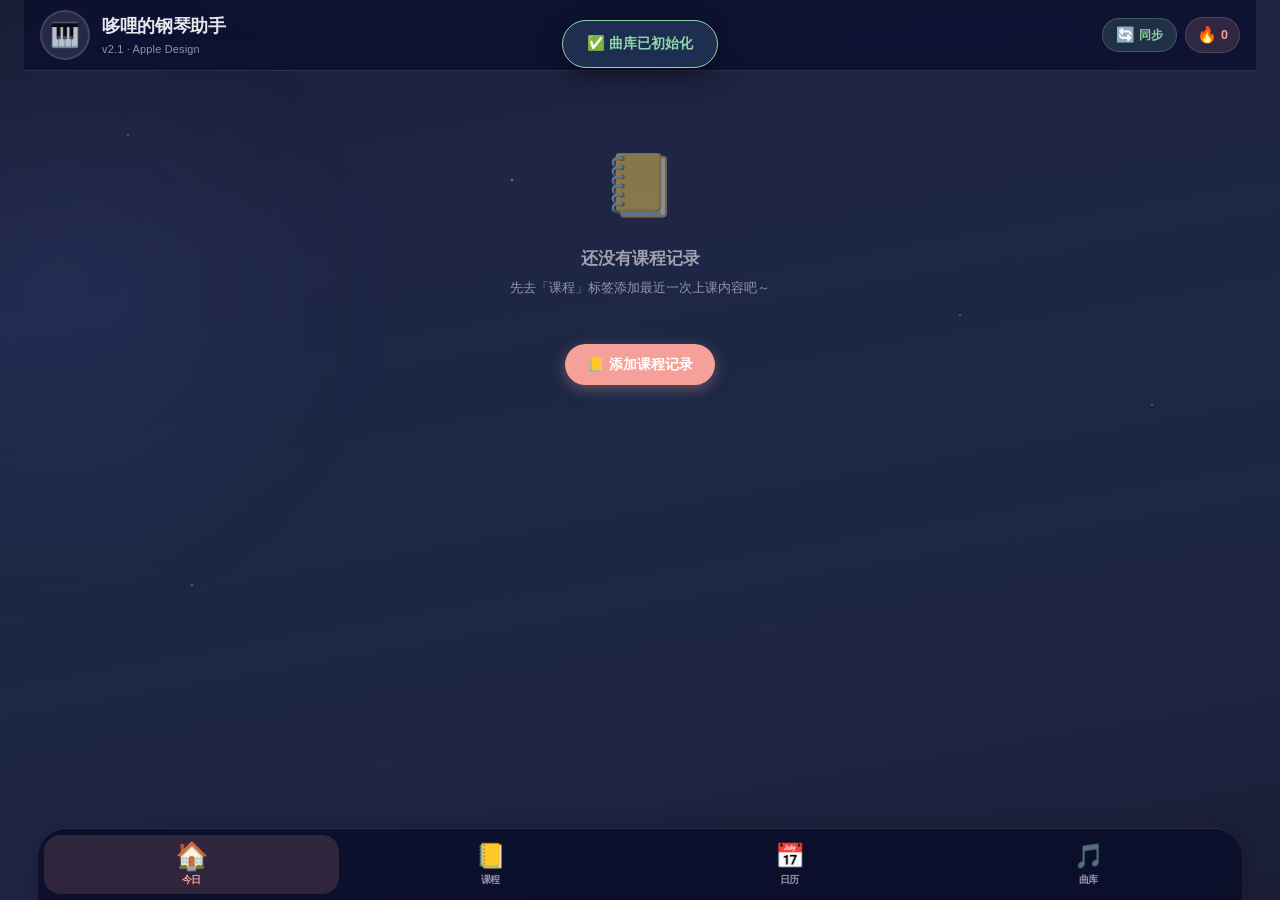
==== piano3/index.html @ dd836371 "优化：星星左对齐固定宽度+进度条统一140px，各行对齐" ====
<!DOCTYPE html>
<html lang="zh-CN">
<head>
<meta charset="UTF-8">
<meta name="viewport" content="width=device-width, initial-scale=1.0, viewport-fit=cover, user-scalable=no">
<meta name="apple-mobile-web-app-capable" content="yes">
<meta name="apple-mobile-web-app-status-bar-style" content="black-translucent">
<meta name="apple-mobile-web-app-title" content="钢琴助手">
<link rel="apple-touch-icon" href="icon-192.png">
<link rel="manifest" href="manifest.json">
<title>🎹 哆哩的钢琴助手</title>

<style>
/* ========================================
   🍎 APPLE DESIGN SYSTEM - 优化版 v2.1
   ======================================== */

/* === 全局重置 === */
*, *::before, *::after {
  box-sizing: border-box;
  margin: 0;
  padding: 0;
  -webkit-tap-highlight-color: transparent;
}

/* === CSS 变量系统 === */
:root {
  /* 背景色 */
  --bg-primary: #1A1D35;
  --bg-secondary: #1F2545;
  --bg-tertiary: #1C2845;
  
  /* 卡片与层级 */
  --surface-1: rgba(255, 255, 255, 0.10);
  --surface-2: rgba(255, 255, 255, 0.06);
  --surface-3: rgba(255, 255, 255, 0.14);
  --elevated: rgba(20, 25, 52, 0.98);
  
  /* 品牌色 */
  --accent-primary: #F5A098;
  --accent-primary-soft: rgba(245, 160, 152, 0.15);
  --accent-green: #8ED4A6;
  --accent-green-soft: rgba(142, 212, 166, 0.15);
  --accent-mint: #9BD9CE;
  --accent-yellow: #F5D89A;
  --accent-lavender: #BAB8E0;
  --accent-blue: #9BB9DC;
  --accent-red: #FF6B6B;
  
  /* 文本层级 */
  --text-1: #E8E8EE;
  --text-2: #A0A0B0;
  --text-3: #9494A8;
  --text-4: #6A6A78;
  
  /* 边框 */
  --border-1: rgba(255, 255, 255, 0.12);
  --border-2: rgba(255, 255, 255, 0.08);
  --border-3: rgba(255, 255, 255, 0.20);
  
  /* 圆角 */
  --r-xs: 8px;
  --r-sm: 12px;
  --r-md: 16px;
  --r-lg: 20px;
  --r-xl: 28px;
  --r-full: 9999px;
  
  /* 阴影 */
  --shadow-sm: 0 1px 3px rgba(0, 0, 0, 0.2);
  --shadow-md: 0 2px 8px rgba(0, 0, 0, 0.25), 0 1px 3px rgba(0, 0, 0, 0.15);
  --shadow-lg: 0 8px 24px rgba(0, 0, 0, 0.35), 0 2px 8px rgba(0, 0, 0, 0.2);
  --shadow-xl: 0 16px 48px rgba(0, 0, 0, 0.4), 0 4px 16px rgba(0, 0, 0, 0.25);
  
  /* 动画曲线 - Apple 标准 */
  --ease-out: cubic-bezier(0.16, 1, 0.3, 1);
  --ease-in-out: cubic-bezier(0.42, 0, 0.58, 1);
  --ease-spring: cubic-bezier(0.34, 1.56, 0.64, 1);
  
  /* 安全区域 */
  --safe-top: env(safe-area-inset-top);
  --safe-bottom: env(safe-area-inset-bottom);
  --safe-left: env(safe-area-inset-left);
  --safe-right: env(safe-area-inset-right);
}

/* === Body 基础 === */
body {
  font-family: -apple-system, BlinkMacSystemFont, "SF Pro Text", "SF Pro Display", 
               "PingFang SC", "Hiragino Sans GB", "Microsoft YaHei", sans-serif;
  font-size: 16px;
  line-height: 1.5;
  color: var(--text-1);
  background: linear-gradient(170deg,
    var(--bg-primary) 0%,
    var(--bg-secondary) 25%,
    var(--bg-tertiary) 50%,
    var(--bg-secondary) 75%,
    var(--bg-primary) 100%
  );
  min-height: 100vh;
  min-height: 100dvh;
  overflow-x: hidden;
  -webkit-font-smoothing: antialiased;
  -moz-osx-font-smoothing: grayscale;
}

/* === 星空背景 === */
body::before {
  content: '';
  position: fixed;
  inset: 0;
  pointer-events: none;
  z-index: 0;
  opacity: 0.5;
  background-image:
    radial-gradient(1.5px 1.5px at 10% 15%, rgba(255, 255, 255, 0.9), transparent),
    radial-gradient(1px 1px at 25% 50%, rgba(200, 220, 255, 0.7), transparent),
    radial-gradient(2px 2px at 40% 20%, rgba(255, 255, 255, 1), transparent),
    radial-gradient(1px 1px at 60% 70%, rgba(220, 200, 255, 0.6), transparent),
    radial-gradient(1.5px 1.5px at 75% 35%, rgba(255, 255, 255, 0.8), transparent),
    radial-gradient(1px 1px at 85% 80%, rgba(200, 240, 255, 0.6), transparent),
    radial-gradient(2px 2px at 15% 65%, rgba(255, 255, 255, 0.7), transparent),
    radial-gradient(1px 1px at 50% 10%, rgba(255, 200, 240, 0.5), transparent),
    radial-gradient(1.5px 1.5px at 90% 45%, rgba(255, 255, 255, 0.8), transparent),
    radial-gradient(1px 1px at 30% 85%, rgba(200, 220, 255, 0.6), transparent);
  background-size: 100% 100%;
  opacity: 0.45;
}

/* 星云效果 */
body::after {
  content: '';
  position: fixed;
  width: 500px;
  height: 500px;
  border-radius: 50%;
  background: radial-gradient(circle, rgba(100, 140, 255, 0.1), transparent 70%);
  top: 5%;
  left: -15%;
  filter: blur(80px);
  pointer-events: none;
  z-index: 0;
}

/* === 主容器 === */
.app {
  position: relative;
  z-index: 1;
  width: 100%;
  min-height: 100vh;
  min-height: 100dvh;
  display: flex;
  flex-direction: column;
  padding-left: var(--safe-left);
  padding-right: var(--safe-right);
}

@media (min-width: 600px) {
  .app {
    padding-left: max(var(--safe-left), 16px);
    padding-right: max(var(--safe-right), 16px);
  }
}

@media (min-width: 900px) {
  .app {
    max-width: 100%;
    margin: 0;
    padding: 0 24px;
  }
  .main {
    display: grid;
    grid-template-columns: 1fr;
    max-width: 100%;
  }
}

/* ========================================
   📱 头部导航
   ======================================== */
.header {
  position: sticky;
  top: 0;
  z-index: 100;
  background: rgba(10, 14, 39, 0.7);
  backdrop-filter: saturate(180%) blur(24px);
  -webkit-backdrop-filter: saturate(180%) blur(24px);
  border-bottom: 1px solid var(--border-1);
  padding: max(var(--safe-top), 10px) 16px 10px;
  transition: all 0.3s var(--ease-out);
}

.header.scrolled {
  background: rgba(10, 14, 39, 0.88);
  box-shadow: var(--shadow-sm);
}

.header-content {
  display: flex;
  align-items: center;
  gap: 12px;
}

/* Logo */
.logo-area {
  width: 50px;
  height: 50px;
  border-radius: 50%;
  background: var(--surface-1);
  border: 2px solid var(--border-1);
  overflow: hidden;
  cursor: pointer;
  transition: all 0.3s var(--ease-out);
  display: flex;
  align-items: center;
  justify-content: center;
  flex-shrink: 0;
}

.logo-area:hover {
  background: var(--surface-3);
  border-color: var(--accent-primary);
  transform: scale(1.05);
}

.logo-area:active {
  transform: scale(0.95);
}

.logo-area img {
  width: 100%;
  height: 100%;
  object-fit: cover;
}

.logo-placeholder {
  font-size: 1.5rem;
  opacity: 0.7;
}

/* 标题 */
.header-title {
  flex: 1;
  min-width: 0;
}

.header-title h1 {
  font-size: 1.1rem;
  font-weight: 700;
  letter-spacing: -0.02em;
  color: var(--text-1);
  margin: 0;
  white-space: nowrap;
  overflow: hidden;
  text-overflow: ellipsis;
}

.header-subtitle {
  font-size: 0.68rem;
  color: var(--text-3);
  font-weight: 500;
  margin-top: 1px;
  letter-spacing: 0.02em;
}

/* 操作按钮组 */
.header-actions {
  display: flex;
  gap: 8px;
  align-items: center;
  flex-shrink: 0;
}

/* Streak 徽章 */
.streak-badge {
  display: flex;
  align-items: center;
  gap: 4px;
  background: var(--accent-primary-soft);
  color: var(--accent-primary);
  border-radius: var(--r-full);
  padding: 5px 11px;
  font-size: 0.78rem;
  font-weight: 700;
  white-space: nowrap;
  transition: all 0.3s var(--ease-spring);
  border: 1px solid rgba(245, 160, 152, 0.2);
}

.streak-badge:hover {
  transform: scale(1.05);
  background: rgba(245, 160, 152, 0.22);
}

.streak-icon {
  font-size: 1rem;
  animation: flame 2s ease-in-out infinite;
}

@keyframes flame {
  0%, 100% { transform: scale(1) rotate(-3deg); }
  50% { transform: scale(1.08) rotate(3deg); }
}

/* 同步按钮 */
.sync-btn {
  display: flex;
  align-items: center;
  justify-content: center;
  gap: 4px;
  height: 34px;
  padding: 0 13px;
  border-radius: var(--r-full);
  border: none;
  background: var(--surface-1);
  color: var(--text-2);
  font-size: 0.78rem;
  font-weight: 600;
  cursor: pointer;
  transition: all 0.25s var(--ease-out);
  white-space: nowrap;
}

.sync-btn:hover {
  background: var(--surface-3);
  transform: translateY(-1px);
}

.sync-btn:active {
  transform: scale(0.96);
}

.sync-btn.synced {
  background: var(--accent-green-soft);
  color: var(--accent-green);
  border: 1px solid rgba(142, 212, 166, 0.25);
}

.sync-icon {
  font-size: 0.95rem;
}

.sync-btn.syncing .sync-icon {
  animation: spin 1s linear infinite;
}

@keyframes spin {
  from { transform: rotate(0deg); }
  to { transform: rotate(360deg); }
}

/* ========================================
   🎯 底部标签栏 - iOS 风格
   ======================================== */
.tab-bar {
  position: sticky;
  bottom: 0;
  z-index: 99;
  display: flex;
  gap: 4px;
  padding: 6px 6px max(var(--safe-bottom), 6px);
  background: rgba(10, 14, 39, 0.85);
  backdrop-filter: saturate(180%) blur(24px);
  -webkit-backdrop-filter: saturate(180%) blur(24px);
  border-top: 1px solid var(--border-1);
  box-shadow: 0 -2px 16px rgba(0, 0, 0, 0.2);
}

.tab-btn {
  flex: 1;
  display: flex;
  flex-direction: column;
  align-items: center;
  justify-content: center;
  gap: 3px;
  padding: 7px 4px;
  border: none;
  border-radius: var(--r-md);
  background: transparent;
  color: var(--text-3);
  font-size: 0.65rem;
  font-weight: 600;
  cursor: pointer;
  transition: all 0.25s var(--ease-out);
  min-height: 50px;
  position: relative;
  overflow: hidden;
}

.tab-btn::before {
  content: '';
  position: absolute;
  inset: 0;
  background: var(--accent-primary-soft);
  border-radius: inherit;
  opacity: 0;
  transition: opacity 0.25s var(--ease-out);
}

.tab-btn:active::before {
  opacity: 0.4;
}

.tab-btn.active {
  color: var(--accent-primary);
}

.tab-btn.active::before {
  opacity: 1;
}

.tab-icon {
  font-size: 1.5rem;
  transition: transform 0.25s var(--ease-spring);
  position: relative;
  z-index: 1;
}

.tab-btn.active .tab-icon {
  transform: scale(1.12);
}

.tab-label {
  position: relative;
  z-index: 1;
  letter-spacing: -0.01em;
}

/* ========================================
   📄 主内容区
   ======================================== */
.main {
  flex: 1;
  overflow-y: auto;
  overflow-x: hidden;
  padding: 14px 12px 14px;
  -webkit-overflow-scrolling: touch;
  scroll-behavior: smooth;
}

.main::-webkit-scrollbar {
  width: 5px;
}

.main::-webkit-scrollbar-track {
  background: transparent;
}

.main::-webkit-scrollbar-thumb {
  background: var(--border-2);
  border-radius: 3px;
}

.main::-webkit-scrollbar-thumb:hover {
  background: var(--text-3);
}

/* 页面容器 */
.page {
  display: none;
}

.page.active {
  display: block;
}

/* ========================================
   🎴 卡片系统
   ======================================== */
.card {
  background: var(--surface-1);
  backdrop-filter: blur(12px);
  -webkit-backdrop-filter: blur(12px);
  border-radius: var(--r-lg);
  border: 1px solid var(--border-1);
  padding: 16px;
  margin-bottom: 12px;
  box-shadow: var(--shadow-sm);
  transition: all 0.3s var(--ease-out);
}

.card:hover {
  background: var(--surface-3);
  box-shadow: var(--shadow-md);
  transform: translateY(-2px);
}

.card:active {
  transform: scale(0.98);
}

.card-header {
  display: flex;
  align-items: center;
  justify-content: space-between;
  margin-bottom: 12px;
}

.card-title {
  font-size: 0.95rem;
  font-weight: 700;
  color: var(--text-1);
  display: flex;
  align-items: center;
  gap: 6px;
}

.card-title-icon {
  font-size: 1.1rem;
}

/* 卡片变体 */
.card-elevated {
  background: var(--elevated);
  box-shadow: var(--shadow-lg);
}

.card-highlight {
  border-left: 4px solid var(--accent-primary);
  background: linear-gradient(to right, rgba(245, 160, 152, 0.08), var(--surface-1));
}

.card-success {
  border-left: 4px solid var(--accent-green);
  background: linear-gradient(to right, var(--accent-green-soft), var(--surface-1));
}

/* ========================================
   🎹 曲目卡片
   ======================================== */
.piece-card {
  background: var(--surface-1);
  backdrop-filter: blur(12px);
  border-radius: var(--r-lg);
  border: 1px solid var(--border-1);
  padding: 14px;
  margin-bottom: 10px;
  cursor: pointer;
  transition: all 0.3s var(--ease-out);
  position: relative;
  overflow: hidden;
}

/* Macaron 配色 */
.piece-card:nth-child(6n+1) {
  background: linear-gradient(135deg, rgba(245, 160, 152, 0.1), var(--surface-1));
  border-left-color: var(--accent-primary);
}

.piece-card:nth-child(6n+2) {
  background: linear-gradient(135deg, rgba(142, 212, 166, 0.1), var(--surface-1));
  border-left-color: var(--accent-green);
}

.piece-card:nth-child(6n+3) {
  background: linear-gradient(135deg, rgba(155, 217, 206, 0.1), var(--surface-1));
  border-left-color: var(--accent-mint);
}

.piece-card:nth-child(6n+4) {
  background: linear-gradient(135deg, rgba(245, 216, 154, 0.1), var(--surface-1));
  border-left-color: var(--accent-yellow);
}

.piece-card:nth-child(6n+5) {
  background: linear-gradient(135deg, rgba(186, 184, 224, 0.1), var(--surface-1));
  border-left-color: var(--accent-lavender);
}

.piece-card:nth-child(6n+6) {
  background: linear-gradient(135deg, rgba(155, 185, 220, 0.1), var(--surface-1));
  border-left-color: var(--accent-blue);
}

.piece-card:hover {
  transform: translateY(-2px) scale(1.005);
  box-shadow: var(--shadow-md);
}

.piece-card:active {
  transform: scale(0.98);
}

.piece-card-top {
  display: flex;
  align-items: flex-start;
  gap: 11px;
}

.piece-number {
  flex-shrink: 0;
  width: 30px;
  height: 30px;
  display: flex;
  align-items: center;
  justify-content: center;
  background: var(--accent-primary-soft);
  color: var(--accent-primary);
  border-radius: var(--r-xs);
  font-weight: 800;
  font-size: 0.82rem;
  border: 1px solid rgba(245, 160, 152, 0.2);
}

.piece-info {
  flex: 1;
  min-width: 0;
}

.piece-title {
  font-size: 1rem;
  font-weight: 700;
  color: var(--text-1);
  line-height: 1.3;
  margin-bottom: 3px;
}

.piece-subtitle {
  font-size: 0.72rem;
  color: var(--text-2);
  display: flex;
  align-items: center;
  gap: 4px;
}

.expand-hint {
  font-size: 0.68rem;
  color: var(--text-2);
  transition: opacity 0.3s var(--ease-out);
}

.piece-card.expanded .expand-hint {
  opacity: 0.4;
}

/* 老师笔记 */
.teacher-notes {
  background: rgba(255, 255, 255, 0.04);
  border: 1px solid var(--border-2);
  border-radius: var(--r-md);
  padding: 0;
  margin-top: 0;
  max-height: 0;
  overflow: hidden;
  opacity: 0;
  transition: all 0.4s var(--ease-out);
}

.piece-card.expanded .teacher-notes {
  padding: 11px 13px;
  margin-top: 11px;
  max-height: 600px;
  opacity: 1;
}

.teacher-notes-label {
  font-size: 0.68rem;
  font-weight: 700;
  color: var(--accent-primary);
  text-transform: uppercase;
  letter-spacing: 0.06em;
  margin-bottom: 5px;
}

.teacher-notes-content {
  font-size: 0.82rem;
  color: var(--text-2);
  line-height: 1.5;
}

/* ========================================
   ⭐ 评分系统
   ======================================== */
.star-rating {
  display: flex;
  gap: 3px;
  margin: 9px 0;
}

.star-btn {
  font-size: 1.7rem;
  background: none;
  border: none;
  padding: 3px;
  cursor: pointer;
  transition: all 0.2s var(--ease-spring);
  filter: grayscale(1) opacity(0.3);
  min-width: 36px;
  min-height: 36px;
  display: flex;
  align-items: center;
  justify-content: center;
}

.star-btn:hover {
  transform: scale(1.15);
  filter: grayscale(0.6) opacity(0.6);
}

.star-btn.active {
  filter: none;
  transform: scale(1.08);
  animation: star-pop 0.3s var(--ease-spring);
}

.star-btn:active {
  transform: scale(1.3);
}

@keyframes star-pop {
  0% { transform: scale(0.7); }
  50% { transform: scale(1.25); }
  100% { transform: scale(1.08); }
}

/* ========================================
   🎨 按钮系统
   ======================================== */
.btn {
  display: inline-flex;
  align-items: center;
  justify-content: center;
  gap: 6px;
  padding: 11px 22px;
  border: none;
  border-radius: var(--r-full);
  font-size: 0.88rem;
  font-weight: 700;
  cursor: pointer;
  transition: all 0.25s var(--ease-out);
  white-space: nowrap;
  position: relative;
  overflow: hidden;
}

.btn::before {
  content: '';
  position: absolute;
  inset: 0;
  background: linear-gradient(to bottom, rgba(255, 255, 255, 0.1), transparent);
  opacity: 0;
  transition: opacity 0.25s;
}

.btn:hover::before {
  opacity: 1;
}

.btn:hover {
  transform: translateY(-2px);
  box-shadow: var(--shadow-md);
}

.btn:active {
  transform: scale(0.96);
}

/* 按钮变体 */
.btn-primary {
  background: var(--accent-primary);
  color: #fff;
  box-shadow: 0 4px 14px rgba(245, 160, 152, 0.35);
}

.btn-primary:hover {
  background: linear-gradient(to bottom, var(--accent-primary), #F08070);
  box-shadow: 0 6px 18px rgba(245, 160, 152, 0.45);
}

.btn-success {
  background: var(--accent-green);
  color: #fff;
  box-shadow: 0 4px 14px rgba(142, 212, 166, 0.35);
}

.btn-secondary {
  background: var(--surface-1);
  color: var(--text-2);
  border: 1px solid var(--border-1);
}

.btn-danger {
  background: var(--accent-red);
  color: #fff;
  box-shadow: 0 4px 14px rgba(255, 107, 107, 0.35);
}

.btn-sm {
  padding: 7px 15px;
  font-size: 0.78rem;
}

.btn-lg {
  padding: 15px 30px;
  font-size: 1.05rem;
  border-radius: var(--r-xl);
}

/* 大按钮 - CTA */
.btn-big {
  width: 100%;
  max-width: 420px;
  margin: 18px auto;
  padding: 17px 34px;
  font-size: 1.1rem;
  font-weight: 800;
  border-radius: var(--r-xl);
  background: linear-gradient(135deg, var(--accent-primary), #F08080);
  color: #fff;
  box-shadow: 0 6px 22px rgba(245, 160, 152, 0.45);
  border: none;
  cursor: pointer;
  transition: all 0.3s var(--ease-spring);
  display: flex;
  align-items: center;
  justify-content: center;
  gap: 8px;
}

.btn-big:hover {
  transform: translateY(-3px) scale(1.015);
  box-shadow: 0 8px 26px rgba(245, 160, 152, 0.55);
}

.btn-big:active {
  transform: scale(0.98);
}

/* ========================================
   📝 表单系统
   ======================================== */
.form-group {
  margin-bottom: 16px;
}

.form-label {
  display: block;
  font-size: 0.82rem;
  font-weight: 700;
  color: var(--text-2);
  margin-bottom: 7px;
  letter-spacing: -0.01em;
}

.form-input,
.form-textarea,
.form-select {
  width: 100%;
  padding: 13px 15px;
  border: 2px solid var(--border-1);
  border-radius: var(--r-md);
  background: rgba(255, 255, 255, 0.04);
  color: var(--text-1);
  font-size: 0.92rem;
  font-family: inherit;
  transition: all 0.3s var(--ease-out);
}

.form-input::placeholder,
.form-textarea::placeholder {
  color: var(--text-4);
}

.form-input:focus,
.form-textarea:focus,
.form-select:focus {
  outline: none;
  border-color: var(--accent-primary);
  background: rgba(255, 255, 255, 0.08);
  box-shadow: 0 0 0 4px rgba(245, 160, 152, 0.12);
}

.form-textarea {
  resize: vertical;
  min-height: 75px;
  line-height: 1.5;
}

.form-select {
  cursor: pointer;
  appearance: none;
  background-image: url("data:image/svg+xml,%3Csvg width='12' height='8' viewBox='0 0 12 8' fill='none' xmlns='http://www.w3.org/2000/svg'%3E%3Cpath d='M1 1L6 6L11 1' stroke='%23A0A0B0' stroke-width='2' stroke-linecap='round'/%3E%3C/svg%3E");
  background-repeat: no-repeat;
  background-position: right 14px center;
  padding-right: 38px;
}

/* ========================================
   🏷️ 练习分类折叠
   ======================================== */
.practice-category {
  border-radius: var(--r-lg);
  overflow: hidden;
}

.practice-category-header {
  display: flex;
  align-items: center;
  justify-content: space-between;
  padding: 12px 16px;
  background: var(--surface-1);
  border: 1px solid var(--border-1);
  border-radius: var(--r-lg);
  cursor: pointer;
  transition: all 0.25s var(--ease-out);
  user-select: none;
}

.practice-category-header:hover {
  background: var(--surface-3);
  border-color: var(--accent-primary);
}

.practice-category-header:active {
  transform: scale(0.98);
}

.cat-info {
  display: flex;
  align-items: center;
  gap: 8px;
}

.cat-toggle-icon {
  font-size: 0.75rem;
  color: var(--text-2);
  transition: transform 0.3s var(--ease-out);
}

.practice-category.open .cat-toggle-icon {
  transform: rotate(90deg);
}

.practice-category-body {
  padding: 4px 0 0;
}

/* ========================================
   🏷️ 标签系统
   ======================================== */
.tag-row {
  display: flex;
  flex-wrap: wrap;
  gap: 7px;
  margin-top: 7px;
}

.tag {
  display: inline-flex;
  align-items: center;
  gap: 4px;
  padding: 3px 8px;
  border: 2px solid var(--border-1);
  border-radius: var(--r-full);
  background: rgba(255, 255, 255, 0.04);
  color: var(--text-2);
  font-size: 0.75rem;
  font-weight: 600;
  cursor: pointer;
  transition: all 0.25s var(--ease-out);
  white-space: nowrap;
}

.tag:hover {
  background: rgba(255, 255, 255, 0.08);
  border-color: var(--accent-primary);
  transform: translateY(-1px);
}

.tag:active {
  transform: scale(0.95);
}

.tag.selected {
  background: var(--accent-primary-soft);
  border-color: var(--accent-primary);
  color: var(--accent-primary);
}

/* 徽章 */
.badge {
  display: inline-flex;
  align-items: center;
  gap: 3px;
  padding: 4px 9px;
  border-radius: var(--r-full);
  font-size: 0.68rem;
  font-weight: 700;
  letter-spacing: 0.03em;
}

.badge-success {
  background: var(--accent-green-soft);
  color: var(--accent-green);
}

.badge-warning {
  background: rgba(245, 216, 154, 0.15);
  color: var(--accent-yellow);
}

.badge-info {
  background: rgba(155, 217, 206, 0.15);
  color: var(--accent-mint);
}

/* ========================================
   📅 日历组件
   ======================================== */
.calendar-nav {
  display: flex;
  align-items: center;
  justify-content: space-between;
  margin-bottom: 15px;
  padding: 0 4px;
}

.calendar-month {
  font-size: 1.05rem;
  font-weight: 800;
  color: var(--text-1);
  letter-spacing: -0.02em;
}

.calendar-nav-btn {
  width: 34px;
  height: 34px;
  display: flex;
  align-items: center;
  justify-content: center;
  background: var(--surface-1);
  border: 1px solid var(--border-1);
  border-radius: 50%;
  color: var(--text-2);
  font-size: 1.1rem;
  cursor: pointer;
  transition: all 0.25s var(--ease-out);
}

.calendar-nav-btn:hover {
  background: var(--surface-3);
  border-color: var(--accent-primary);
  transform: scale(1.05);
}

.calendar-nav-btn:active {
  transform: scale(0.95);
}

.calendar-grid {
  display: grid;
  grid-template-columns: repeat(7, 1fr);
  gap: 5px;
  text-align: center;
}

.calendar-weekday {
  font-size: 0.68rem;
  font-weight: 700;
  color: var(--text-3);
  padding: 9px 0;
  text-transform: uppercase;
  letter-spacing: 0.05em;
}

.calendar-day {
  aspect-ratio: 1;
  display: flex;
  flex-direction: column;
  align-items: center;
  justify-content: center;
  border-radius: var(--r-md);
  background: var(--surface-1);
  border: 1px solid var(--border-2);
  font-size: 0.82rem;
  font-weight: 600;
  cursor: pointer;
  transition: all 0.25s var(--ease-out);
  position: relative;
  min-height: 36px;
  overflow: hidden;
}

.calendar-day:hover {
  background: var(--surface-3);
  border-color: var(--accent-primary);
  transform: scale(1.05);
}

.calendar-day:active {
  transform: scale(0.95);
}

.calendar-day.today {
  background: var(--accent-primary-soft);
  border-color: var(--accent-primary);
  color: var(--accent-primary);
  font-weight: 800;
}

.calendar-day.other-month {
  opacity: 0.25;
  pointer-events: none;
}

.calendar-day.has-practice::after {
  content: '';
  position: absolute;
  bottom: 3px;
  width: 4px;
  height: 4px;
  border-radius: 50%;
  background: var(--accent-green);
}

.calendar-day.missed::after {
  background: var(--border-1);
}

.day-star {
  font-size: 0.55rem;
  line-height: 1;
  white-space: nowrap;
  color: var(--accent-yellow);
  margin-top: 1px;
}

/* 统计卡片 */
.calendar-stats {
  display: grid;
  grid-template-columns: repeat(auto-fit, minmax(100px, 1fr));
  gap: 11px;
  margin-top: 18px;
}

.stat-card {
  background: var(--surface-1);
  backdrop-filter: blur(12px);
  border: 1px solid var(--border-1);
  border-radius: var(--r-lg);
  padding: 15px;
  text-align: center;
  transition: all 0.3s var(--ease-out);
}

.stat-card:hover {
  background: var(--surface-3);
  transform: translateY(-2px);
}

.stat-number {
  font-size: 1.9rem;
  font-weight: 900;
  color: var(--accent-primary);
  line-height: 1;
  margin-bottom: 5px;
}

.stat-label {
  font-size: 0.68rem;
  color: var(--text-3);
  font-weight: 600;
  letter-spacing: 0.03em;
}

/* 周/月切换 */
.calendar-view-toggle {
  display: flex;
  gap: 0;
  margin-bottom: 12px;
  border-radius: var(--r-full);
  overflow: hidden;
  border: 1px solid var(--border-1);
}

.calendar-view-toggle-btn {
  flex: 1;
  padding: 8px 16px;
  background: transparent;
  border: none;
  color: var(--text-2);
  font-size: 0.8rem;
  font-weight: 700;
  cursor: pointer;
  transition: all 0.25s var(--ease-out);
}

.calendar-view-toggle-btn.active {
  background: var(--accent-primary-soft);
  color: var(--accent-primary);
}

/* 周视图 */
.calendar-week-grid {
  display: grid;
  grid-template-columns: repeat(7, 1fr);
  gap: 5px;
  margin-bottom: 12px;
}

.calendar-week-cell {
  background: var(--surface-1);
  border: 1px solid var(--border-2);
  border-radius: var(--r-md);
  padding: 10px 6px;
  text-align: center;
  cursor: pointer;
  transition: all 0.25s var(--ease-out);
}

.calendar-week-cell:hover {
  background: var(--surface-3);
  border-color: var(--accent-primary);
}

.calendar-week-cell.today {
  background: var(--accent-primary-soft);
  border-color: var(--accent-primary);
}

.calendar-week-cell .week-day-name {
  font-size: 0.68rem;
  font-weight: 700;
  color: var(--text-3);
  margin-bottom: 2px;
}

.calendar-week-cell .week-date {
  font-size: 0.9rem;
  font-weight: 800;
  color: var(--text-1);
  margin-bottom: 4px;
}

.calendar-week-cell .week-duration {
  font-size: 0.65rem;
  color: var(--accent-green);
  font-weight: 600;
}

.calendar-week-cell .week-stars {
  font-size: 0.55rem;
  color: var(--accent-yellow);
}

.calendar-week-cell.no-practice {
  opacity: 0.5;
}

/* ========================================
   🎭 模态框
   ======================================== */
.modal-overlay {
  position: fixed;
  inset: 0;
  z-index: 999;
  background: rgba(0, 0, 0, 0.75);
  backdrop-filter: blur(10px);
  -webkit-backdrop-filter: blur(10px);
  display: flex;
  align-items: center;
  justify-content: center;
  padding: 14px;
  animation: modal-fade 0.3s var(--ease-out);
}

@keyframes modal-fade {
  from {
    opacity: 0;
    backdrop-filter: blur(0);
  }
  to {
    opacity: 1;
    backdrop-filter: blur(10px);
  }
}

.modal {
  background: var(--elevated);
  backdrop-filter: saturate(180%) blur(24px);
  -webkit-backdrop-filter: saturate(180%) blur(24px);
  border: 1px solid var(--border-1);
  border-radius: var(--r-xl);
  box-shadow: var(--shadow-xl);
  width: 100%;
  max-width: 560px;
  max-height: 88vh;
  max-height: 88dvh;
  overflow-y: auto;
  animation: modal-slide 0.4s var(--ease-spring);
}

@media (min-width: 768px) {
  .modal {
    max-width: 800px;
  }
}

@media (min-width: 1200px) {
  .modal {
    max-width: 960px;
  }
}

@keyframes modal-slide {
  from {
    opacity: 0;
    transform: translateY(35px) scale(0.96);
  }
  to {
    opacity: 1;
    transform: translateY(0) scale(1);
  }
}

.modal-header {
  position: sticky;
  top: 0;
  z-index: 10;
  display: flex;
  align-items: center;
  justify-content: space-between;
  padding: 18px 22px;
  background: var(--elevated);
  backdrop-filter: saturate(180%) blur(24px);
  border-bottom: 1px solid var(--border-2);
}

.modal-title {
  font-size: 1.25rem;
  font-weight: 800;
  color: var(--text-1);
  letter-spacing: -0.02em;
}

.modal-close {
  width: 30px;
  height: 30px;
  display: flex;
  align-items: center;
  justify-content: center;
  background: rgba(255, 255, 255, 0.08);
  border: none;
  border-radius: 50%;
  color: var(--text-2);
  font-size: 1.15rem;
  cursor: pointer;
  transition: all 0.25s var(--ease-out);
}

.modal-close:hover {
  background: rgba(255, 107, 107, 0.2);
  color: var(--accent-red);
  transform: rotate(90deg);
}

.modal-body {
  padding: 22px;
}

.modal-footer {
  position: sticky;
  bottom: 0;
  padding: 14px 22px 22px;
  background: linear-gradient(to top, var(--elevated) 70%, transparent);
}

/* ========================================
   💫 空状态
   ======================================== */
.empty-state {
  text-align: center;
  padding: 55px 30px;
  animation: empty-fade 0.5s var(--ease-out);
}

@keyframes empty-fade {
  from {
    opacity: 0;
    transform: translateY(15px);
  }
  to {
    opacity: 1;
    transform: translateY(0);
  }
}

.empty-icon {
  font-size: 3.8rem;
  margin-bottom: 15px;
  opacity: 0.5;
  filter: grayscale(0.3);
}

.empty-title {
  font-size: 1.05rem;
  font-weight: 700;
  color: var(--text-2);
  margin-bottom: 7px;
}

.empty-description {
  font-size: 0.82rem;
  color: var(--text-3);
  line-height: 1.5;
  max-width: 290px;
  margin: 0 auto 22px;
}

/* ========================================
   ⏱ 单曲计时器
   ======================================== */
.piece-timer {
  display: flex;
  align-items: center;
  gap: 8px;
  margin-top: 8px;
  padding: 8px 12px;
  background: rgba(255, 255, 255, 0.03);
  border: 1px solid var(--border-2);
  border-radius: var(--r-sm);
}

.piece-timer-display {
  font-size: 1.1rem;
  font-weight: 800;
  font-variant-numeric: tabular-nums;
  color: var(--accent-green);
  min-width: 50px;
}

.piece-timer-badge {
  display: inline-flex;
  align-items: center;
  gap: 4px;
  font-size: 0.72rem;
  font-weight: 700;
  color: var(--accent-green);
  background: var(--accent-green-soft);
  padding: 3px 8px;
  border-radius: var(--r-full);
  margin-left: 4px;
}

/* ========================================
   🎛️ 工具类
   ======================================== */
.parent-sub-card {
  background: rgba(255, 255, 255, 0.04);
  border: 1px solid var(--border-2);
  border-radius: var(--r-md);
  padding: 14px;
  margin-bottom: 12px;
}

.parent-sub-title {
  font-size: 0.82rem;
  font-weight: 700;
  color: var(--text-1);
  margin-bottom: 10px;
  display: flex;
  align-items: center;
  gap: 6px;
}

.flex-row {
  display: flex;
  align-items: center;
}

.flex-between {
  display: flex;
  align-items: center;
  justify-content: space-between;
}

.flex-center {
  display: flex;
  align-items: center;
  justify-content: center;
}

.gap-4 { gap: 4px; }
.gap-8 { gap: 8px; }
.gap-12 { gap: 12px; }
.gap-16 { gap: 16px; }

.mt-4 { margin-top: 4px; }
.mt-8 { margin-top: 8px; }
.mt-12 { margin-top: 12px; }
.mt-16 { margin-top: 16px; }
.mt-24 { margin-top: 24px; }

.mb-4 { margin-bottom: 4px; }
.mb-8 { margin-bottom: 8px; }
.mb-12 { margin-bottom: 12px; }
.mb-16 { margin-bottom: 16px; }

.p-8 { padding: 8px; }
.p-12 { padding: 12px; }
.p-16 { padding: 16px; }

.text-center { text-align: center; }
.text-sm { font-size: 0.78rem; }
.text-xs { font-size: 0.68rem; }
.text-lg { font-size: 1.05rem; }

.text-1 { color: var(--text-1); }
.text-2 { color: var(--text-2); }
.text-3 { color: var(--text-3); }

.font-bold { font-weight: 700; }
.font-black { font-weight: 900; }

/* ========================================
   📱 响应式
   ======================================== */
@media (max-width: 375px) {
  .header-title h1 {
    font-size: 0.98rem;
  }
  
  .tab-label {
    font-size: 0.6rem;
  }
  
  .piece-title {
    font-size: 0.92rem;
  }
}

@media (min-width: 768px) {
  .calendar-grid {
    gap: 9px;
  }
  
  .piece-card {
    padding: 18px;
  }
  
  .tab-bar {
    border-radius: var(--r-xl) var(--r-xl) 0 0;
    margin: 0 14px;
  }
}

/* ========================================
   🌙 暗色主题增强
   ======================================== */
@media (prefers-color-scheme: dark) {
  body {
    background: linear-gradient(170deg, 
      #0E1020 0%, 
      #13162C 25%, 
      #101327 50%, 
      #12152A 75%, 
      #0E1020 100%
    );
  }
}

/* ========================================
   ♿ 无障碍
   ======================================== */
@media (prefers-reduced-motion: reduce) {
  *,
  *::before,
  *::after {
    animation-duration: 0.01ms !important;
    animation-iteration-count: 1 !important;
    transition-duration: 0.01ms !important;
  }
}

*:focus-visible {
  outline: 2px solid var(--accent-primary);
  outline-offset: 2px;
}

/* ========================================
   🖨️ 打印
   ======================================== */
@media print {
  body {
    background: white;
    color: black;
  }
  
  .header,
  .tab-bar,
  .sync-btn,
  .btn {
    display: none !important;
  }
  
  .card {
    break-inside: avoid;
    border: 1px solid #ccc;
  }
}
</style>
</head>

<body>
<div class="app">
  <!-- 头部 -->
  <div class="header" id="header">
    <div class="header-content">
      <div class="logo-area" id="logoArea" onclick="document.getElementById('logoInput').click()" title="更换头像">
        <img id="logoImg" src="" style="display:none" alt="Logo">
        <span class="logo-placeholder" id="logoPlaceholder">🎹</span>
      </div>
      <input type="file" id="logoInput" accept="image/*" style="display:none" onchange="handleLogoUpload(event)">
      
      <div class="header-title">
        <h1>哆哩的钢琴助手</h1>
        <div class="header-subtitle">v2.1 · Apple Design</div>
      </div>
      
      <div class="header-actions">
        <button class="sync-btn synced" id="syncBtn" onclick="showSyncPanel()" title="多设备同步">
          <span class="sync-icon">🔄</span>
          <span>同步</span>
        </button>
        <div class="streak-badge" id="streakBadge">
          <span class="streak-icon">🔥</span>
          <span id="streakCount">0</span>
        </div>
      </div>
    </div>
  </div>
  
  <!-- 主内容 -->
  <div class="main" id="mainContent">
    <div class="page active" id="page-today"></div>
    <div class="page" id="page-lessons"></div>
    <div class="page" id="page-calendar"></div>
    <div class="page" id="page-repertoire"></div>
  </div>
  
  <!-- 底部标签栏 -->
  <div class="tab-bar">
    <button class="tab-btn active" data-tab="today">
      <span class="tab-icon">🏠</span>
      <span class="tab-label">今日</span>
    </button>
    <button class="tab-btn" data-tab="lessons">
      <span class="tab-icon">📒</span>
      <span class="tab-label">课程</span>
    </button>
    <button class="tab-btn" data-tab="calendar">
      <span class="tab-icon">📅</span>
      <span class="tab-label">日历</span>
    </button>
    <button class="tab-btn" data-tab="repertoire">
      <span class="tab-icon">🎵</span>
      <span class="tab-label">曲库</span>
    </button>
  </div>
</div>

<!-- 模态框容器 -->
<div id="modalContainer"></div>


<script>
/* ==========================================
   🎹 哆哩钢琴助手 v2.1 - JavaScript 核心
   ========================================== */

"use strict";

/* ==========================================
   📦 数据层 - LocalStorage 封装
   ========================================== */
const DB = {
  _key(k) { return 'piano_' + k; },

  get(key, fallback = null) {
    try {
      const value = localStorage.getItem(this._key(key));
      return value ? JSON.parse(value) : fallback;
    } catch (error) {
      console.error('DB.get error:', key, error);
      return fallback;
    }
  },

  set(key, value) {
    try {
      localStorage.setItem(this._key(key), JSON.stringify(value));
      return true;
    } catch (error) {
      console.error('DB.set error:', key, error);
      if (error.name === 'QuotaExceededError') {
        alert('⚠️ 存储空间不足，请清理旧数据或联系开发者');
      }
      return false;
    }
  },

  remove(key) {
    try {
      localStorage.removeItem(this._key(key));
      return true;
    } catch (error) {
      console.error('DB.remove error:', key, error);
      return false;
    }
  },

  lessons() { return this.get('lessons', []); },
  saveLessons(data) { return this.set('lessons', data); },
  logs() { return this.get('logs', []); },
  saveLogs(data) { return this.set('logs', data); },
  repertoire() { return this.get('repertoire', []); },
  saveRepertoire(data) { return this.set('repertoire', data); },
  config() { return this.get('config', {}); },
  saveConfig(data) { return this.set('config', data); },

  getStorageInfo() {
    let total = 0;
    for (let key in localStorage) {
      if (localStorage.hasOwnProperty(key) && key.startsWith('piano_')) {
        total += localStorage[key].length + key.length;
      }
    }
    return {
      used: total,
      usedKB: (total / 1024).toFixed(2),
      usedMB: (total / 1024 / 1024).toFixed(2)
    };
  }
};

/* ==========================================
   🛠️ 工具函数集合
   ========================================== */
const Utils = {
  // HTML 转义（防止 XSS）
  escape(str) {
    if (typeof str !== 'string') return '';
    const div = document.createElement('div');
    div.textContent = str;
    return div.innerHTML;
  },
  
  // HTML 反转义
  unescape(str) {
    if (typeof str !== 'string') return '';
    const div = document.createElement('div');
    div.innerHTML = str;
    return div.textContent;
  },
  
  // 获取今日日期 (YYYY-MM-DD)
  today() {
    return new Date().toISOString().slice(0, 10);
  },
  
  // 格式化日期：2024-03-15 → 3月15日
  formatDate(dateStr) {
    if (!dateStr) return '';
    try {
      const date = new Date(dateStr + 'T00:00:00');
      return `${date.getMonth() + 1}月${date.getDate()}日`;
    } catch (error) {
      return dateStr;
    }
  },
  
  // 格式化日期：2024-03-15 → 03-15
  formatDateShort(dateStr) {
    if (!dateStr) return '';
    return dateStr.slice(5);
  },
  
  // 格式化日期：2024-03-15 → 2024年3月15日
  formatDateFull(dateStr) {
    if (!dateStr) return '';
    try {
      const date = new Date(dateStr + 'T00:00:00');
      return `${date.getFullYear()}年${date.getMonth() + 1}月${date.getDate()}日`;
    } catch (error) {
      return dateStr;
    }
  },
  
  // 计算日期差（天数）
  daysBetween(date1, date2) {
    const d1 = new Date(date1 + 'T00:00:00');
    const d2 = new Date(date2 + 'T00:00:00');
    const diff = Math.abs(d2 - d1);
    return Math.floor(diff / (1000 * 60 * 60 * 24));
  },
  
  // 生成唯一 ID
  uid() {
    return Date.now().toString(36) + Math.random().toString(36).slice(2, 8);
  },
  
  // 防抖函数
  debounce(func, wait = 300) {
    let timeout;
    return function executedFunction(...args) {
      const later = () => {
        clearTimeout(timeout);
        func(...args);
      };
      clearTimeout(timeout);
      timeout = setTimeout(later, wait);
    };
  },
  
  // 节流函数
  throttle(func, limit = 200) {
    let inThrottle;
    return function(...args) {
      if (!inThrottle) {
        func.apply(this, args);
        inThrottle = true;
        setTimeout(() => inThrottle = false, limit);
      }
    };
  },
  
  // 深拷贝
  deepClone(obj) {
    try {
      return JSON.parse(JSON.stringify(obj));
    } catch (error) {
      console.error('deepClone error:', error);
      return obj;
    }
  },
  
  // 数组去重
  unique(arr, key) {
    if (!key) {
      return [...new Set(arr)];
    }
    const seen = new Set();
    return arr.filter(item => {
      const val = item[key];
      if (seen.has(val)) return false;
      seen.add(val);
      return true;
    });
  },
  
  // 格式化时长：120秒 → 02:00
  formatDuration(seconds) {
    if (!seconds) return '00:00';
    const mins = Math.floor(seconds / 60);
    const secs = seconds % 60;
    return `${String(mins).padStart(2, '0')}:${String(secs).padStart(2, '0')}`;
  },
  
  // 随机数
  random(min, max) {
    return Math.floor(Math.random() * (max - min + 1)) + min;
  },
  
  // 随机打乱数组
  shuffle(arr) {
    const result = [...arr];
    for (let i = result.length - 1; i > 0; i--) {
      const j = Math.floor(Math.random() * (i + 1));
      [result[i], result[j]] = [result[j], result[i]];
    }
    return result;
  },
  
  // 延迟执行
  sleep(ms) {
    return new Promise(resolve => setTimeout(resolve, ms));
  },
  
  // 复制到剪贴板
  async copyToClipboard(text) {
    try {
      if (navigator.clipboard) {
        await navigator.clipboard.writeText(text);
        return true;
      } else {
        // 降级方案
        const textarea = document.createElement('textarea');
        textarea.value = text;
        textarea.style.position = 'fixed';
        textarea.style.opacity = '0';
        document.body.appendChild(textarea);
        textarea.select();
        const success = document.execCommand('copy');
        document.body.removeChild(textarea);
        return success;
      }
    } catch (error) {
      console.error('copyToClipboard error:', error);
      return false;
    }
  },
  
  // 显示 Toast 提示
  showToast(message, type = 'info', duration = 2000) {
    // 移除旧的 toast
    const oldToast = document.querySelector('.toast');
    if (oldToast) oldToast.remove();
    
    // 创建新的 toast
    const toast = document.createElement('div');
    toast.className = 'toast toast-' + type;
    toast.textContent = message;
    toast.style.cssText = `
      position: fixed;
      top: calc(var(--safe-top, 0px) + 20px);
      left: 50%;
      transform: translateX(-50%);
      background: var(--elevated);
      color: var(--text-1);
      padding: 12px 24px;
      border-radius: var(--r-full);
      box-shadow: var(--shadow-lg);
      z-index: 9999;
      font-size: 0.9rem;
      font-weight: 600;
      backdrop-filter: saturate(180%) blur(20px);
      -webkit-backdrop-filter: saturate(180%) blur(20px);
      animation: toast-in 0.3s var(--ease-spring);
      border: 1px solid var(--border-1);
    `;
    
    if (type === 'success') {
      toast.style.background = 'var(--accent-green-soft)';
      toast.style.color = 'var(--accent-green)';
      toast.style.borderColor = 'var(--accent-green)';
    } else if (type === 'error') {
      toast.style.background = 'rgba(255, 107, 107, 0.2)';
      toast.style.color = 'var(--accent-red)';
      toast.style.borderColor = 'var(--accent-red)';
    } else if (type === 'warning') {
      toast.style.background = 'rgba(245, 216, 154, 0.2)';
      toast.style.color = 'var(--accent-yellow)';
      toast.style.borderColor = 'var(--accent-yellow)';
    }
    
    document.body.appendChild(toast);
    
    // 添加动画样式
    if (!document.getElementById('toast-styles')) {
      const style = document.createElement('style');
      style.id = 'toast-styles';
      style.textContent = `
        @keyframes toast-in {
          from { opacity: 0; transform: translateX(-50%) translateY(-20px); }
          to { opacity: 1; transform: translateX(-50%) translateY(0); }
        }
        @keyframes toast-out {
          from { opacity: 1; transform: translateX(-50%) translateY(0); }
          to { opacity: 0; transform: translateX(-50%) translateY(-20px); }
        }
      `;
      document.head.appendChild(style);
    }
    
    // 自动移除
    setTimeout(() => {
      toast.style.animation = 'toast-out 0.3s var(--ease-out)';
      setTimeout(() => toast.remove(), 300);
    }, duration);
  }
};

/* ==========================================
   🎵 铃木钢琴曲库数据
   ========================================== */
const SUZUKI_DATA = [
  // ===== Book 1 (18首) =====
  {
    id: "s1-01",
    book: 1,
    num: 1,
    name: "小星星变奏曲",
    en: "Twinkle, Twinkle, Little Star Variations",
    jp: "きらきらぼし変奏曲",
    composer: "铃木镇一",
    difficulty: 1,
    duration: 3 // 预估演奏时长（分钟）
  },
  {
    id: "s1-02",
    book: 1,
    num: 2,
    name: "小蜜蜂",
    en: "The Honeybee",
    jp: "ぶんぶんぶん",
    composer: "Folk Song",
    difficulty: 1,
    duration: 1
  },
  {
    id: "s1-03",
    book: 1,
    num: 3,
    name: "布谷鸟",
    en: "Cuckoo",
    jp: "かっこう",
    composer: "Folk Song",
    difficulty: 1,
    duration: 1
  },
  {
    id: "s1-04",
    book: 1,
    num: 4,
    name: "轻轻划",
    en: "Lightly Row",
    jp: "こぎつね",
    composer: "Folk Song",
    difficulty: 1,
    duration: 1
  },
  {
    id: "s1-05",
    book: 1,
    num: 5,
    name: "法国童谣",
    en: "French Children's Song",
    jp: "フランスのこどもの歌",
    composer: "Folk Song",
    difficulty: 1,
    duration: 1
  },
  {
    id: "s1-06",
    book: 1,
    num: 6,
    name: "伦敦桥",
    en: "London Bridge",
    jp: "ロンドン橋",
    composer: "Folk Song",
    difficulty: 1,
    duration: 1
  },
  {
    id: "s1-07",
    book: 1,
    num: 7,
    name: "玛丽有只小羔羊",
    en: "Mary Had a Little Lamb",
    jp: "メリーさんのひつじ",
    composer: "Folk Song",
    difficulty: 1,
    duration: 1
  },
  {
    id: "s1-08",
    book: 1,
    num: 8,
    name: "告诉罗迪阿姨",
    en: "Go Tell Aunt Rhody",
    jp: "おばあさんに伝えて",
    composer: "Folk Song",
    difficulty: 1,
    duration: 1
  },
  {
    id: "s1-09",
    book: 1,
    num: 9,
    name: "月光下",
    en: "Au Clair de la Lune",
    jp: "月の光に",
    composer: "J.B. Lully",
    difficulty: 2,
    duration: 1
  },
  {
    id: "s1-10",
    book: 1,
    num: 10,
    name: "很久以前",
    en: "Long, Long Ago",
    jp: "むかし、むかし",
    composer: "T.H. Bayly",
    difficulty: 2,
    duration: 2
  },
  {
    id: "s1-11",
    book: 1,
    num: 11,
    name: "小伙伴",
    en: "Little Playmates",
    jp: "小さな遊び仲間",
    composer: "F.X. Chwatal",
    difficulty: 2,
    duration: 1
  },
  {
    id: "s1-12",
    book: 1,
    num: 12,
    name: "阿拉伯之歌",
    en: "Chant Arabe",
    jp: "アラビアの歌",
    composer: "Anonymous",
    difficulty: 2,
    duration: 1
  },
  {
    id: "s1-13",
    book: 1,
    num: 13,
    name: "小快板1",
    en: "Allegretto 1",
    jp: "アレグレット 1",
    composer: "C. Czerny",
    difficulty: 2,
    duration: 1
  },
  {
    id: "s1-14",
    book: 1,
    num: 14,
    name: "告别冬天",
    en: "Good-bye to Winter",
    jp: "冬よさようなら",
    composer: "Folk Song",
    difficulty: 2,
    duration: 1
  },
  {
    id: "s1-15",
    book: 1,
    num: 15,
    name: "小快板2",
    en: "Allegretto 2",
    jp: "アレグレット 2",
    composer: "C. Czerny",
    difficulty: 2,
    duration: 1
  },
  {
    id: "s1-16",
    book: 1,
    num: 16,
    name: "圣诞节的秘密",
    en: "Christmas-Day Secrets",
    jp: "クリスマスの秘密",
    composer: "T. Dutton",
    difficulty: 2,
    duration: 2
  },
  {
    id: "s1-17",
    book: 1,
    num: 17,
    name: "快板",
    en: "Allegro",
    jp: "アレグロ",
    composer: "铃木镇一",
    difficulty: 3,
    duration: 2
  },
  {
    id: "s1-18",
    book: 1,
    num: 18,
    name: "风笛舞曲",
    en: "Musette",
    jp: "ミュゼット",
    composer: "Anonymous",
    difficulty: 3,
    duration: 2
  },
  
  // ===== Book 2 (14首) =====
  {
    id: "s2-01",
    book: 2,
    num: 1,
    name: "埃科塞兹舞曲",
    en: "Écossaise",
    jp: "エコセーズ",
    composer: "J.N. Hummel",
    difficulty: 3,
    duration: 2
  },
  {
    id: "s2-02",
    book: 2,
    num: 2,
    name: "小故事",
    en: "A Short Story",
    jp: "短いお話",
    composer: "H. Lichner",
    difficulty: 3,
    duration: 2
  },
  {
    id: "s2-03",
    book: 2,
    num: 3,
    name: "快乐的农夫",
    en: "The Happy Farmer",
    jp: "楽しい農夫",
    composer: "R. Schumann",
    difficulty: 3,
    duration: 1
  },
  {
    id: "s2-04",
    book: 2,
    num: 4,
    name: "G小调小步舞曲 第一首",
    en: "Minuet 1, Klavier Suite in g minor",
    jp: "メヌエット 1",
    composer: "J.S. Bach",
    difficulty: 4,
    duration: 2
  },
  {
    id: "s2-05",
    book: 2,
    num: 5,
    name: "小步舞曲 第二首",
    en: "Minuet 2, Notebook for AMB",
    jp: "メヌエット 2",
    composer: "Anonymous",
    difficulty: 4,
    duration: 2
  },
  {
    id: "s2-06",
    book: 2,
    num: 6,
    name: "小步舞曲 第三首",
    en: "Minuet 3",
    jp: "メヌエット 3",
    composer: "C. Petzold",
    difficulty: 4,
    duration: 2
  },
  {
    id: "s2-07",
    book: 2,
    num: 7,
    name: "G小调小步舞曲",
    en: "Minuet, Klavier Suite in g minor",
    jp: "メヌエット",
    composer: "J.S. Bach",
    difficulty: 4,
    duration: 3
  },
  {
    id: "s2-08",
    book: 2,
    num: 8,
    name: "摇篮曲",
    en: "Cradle Song",
    jp: "子守歌",
    composer: "C.M. von Weber",
    difficulty: 3,
    duration: 2
  },
  {
    id: "s2-09",
    book: 2,
    num: 9,
    name: "小步舞曲 K.2",
    en: "Minuet K.2",
    jp: "メヌエット K.2",
    composer: "W.A. Mozart",
    difficulty: 4,
    duration: 2
  },
  {
    id: "s2-10",
    book: 2,
    num: 10,
    name: "小咏叹调",
    en: "Arietta",
    jp: "アリエッタ",
    composer: "W.A. Mozart",
    difficulty: 3,
    duration: 1
  },
  {
    id: "s2-11",
    book: 2,
    num: 11,
    name: "旋律",
    en: "Melody",
    jp: "メロディー",
    composer: "R. Schumann",
    difficulty: 3,
    duration: 2
  },
  {
    id: "s2-12",
    book: 2,
    num: 12,
    name: "小奏鸣曲",
    en: "Sonatina",
    jp: "ソナチネ",
    composer: "L. van Beethoven",
    difficulty: 4,
    duration: 3
  },
  {
    id: "s2-13",
    book: 2,
    num: 13,
    name: "风笛舞曲",
    en: "Musette, English Suite No.3",
    jp: "ミュゼット",
    composer: "J.S. Bach",
    difficulty: 4,
    duration: 2
  },
  {
    id: "s2-14",
    book: 2,
    num: 14,
    name: "小步舞曲",
    en: "Minuet, Notebook for AMB",
    jp: "メヌエット",
    composer: "C. Petzold",
    difficulty: 4,
    duration: 3
  }
];

/* ==========================================
   🎼 曲库初始化与管理
   ========================================== */
const RepertoireManager = {
  // 曲库版本（升级时递增）
  VERSION: 3,
  
  // 初始化曲库
  init() {
    const storedVersion = localStorage.getItem('piano_rep_version');
    const currentRep = DB.repertoire();
    
    // 如果版本不匹配或曲库为空，重新初始化
    if (!currentRep.length || storedVersion != this.VERSION) {
      console.log('Initializing repertoire, version:', this.VERSION);
      
      const repertoire = SUZUKI_DATA.map(piece => ({
        ...piece,
        // 默认状态：Book 1 全部已学会，Book 2 前 4 首已学会
        status: piece.book === 1 ? 'learned' : 
                (piece.book === 2 && piece.num <= 4 ? 'learned' : 'untouched'),
        // 默认背谱：Book 1 全部可背谱，Book 2 前 4 首可背谱
        memorized: piece.book === 1 ? true : 
                   (piece.book === 2 && piece.num <= 4 ? true : false),
        // 学习日期
        startedDate: null,
        completedDate: piece.book === 1 ? '2026-01-01' : 
                       (piece.book === 2 && piece.num <= 4 ? '2026-03-01' : null),
        // 总练习时长（分钟）
        totalMinutes: 0,
        // 练习次数
        practiceCount: 0,
        // 最后练习日期
        lastPracticeDate: null
      }));
      
      DB.saveRepertoire(repertoire);
      localStorage.setItem('piano_rep_version', this.VERSION);
      
      Utils.showToast('✅ 曲库已初始化', 'success');
    }
  },
  
  // 根据 ID 查找曲目
  findById(id) {
    return DB.repertoire().find(p => p.id === id);
  },
  
  // 根据名称查找曲目（模糊匹配）
  findByName(name) {
    if (!name) return null;
    const rep = DB.repertoire();
    // 精确匹配
    let match = rep.find(p => p.name === name || p.en === name);
    if (match) return match;
    // 模糊匹配
    return rep.find(p => 
      p.name.includes(name) || 
      name.includes(p.name) ||
      p.en.toLowerCase().includes(name.toLowerCase()) ||
      name.toLowerCase().includes(p.en.toLowerCase())
    );
  },
  
  // 获取指定 book 的所有曲目
  getByBook(bookNum) {
    return DB.repertoire().filter(p => p.book === bookNum);
  },
  
  // 获取已学会的曲目
  getLearned() {
    return DB.repertoire().filter(p => p.status === 'learned');
  },
  
  // 获取正在学习的曲目
  getLearning() {
    return DB.repertoire().filter(p => p.status === 'learning');
  },
  
  // 更新曲目状态
  updateStatus(id, status) {
    const rep = DB.repertoire();
    const piece = rep.find(p => p.id === id);
    if (!piece) return false;
    
    const today = Utils.today();
    piece.status = status;
    
    if (status === 'learning' && !piece.startedDate) {
      piece.startedDate = today;
    } else if (status === 'learned' && !piece.completedDate) {
      piece.completedDate = today;
    } else if (status === 'untouched') {
      piece.startedDate = null;
      piece.completedDate = null;
      piece.memorized = false;
    }
    
    DB.saveRepertoire(rep);
    return true;
  },
  
  // 切换背谱状态
  toggleMemorized(id) {
    const rep = DB.repertoire();
    const piece = rep.find(p => p.id === id);
    if (!piece) return false;
    
    piece.memorized = !piece.memorized;
    DB.saveRepertoire(rep);
    return piece.memorized;
  },
  
  // 记录练习
  recordPractice(id, minutes) {
    const rep = DB.repertoire();
    const piece = rep.find(p => p.id === id);
    if (!piece) return false;
    
    piece.totalMinutes = (piece.totalMinutes || 0) + minutes;
    piece.practiceCount = (piece.practiceCount || 0) + 1;
    piece.lastPracticeDate = Utils.today();
    
    DB.saveRepertoire(rep);
    return true;
  },
  
  // 随机获取复习曲目
  getRandomReview(count = 4, excludeNames = [], bookFilter = null) {
    const learned = DB.repertoire().filter(p => {
      if (p.status !== 'learned') return false;
      if (excludeNames.includes(p.name)) return false;
      if (bookFilter && p.book !== bookFilter) return false;
      return true;
    });
    
    return Utils.shuffle(learned).slice(0, count);
  },
  
  // 获取统计信息
  getStats() {
    const rep = DB.repertoire();
    return {
      total: rep.length,
      learned: rep.filter(p => p.status === 'learned').length,
      learning: rep.filter(p => p.status === 'learning').length,
      untouched: rep.filter(p => p.status === 'untouched').length,
      memorized: rep.filter(p => p.memorized).length,
      totalMinutes: rep.reduce((sum, p) => sum + (p.totalMinutes || 0), 0)
    };
  },

  // 获取所有分册列表
  getBookList() {
    const rep = DB.repertoire();
    const books = new Set(rep.map(p => p.book));
    return [...books].sort((a, b) => a - b);
  },

  // 获取下一个曲目编号
  getNextNum(book) {
    const rep = DB.repertoire().filter(p => p.book === book);
    if (!rep.length) return 1;
    return Math.max(...rep.map(p => p.num || 0)) + 1;
  },

  // 添加新曲目
  addPiece(pieceData) {
    const rep = DB.repertoire();
    const id = 's' + pieceData.book + '-' + String(pieceData.num).padStart(2, '0');
    rep.push({
      id,
      book: pieceData.book,
      num: pieceData.num,
      name: pieceData.name,
      en: pieceData.en || '',
      jp: pieceData.jp || '',
      composer: pieceData.composer || '',
      difficulty: pieceData.difficulty || 1,
      duration: pieceData.duration || 1,
      status: 'untouched',
      memorized: false,
      startedDate: null,
      completedDate: null,
      totalMinutes: 0,
      practiceCount: 0,
      lastPracticeDate: null
    });
    DB.saveRepertoire(rep);
    return true;
  },

  // 更新曲目信息
  updatePiece(id, updates) {
    const rep = DB.repertoire();
    const idx = rep.findIndex(p => p.id === id);
    if (idx < 0) return false;
    // 只允许更新元数据字段
    const allowed = ['name', 'en', 'jp', 'composer', 'difficulty', 'duration', 'book', 'num'];
    for (const key of allowed) {
      if (updates[key] !== undefined) rep[idx][key] = updates[key];
    }
    DB.saveRepertoire(rep);
    return true;
  },

  // 删除曲目
  removePiece(id) {
    const rep = DB.repertoire().filter(p => p.id !== id);
    DB.saveRepertoire(rep);
    return true;
  },

  // 重新编号指定册的曲目
  renumberBook(book) {
    const rep = DB.repertoire();
    const pieces = rep.filter(p => p.book === book).sort((a, b) => a.num - b.num);
    pieces.forEach((p, i) => {
      p.num = i + 1;
      p.id = 's' + book + '-' + String(i + 1).padStart(2, '0');
    });
    DB.saveRepertoire(rep);
  }
};

/* ==========================================
   📊 连续打卡计算
   ========================================== */
const StreakManager = {
  // 计算连续打卡天数
  calculate() {
    const logs = DB.logs();
    if (!logs.length) return 0;
    
    const dates = new Set(logs.map(log => log.date));
    let streak = 0;
    const today = new Date(Utils.today() + 'T00:00:00');
    
    // 从今天开始往前数
    while (true) {
      const dateStr = today.toISOString().slice(0, 10);
      if (dates.has(dateStr)) {
        streak++;
        today.setDate(today.getDate() - 1);
      } else {
        break;
      }
    }
    
    return streak;
  },
  
  // 获取本月练习天数
  getMonthDays(year, month) {
    const logs = DB.logs();
    return logs.filter(log => {
      const date = new Date(log.date + 'T00:00:00');
      return date.getFullYear() === year && date.getMonth() === month;
    }).length;
  },
  
  // 获取本月练习总分钟数
  getMonthMinutes(year, month) {
    const logs = DB.logs();
    return logs.filter(log => {
      const date = new Date(log.date + 'T00:00:00');
      return date.getFullYear() === year && date.getMonth() === month;
    }).reduce((sum, log) => sum + (log.totalDurationMin || 0), 0);
  },
  
  // 获取总统计
  getTotalStats() {
    const logs = DB.logs();
    return {
      totalDays: logs.length,
      totalMinutes: logs.reduce((sum, log) => sum + (log.totalDurationMin || 0), 0),
      totalStars: logs.reduce((sum, log) => 
        sum + log.entries.reduce((s, e) => s + (e.rating || 0), 0), 0
      ),
      avgMinutesPerDay: logs.length ? 
        Math.round(logs.reduce((sum, log) => sum + (log.totalDurationMin || 0), 0) / logs.length) : 0
    };
  }
};

/* ==========================================
   📝 Logo 头像管理
   ========================================== */
const LogoManager = {
  // 加载头像
  load() {
    const saved = localStorage.getItem('piano_logo');
    const img = document.getElementById('logoImg');
    const placeholder = document.getElementById('logoPlaceholder');
    
    if (saved && img && placeholder) {
      img.src = saved;
      img.style.display = 'block';
      placeholder.style.display = 'none';
    }
  },
  
  // 上传并压缩头像
  upload(file) {
    return new Promise((resolve, reject) => {
      if (!file) {
        reject(new Error('No file selected'));
        return;
      }
      
      if (!file.type.startsWith('image/')) {
        reject(new Error('Please select an image file'));
        return;
      }
      
      const reader = new FileReader();
      
      reader.onload = (e) => {
        const img = new Image();
        
        img.onload = () => {
          // 压缩图片到最大 200px
          const canvas = document.createElement('canvas');
          const maxSize = 200;
          let width = img.width;
          let height = img.height;
          
          const ratio = Math.min(maxSize / width, maxSize / height);
          width = Math.round(width * ratio);
          height = Math.round(height * ratio);
          
          canvas.width = width;
          canvas.height = height;
          
          const ctx = canvas.getContext('2d');
          ctx.drawImage(img, 0, 0, width, height);
          
          const compressed = canvas.toDataURL('image/jpeg', 0.8);
          
          try {
            localStorage.setItem('piano_logo', compressed);
            this.load();
            Utils.showToast('✅ 头像更新成功', 'success');
            resolve(compressed);
          } catch (error) {
            reject(new Error('Storage error: ' + error.message));
          }
        };
        
        img.onerror = () => {
          reject(new Error('Failed to load image'));
        };
        
        img.src = e.target.result;
      };
      
      reader.onerror = () => {
        reject(new Error('Failed to read file'));
      };
      
      reader.readAsDataURL(file);
    });
  }
};

// 全局 Logo 上传处理函数
window.handleLogoUpload = async function(event) {
  const file = event.target.files[0];
  if (!file) return;
  
  try {
    await LogoManager.upload(file);
  } catch (error) {
    console.error('Logo upload error:', error);
    Utils.showToast('❌ ' + error.message, 'error');
  }
};

/* ==========================================
   🎻 铃木曲目两级选择器辅助
   ========================================== */
const SuzukiSelectHelper = {
  // 获取所有分册
  getBooks() {
    const rep = DB.repertoire();
    const books = new Set(rep.map(p => p.book));
    return [...books].sort((a, b) => a - b);
  },

  // 获取指定册的曲目
  getPieces(book) {
    return DB.repertoire().filter(p => p.book === book).sort((a, b) => a.num - b.num);
  },

  // 构建 book select HTML
  buildBookSelect(selectedBook, cat, idx) {
    const books = this.getBooks();
    if (!selectedBook) selectedBook = books.includes(2) ? 2 : (books[0] || 1);
    return '<select class="form-input suzuki-book-select" data-cat="' + cat + '" data-idx="' + idx + '" onchange="onSuzukiBookChange(this)" style="padding:8px 10px;font-size:0.8rem;margin-bottom:6px">' +
      '<option value="">选择分册...</option>' +
      books.map(b => '<option value="' + b + '"' + (b == selectedBook ? ' selected' : '') + '>📖 Book ' + b + '</option>').join('') +
      '</select>';
  },

  // 构建 piece select HTML
  buildPieceSelect(book, cat, idx, repId, pieceName) {
    const dft = this.getBooks().includes(2) ? 2 : (this.getBooks()[0] || 1);
    const pieces = this.getPieces(book || dft);
    return '<select class="form-input piece-name-select suzuki-piece-select" data-cat="' + cat + '" data-idx="' + idx + '" style="padding:8px 10px;font-size:0.8rem">' +
      '<option value="">选择曲目...</option>' +
      pieces.map(rp => {
        const label = 'Book ' + rp.book + '-' + rp.num + ' ' + Utils.escape(rp.en) + ' ' + Utils.escape(rp.name);
        const selected = (repId && repId === rp.id) || pieceName === rp.name || pieceName === rp.en;
        return '<option value="' + Utils.escape(rp.name) + '" data-repid="' + rp.id + '"' + (selected ? ' selected' : '') + '>' + label + '</option>';
      }).join('') +
      '</select>';
  }
};

// book 切换时更新曲目列表
window.onSuzukiBookChange = function(bookSelect) {
  const book = parseInt(bookSelect.value) || 1;
  const cat = bookSelect.dataset.cat;
  const idx = bookSelect.dataset.idx;
  const pieceSelect = document.querySelector('.suzuki-piece-select[data-cat="' + cat + '"][data-idx="' + idx + '"]');
  if (!pieceSelect) return;
  const pieces = SuzukiSelectHelper.getPieces(book);
  pieceSelect.innerHTML = '<option value="">选择曲目...</option>' +
    pieces.map(rp => '<option value="' + Utils.escape(rp.name) + '" data-repid="' + rp.id + '">Book ' + rp.book + '-' + rp.num + ' ' + Utils.escape(rp.en) + ' ' + Utils.escape(rp.name) + '</option>').join('');
};

/* ==========================================
   🔄 同步码管理器
   ========================================== */
const SyncCode = {
  encode(data) {
    var json = JSON.stringify(data);
    var bytes = new TextEncoder().encode(json);
    var binary = '';
    for (var i = 0; i < bytes.length; i++) {
      binary += String.fromCharCode(bytes[i]);
    }
    return btoa(binary).replace(/\+/g, '-').replace(/\//g, '_').replace(/=/g, '');
  },

  decode(hash) {
    try {
      hash = hash.replace(/-/g, '+').replace(/_/g, '/');
      while (hash.length % 4) hash += '=';
      var binary = atob(hash);
      var bytes = new Uint8Array(binary.length);
      for (var i = 0; i < binary.length; i++) {
        bytes[i] = binary.charCodeAt(i);
      }
      return JSON.parse(new TextDecoder().decode(bytes));
    } catch (e) {
      return null;
    }
  },

  generateCode() {
    var data = {
      v: 3,
      l: DB.lessons(),
      g: DB.logs(),
      r: DB.repertoire(),
      t: new Date().toISOString().slice(0, 10)
    };
    return this.encode(data);
  },

  importCode(codeStr) {
    var data = this.decode(codeStr);
    if (!data || !data.v) return { success: false, error: '无效的同步码' };

    var stats = { lessons: 0, logs: 0 };

    if (data.l && data.l.length) {
      var merged = {};
      DB.lessons().forEach(function(l) { merged[l.id] = l; });
      data.l.forEach(function(l) {
        if (!merged[l.id]) {
          merged[l.id] = l;
          stats.lessons++;
        } else if (l.date >= merged[l.id].date) {
          merged[l.id] = l;
          stats.lessons++;
        }
      });
      DB.saveLessons(Object.values(merged));
    }

    if (data.g && data.g.length) {
      var mergedLogs = {};
      DB.logs().forEach(function(l) { mergedLogs[l.id] = l; });
      data.g.forEach(function(l) {
        if (!mergedLogs[l.id]) {
          mergedLogs[l.id] = l;
          stats.logs++;
        } else if (l.entries.length > mergedLogs[l.id].entries.length) {
          mergedLogs[l.id] = l;
          stats.logs++;
        }
      });
      DB.saveLogs(Object.values(mergedLogs));
    }

    if (data.r && data.r.length && !DB.repertoire().length) {
      DB.saveRepertoire(data.r);
    }

    return { success: true, stats: stats };
  }
};

console.log('✅ Core modules loaded');
/* ==========================================
   🏠 今日练琴页面 - 完整逻辑
   ========================================== */

/* ------------------------------------------
   状态管理
   ------------------------------------------ */
const TodayState = {
  // 当前曲目状态（索引 → 状态对象）
  pieces: {},
  
  // 计时器
  timer: {
    seconds: 0,
    interval: null,
    isRunning: false
  },
  
  // 心情选择
  mood: '',
  
  // 贴纸选择
  sticker: '',
  
  // 编辑模式：保留原日志用于预填
  existingLog: null,
  
  // 重置所有状态
  reset() {
    // 清理所有曲目的计时器
    for (const [idx, piece] of Object.entries(this.pieces)) {
      if (piece._timerInterval) {
        clearInterval(piece._timerInterval);
        piece._timerInterval = null;
      }
    }
    this.pieces = {};
    this.timer.seconds = 0;
    this.timer.isRunning = false;
    if (this.timer.interval) {
      clearInterval(this.timer.interval);
      this.timer.interval = null;
    }
    this.mood = '';
    this.sticker = '';
    this.existingLog = null;
    if (typeof activeTimerIdx !== 'undefined') activeTimerIdx = null;
    if (typeof freePieceCount !== 'undefined') freePieceCount = 0;
  },
  
  // 初始化曲目状态
  initPiece(index, pieceName) {
    if (!this.pieces[index]) {
      this.pieces[index] = {
        pieceName: pieceName || '',
        rating: 0,
        durationMin: 0,
        notes: '',
        repId: null,
        category: 'pieces'
      };
    }
    return this.pieces[index];
  },
  
  // 获取已完成的曲目
  getCompleted() {
    return Object.values(this.pieces).filter(p => p.rating > 0 || p.durationMin > 0);
  }
};

/* ------------------------------------------
   单曲卡片 HTML 生成（供练习表单和复习共用）
   ------------------------------------------ */
function pieceCardHTML(p) {
  return `
      <div class="piece-card" data-index="${p.index}" id="piece${p.index}">
        <div class="piece-card-top" onclick="togglePieceExpand('${p.index}')">
          <span class="piece-number">${typeof p.num === 'number' ? p.num : ''}</span>
          <div class="piece-info">
            <div class="piece-title">
              ${Utils.escape(p.en || p.name)}
              ${p.en ? '<span style="font-weight:400;color:var(--text-2);font-size:0.8rem"> ' + Utils.escape(p.name) + '</span>' : ''}
            </div>
            ${p.details ? '<div class="piece-subtitle"><span class="expand-hint">点击查看详情 ▸</span></div>' : '<div class="piece-subtitle"><span class="text-xs text-2">' + (p.composer || '') + '</span></div>'}
          </div>
        </div>

        ${(p.focusAreas && p.focusAreas.length) ? '<div class="tag-row" style="margin:6px 0">' + p.focusAreas.map(t => '<span class="badge" style="font-size:0.78rem;font-weight:800;color:var(--accent-yellow);background:rgba(245,216,154,0.15)">' + Utils.escape(t) + '</span>').join('') + '</div>' : ''}
        ${p.details ? '<div class="teacher-notes"><div class="teacher-notes-label">老师的要求</div><div class="teacher-notes-content">' + Utils.escape(p.details) + '</div></div>' : ''}

        <div class="star-rating" data-index="${p.index}">
          ${[1,2,3,4,5].map(s => '<button class="star-btn" data-star="' + s + '" onclick="setStarRating(\'' + p.index + '\', ' + s + ')">⭐</button>').join('')}
        </div>

        <!-- 单曲计时器 -->
        <div class="piece-timer" data-timer-idx="${p.index}">
          <span class="piece-timer-display" id="timerDisplay${p.index}">00:00</span>
          <button class="btn btn-sm btn-success piece-timer-start" data-timer-start="${p.index}">▶ 开始</button>
          <button class="btn btn-sm btn-secondary piece-timer-stop" data-timer-stop="${p.index}" style="display:none">⏹ 结束</button>
          <span class="piece-timer-badge" id="timerBadge${p.index}" style="display:none"></span>
        </div>

      </div>
    `;
}

/* ------------------------------------------
   页面渲染
   ------------------------------------------ */
function renderToday() {
  const page = document.getElementById('page-today');
  if (!page) return;

  // 编辑模式：保留原日志数据
  if (TodayState.existingLog) {
    const lesson = getLatestLesson();
    page.innerHTML = renderTodayPracticeForm(lesson);
    bindTodayEvents(lesson, TodayState.existingLog);
    return;
  }

  const log = DB.logs().find(l => l.date === Utils.today());

  if (log) {
    // 今天已完成练习
    page.innerHTML = renderTodayCompleted(log);
  } else {
    // 显示练习表单
    const lesson = getLatestLesson();
    page.innerHTML = renderTodayPracticeForm(lesson);
    bindTodayEvents(lesson);
  }
}

/* ------------------------------------------
   获取最新课程
   ------------------------------------------ */
function getLatestLesson() {
  const lessons = DB.lessons();
  if (!lessons.length) return null;
  return lessons.sort((a, b) => b.date.localeCompare(a.date))[0];
}

/* ------------------------------------------
   渲染：已完成状态
   ------------------------------------------ */
function renderTodayCompleted(log) {
  const totalStars = log.entries.reduce((sum, e) => sum + (e.rating || 0), 0);
  const totalMin = log.totalDurationMin || 0;
  
  // 按分类分组
  const grouped = {};
  log.entries.forEach(entry => {
    const cat = entry.category || 'pieces';
    if (!grouped[cat]) grouped[cat] = [];
    grouped[cat].push(entry);
  });
  
  const categoryLabels = {
    suzuki: '🎻 铃木',
    beyer: '🎼 拜厄',
    pieces: '🎵 小曲集',
    free: '🎹 自由练习',
    review: '🎲 复习'
  };

  // 生成分类列表（可折叠）
  const catOrder = ['suzuki', 'beyer', 'pieces', 'free', 'review'];
  const categoryBlocks = catOrder.filter(cat => grouped[cat]).map(cat => {
    const entries = grouped[cat];
    const catMin = entries.reduce((s, e) => s + (e.durationMin || 0), 0);
    const catStars = entries.reduce((s, e) => s + (e.rating || 0), 0);

    const piecesList = entries.map((entry, i) => `
      <div class="p-12 mb-8" style="background:rgba(255,255,255,0.04);border-radius:12px">
        <div style="display:flex;justify-content:space-between;align-items:flex-start;gap:8px">
          <strong>${i + 1}. ${Utils.escape(entry.pieceName)}</strong>
          ${entry.rating ? '<span style="white-space:nowrap;flex-shrink:0">' + '⭐'.repeat(entry.rating) + '</span>' : ''}
        </div>
        ${entry.durationMin ? '<div class="text-xs text-3 mt-4">⏱ ' + entry.durationMin + '分钟</div>' : ''}
      </div>
    `).join('');

    return `
      <div class="practice-category open" data-cat="done-${cat}">
        <div class="practice-category-header" onclick="toggleCategory('done-${cat}')">
          <span class="font-bold">${categoryLabels[cat]}</span>
          <span class="cat-info">
            <span class="text-sm text-2">${catMin}分钟 · ${catStars}⭐</span>
            <span class="cat-toggle-icon">▸</span>
          </span>
        </div>
        <div data-cat-body="done-${cat}">
          ${piecesList}
        </div>
      </div>
    `;
  }).join('');
  
  // 星星分布统计
  const starDist = { 1: 0, 2: 0, 3: 0, 4: 0, 5: 0 };
  log.entries.forEach(e => { if (e.rating && starDist[e.rating] !== undefined) starDist[e.rating]++; });
  const totalRated = [5,4,3,2,1].reduce((s, n) => s + starDist[n], 0);
  const avgRating = totalRated > 0 ? (Object.entries(starDist).reduce((s, [k,v]) => s + parseInt(k)*v, 0) / totalRated).toFixed(1) : '-';

  return `
    <!-- 完成卡片 -->
    <div class="card" style="padding:28px 24px;text-align:center;background:linear-gradient(160deg, rgba(255,255,255,0.06) 0%, rgba(255,255,255,0.03) 100%);border:1px solid var(--border-1)">

      <!-- 大时间 -->
      <div style="margin-bottom:20px">
        <div style="font-size:4rem;font-weight:200;line-height:1;color:var(--text-1);letter-spacing:-0.03em">${totalMin}</div>
        <div style="font-size:0.8rem;font-weight:600;color:var(--text-3);text-transform:uppercase;letter-spacing:0.1em">分钟</div>
      </div>

      <!-- 分隔线 -->
      <div style="width:40px;height:1px;background:var(--border-2);margin:0 auto 20px"></div>

      <!-- 星星汇总 -->
      <div style="margin-bottom:6px">
        <span style="font-size:1.8rem;font-weight:700;color:var(--text-1);letter-spacing:-0.02em">${totalStars}</span>
        <span style="font-size:0.85rem;color:var(--text-3);margin-left:4px">颗星星</span>
      </div>
      ${avgRating !== '-' ? '<div style="font-size:0.78rem;color:var(--text-3);margin-bottom:20px">平均 ' + avgRating + ' 🌟 / 首</div>' : ''}

      <!-- 分隔线 -->
      <div style="width:40px;height:1px;background:var(--border-2);margin:${avgRating === '-' ? '20px' : '0'} auto 20px"></div>

      <!-- 星星分布 -->
      <div style="display:flex;flex-direction:column;gap:8px;max-width:300px;margin:0 auto">
        ${[5,4,3,2,1].map(s => {
          const count = starDist[s] || 0;
          const pct = totalRated > 0 ? Math.round(count / totalRated * 100) : 0;
          return '<div style="display:flex;align-items:center;gap:8px;white-space:nowrap">' +
            '<span style="font-size:0.85rem;flex-shrink:0;width:80px;text-align:left">' + '⭐'.repeat(s) + '</span>' +
            '<div style="width:140px;height:5px;background:rgba(255,255,255,0.05);border-radius:3px;overflow:hidden;flex-shrink:0">' +
              '<div style="height:100%;width:' + pct + '%;background:var(--accent-yellow);border-radius:3px;min-width:2px"></div>' +
            '</div>' +
            '<span style="width:26px;text-align:center;font-size:0.88rem;font-weight:800;color:var(--text-1);flex-shrink:0">' + count + '</span>' +
          '</div>';
        }).join('')}
      </div>
    </div>

    <div class="card">
      <div class="card-header">
        <h3 class="card-title">
          <span class="card-title-icon">🎵</span>
          今日练习
        </h3>
      </div>
      ${categoryBlocks}
    </div>

    ${log.parentNotes ? `
      <div class="card">
        <div class="card-header">
          <h3 class="card-title">
            <span class="card-title-icon">📝</span>
            家长笔记
          </h3>
        </div>
        <p style="font-size:0.9rem;line-height:1.6;color:var(--text-2)">
          ${Utils.escape(log.parentNotes)}
        </p>
      </div>
    ` : ''}

    <button class="btn btn-secondary" onclick="editTodayLog()" style="width:100%">
      ✏️ 修改今天的记录
    </button>
  `;
}

/* ------------------------------------------
   渲染：练习表单
   ------------------------------------------ */
function renderTodayPracticeForm(lesson) {
  if (!lesson) {
    return `
      <div class="empty-state">
        <div class="empty-icon">📒</div>
        <div class="empty-title">还没有课程记录</div>
        <div class="empty-description">
          先去「课程」标签添加最近一次上课内容吧～
        </div>
        <button class="btn btn-primary mt-24" onclick="switchToTab('lessons')">
          📒 添加课程记录
        </button>
      </div>
    `;
  }
  
  // 曲目分类标签
  const categoryLabels = {
    suzuki: '🎻 铃木',
    beyer: '🎼 拜厄',
    pieces: '🎵 小曲集',
    free: '🎹 自由练习',
    review: '🎲 今日复习'
  };
  const categoryOrder = ['suzuki', 'beyer', 'pieces', 'free', 'review'];

  // 按分类分组
  const grouped = {};
  lesson.pieces.forEach((piece, i) => {
    const cat = piece.category || 'suzuki';
    if (!grouped[cat]) grouped[cat] = [];
    
    // 尝试从曲库匹配英文名
    const repPiece = RepertoireManager.findByName(piece.name);
    grouped[cat].push({
      ...piece,
      index: i,
      en: repPiece ? repPiece.en : '',
      repId: piece.repId || (repPiece ? repPiece.id : null)
    });
  });

  // 生成曲目卡片（默认折叠）
  const piecesHtml = categoryOrder.filter(cat => {
    if (cat === 'review') return true; // 复习始终显示
    if (cat === 'free') return false;  // 自由练习在外部独立渲染
    return grouped[cat];
  }).map(cat => {
    if (cat === 'review') {
      // 复习：placeholder，由 generateReviewList 填充
      return `
        <div class="practice-category mb-12" data-cat="review">
          <div class="practice-category-header" onclick="toggleCategory('review')">
            <span class="font-bold">${categoryLabels[cat]}</span>
            <span class="cat-info">
              <span class="text-sm text-2" id="reviewCount">从 Book 1 随机</span>
              <span class="cat-toggle-icon">▸</span>
            </span>
          </div>
          <div class="practice-category-body" data-cat-body="review" style="display:none">
            <div id="reviewList"></div>
          </div>
        </div>
      `;
    }

    const pieces = grouped[cat];

    const pieceCards = pieces.map(p => {
      const cardP = { ...p, num: p.index + 1 };
      return pieceCardHTML(cardP);
    }).join('');

    return `
      <div class="practice-category mb-12" data-cat="${cat}">
        <div class="practice-category-header" onclick="toggleCategory('${cat}')">
          <span class="font-bold">${categoryLabels[cat]}</span>
          <span class="cat-info">
            <span class="text-sm text-2">${pieces.length}首</span>
            <span class="cat-toggle-icon">▸</span>
          </span>
        </div>
        <div class="practice-category-body" data-cat-body="${cat}" style="display:none">
          ${pieceCards}
        </div>
      </div>
    `;
  }).join('');

  return `
    <div class="text-sm text-2 mb-12" style="padding:0 4px">
      📅 ${Utils.formatDate(lesson.date)} 上课内容
    </div>

    ${piecesHtml}

    <!-- 自由练习 -->
    <div class="practice-category mb-12" data-cat="free">
      <div class="practice-category-header" onclick="toggleCategory('free')">
        <span class="font-bold">🎹 自由练习</span>
        <span class="cat-info">
          <span class="text-sm text-2" id="freeCount">0首</span>
          <span class="cat-toggle-icon">▸</span>
        </span>
      </div>
      <div class="practice-category-body" data-cat-body="free" style="display:none">
        <div id="freeList">
          <p class="text-xs text-3 text-center p-12">点击下方按钮添加练习曲目</p>
        </div>
        <button class="btn btn-sm btn-secondary" id="btnAddFree" style="width:100%;margin-top:8px">
          ➕ 添加自由练习曲目
        </button>
      </div>
    </div>

    <!-- 家长笔记 -->
    <div class="card mb-16">
      <div class="card-header">
        <h3 class="card-title">
          <span class="card-title-icon">📝</span>
          家长笔记
        </h3>
      </div>
      <textarea class="form-input" id="parentNotes" placeholder="记录孩子的进步、需要注意的地方..."
                style="min-height:80px"></textarea>
    </div>

    <button class="btn-big" id="btnCompletePractice">
      🎉 完成今日练习
    </button>
  `;
}

/* ------------------------------------------
   事件绑定
   ------------------------------------------ */
function bindTodayEvents(lesson, existingLog = null) {
  if (!lesson) return;
  
  // 重置状态
  TodayState.reset();
  if (existingLog) TodayState.existingLog = existingLog;
  
  // 初始化曲目状态
  lesson.pieces.forEach((piece, i) => {
    const repPiece = RepertoireManager.findByName(piece.name);
    TodayState.initPiece(i, piece.name);
    TodayState.pieces[i].category = piece.category || 'pieces';
    TodayState.pieces[i].repId = piece.repId || (repPiece ? repPiece.id : null);
  });
  
  // 预填已有数据
  if (existingLog) {
    TodayState.mood = existingLog.mood || '';
    TodayState.sticker = existingLog.sticker || '';
    existingLog.entries.forEach(entry => {
      for (const [idx, piece] of Object.entries(TodayState.pieces)) {
        if (piece.pieceName === entry.pieceName || piece.pieceName.includes(entry.pieceName)) {
          piece.rating = entry.rating || 0;
          piece.durationMin = entry.durationMin || 0;
          piece.timerSeconds = (entry.durationMin || 0) * 60;
          if (entry.repId) piece.repId = entry.repId;
          break;
        }
      }
    });
    // UI 预填（延迟执行，等 DOM 渲染完成）
    setTimeout(prefillEditUI, 100);
  }

  // 绑定单曲计时器
  bindPieceTimers();

  // 生成复习列表
  generateReviewList(lesson);

  // 完成按钮
  const btnComplete = document.getElementById('btnCompletePractice');
  if (btnComplete) {
    btnComplete.addEventListener('click', handleCompletePractice);
  }

  // 自由练习：添加按钮 + 计时器绑定
  const btnAddFree = document.getElementById('btnAddFree');
  if (btnAddFree) btnAddFree.addEventListener('click', () => addFreePiece());
  bindFreePieceTimers();

  // 编辑模式：自由练习预填
  if (existingLog) {
    existingLog.entries.forEach(entry => {
      if (entry.category === 'free') {
        addFreePiece(entry.pieceName);
        const lastIdx = 'f' + (freePieceCount - 1);
        if (TodayState.pieces[lastIdx]) {
          TodayState.pieces[lastIdx].rating = entry.rating || 0;
          TodayState.pieces[lastIdx].durationMin = entry.durationMin || 0;
          TodayState.pieces[lastIdx]._timerSeconds = (entry.durationMin || 0) * 60;
          TodayState.pieces[lastIdx].notes = entry.notes || '';
        }
      }
    });
    // 延迟 prefill free piece UI
    setTimeout(prefillFreeUI, 150);
  }
}
  
function prefillEditUI() {
  const log = TodayState.existingLog;
  if (!log) return;
  const notes = document.getElementById('parentNotes');
  if (notes && log.parentNotes) notes.value = log.parentNotes;
  for (const [idx, piece] of Object.entries(TodayState.pieces)) {
    // 星星
    if (piece.rating > 0) {
      const container = document.querySelector(`.star-rating[data-index="${idx}"]`);
      if (container) {
        container.querySelectorAll('.star-btn').forEach(btn => {
          if (parseInt(btn.dataset.star) <= piece.rating) btn.classList.add('active');
        });
      }
    }
    // 计时器显示与 badge
    if (piece.timerSeconds > 0) {
      updatePieceTimerDisplay(idx);
      const badge = document.getElementById('timerBadge' + idx);
      if (badge && piece.durationMin > 0) {
        badge.textContent = piece.durationMin + '分钟';
        badge.style.display = '';
      }
    }
  }
}

function prefillFreeUI() {
  const log = TodayState.existingLog;
  if (!log) return;
  for (const [idx, piece] of Object.entries(TodayState.pieces)) {
    if (!idx.startsWith('f')) continue;
    if (piece.rating > 0) {
      const container = document.querySelector(`.star-rating[data-index="${idx}"]`);
      if (container) {
        container.querySelectorAll('.star-btn').forEach(btn => {
          if (parseInt(btn.dataset.star) <= piece.rating) btn.classList.add('active');
        });
      }
    }
    if (piece._timerSeconds > 0 || piece.durationMin > 0) {
      if (!piece._timerSeconds) piece._timerSeconds = piece.durationMin * 60;
      updatePieceTimerDisplay(idx);
      const badge = document.getElementById('timerBadge' + idx);
      if (badge && piece.durationMin > 0) {
        badge.textContent = piece.durationMin + '分钟';
        badge.style.display = '';
      }
    }
    const notes = document.querySelector(`.free-piece-notes[data-index="${idx}"]`);
    if (notes && piece.notes) notes.value = piece.notes;
  }
}

/* ------------------------------------------
   单曲计时器绑定
   ------------------------------------------ */
let activeTimerIdx = null;  // 当前正在计时的曲目 index
let freePieceCount = 0;     // 自由练习曲目计数

function bindPieceTimers() {
  // 开始按钮
  document.querySelectorAll('.piece-timer-start').forEach(btn => {
    btn.addEventListener('click', () => {
      const idx = btn.dataset.timerStart;
      startPieceTimer(idx);
    });
  });

  // 结束按钮
  document.querySelectorAll('.piece-timer-stop').forEach(btn => {
    btn.addEventListener('click', () => {
      const idx = btn.dataset.timerStop;
      stopPieceTimer(idx);
    });
  });
}

function startPieceTimer(idx) {
  // 如果已有其他计时器在运行，先停止
  if (activeTimerIdx !== null && activeTimerIdx !== idx) {
    stopPieceTimer(activeTimerIdx);
  }

  TodayState.initPiece(idx, '');
  const piece = TodayState.pieces[idx];
  if (piece._timerRunning) return;

  piece._timerRunning = true;
  piece._timerSeconds = piece._timerSeconds || 0;
  activeTimerIdx = idx;

  // UI：切换按钮
  const startBtn = document.querySelector(`.piece-timer-start[data-timer-start="${idx}"]`);
  const stopBtn = document.querySelector(`.piece-timer-stop[data-timer-stop="${idx}"]`);
  if (startBtn) startBtn.style.display = 'none';
  if (stopBtn) stopBtn.style.display = '';

  const card = document.getElementById('piece' + idx);
  if (card) card.style.boxShadow = '0 0 0 2px var(--accent-green)';

  // 启动计时
  piece._timerInterval = setInterval(() => {
    piece._timerSeconds++;
    updatePieceTimerDisplay(idx);
  }, 1000);
}

function stopPieceTimer(idx) {
  TodayState.initPiece(idx, '');
  const piece = TodayState.pieces[idx];
  if (!piece._timerRunning) return;

  clearInterval(piece._timerInterval);
  piece._timerInterval = null;
  piece._timerRunning = false;
  piece.durationMin = Math.ceil(piece._timerSeconds / 60);

  if (activeTimerIdx === idx) activeTimerIdx = null;

  // UI：切换按钮
  const startBtn = document.querySelector(`.piece-timer-start[data-timer-start="${idx}"]`);
  const stopBtn = document.querySelector(`.piece-timer-stop[data-timer-stop="${idx}"]`);
  if (startBtn) startBtn.style.display = '';
  if (stopBtn) stopBtn.style.display = 'none';

  const card = document.getElementById('piece' + idx);
  if (card) card.style.boxShadow = '';

  // 显示记录时长 badge
  const badge = document.getElementById('timerBadge' + idx);
  if (badge && piece.durationMin > 0) {
    badge.textContent = piece.durationMin + '分钟';
    badge.style.display = '';
  }

  updatePieceTimerDisplay(idx);
}

function updatePieceTimerDisplay(idx) {
  const piece = TodayState.pieces[idx];
  if (!piece) return;
  const secs = piece._timerSeconds || 0;
  const mins = Math.floor(secs / 60);
  const remainSecs = secs % 60;
  const timeStr = String(mins).padStart(2, '0') + ':' + String(remainSecs).padStart(2, '0');

  const display = document.getElementById('timerDisplay' + idx);
  if (display) display.textContent = timeStr;
}

/* ------------------------------------------
   生成复习列表
   ------------------------------------------ */
function generateReviewList(lesson) {
  const reviewList = document.getElementById('reviewList');
  if (!reviewList) return;

  const lessonNames = lesson.pieces.map(p => p.name);
  const reviews = RepertoireManager.getRandomReview(4, lessonNames, 1);
  const countEl = document.getElementById('reviewCount');
  if (countEl) countEl.textContent = reviews.length + '首';

  if (!reviews.length) {
    reviewList.innerHTML = '<p class="text-sm text-2 text-center p-12">暂无可复习曲目</p>';
    return;
  }

  reviewList.innerHTML = reviews.map((piece, i) => {
    const index = 'r' + i;
    TodayState.initPiece(index, piece.en || piece.name + '（复习）');
    TodayState.pieces[index].category = 'review';
    TodayState.pieces[index].repId = piece.id;
    TodayState.pieces[index].reviewMem = piece.memorized;

    // 直接生成复习卡片（带背谱按钮和计时器）
    return `
      <div class="piece-card" data-index="${index}" id="piece${index}">
        <div class="piece-card-top">
          <span class="piece-number">${i + 1}</span>
          <div class="piece-info" style="flex:1">
            <div class="piece-title">
              ${Utils.escape(piece.en || piece.name)}
              <span style="font-weight:400;color:var(--text-2);font-size:0.8rem"> ${Utils.escape(piece.name)}</span>
            </div>
          </div>
          <button class="btn btn-sm ${piece.memorized ? 'btn-primary' : 'btn-secondary'}"
                  style="font-size:0.7rem;padding:5px 10px"
                  onclick="toggleReviewMemorized('${index}', '${piece.id}')">
            ${piece.memorized ? '🧠 背谱' : '📖 看谱'}
          </button>
        </div>

        <div class="star-rating" data-index="${index}">
          ${[1,2,3,4,5].map(s => `
            <button class="star-btn" data-star="${s}" onclick="setStarRating('${index}', ${s})">⭐</button>
          `).join('')}
        </div>

        <!-- 单曲计时器 -->
        <div class="piece-timer" data-timer-idx="${index}">
          <span class="piece-timer-display" id="timerDisplay${index}">00:00</span>
          <button class="btn btn-sm btn-success piece-timer-start" data-timer-start="${index}">▶ 开始</button>
          <button class="btn btn-sm btn-secondary piece-timer-stop" data-timer-stop="${index}" style="display:none">⏹ 结束</button>
          <span class="piece-timer-badge" id="timerBadge${index}" style="display:none"></span>
        </div>

      </div>
    `;
  }).join('');

  // 重新绑定计时器（因为 review 是动态生成）
  bindPieceTimersReview();
}

// 为复习曲目绑定计时器（DOM 已存在后调用）
function bindPieceTimersReview() {
  document.querySelectorAll('#reviewList .piece-timer-start').forEach(btn => {
    btn.addEventListener('click', () => {
      const idx = btn.dataset.timerStart;
      startPieceTimer(idx);
    });
  });
  document.querySelectorAll('#reviewList .piece-timer-stop').forEach(btn => {
    btn.addEventListener('click', () => {
      const idx = btn.dataset.timerStop;
      stopPieceTimer(idx);
    });
  });
}

/* ------------------------------------------
   自由练习曲目卡片
   ------------------------------------------ */
function freePieceCardHTML(index, pieceName = '') {
  return `
    <div class="piece-card" data-index="f${index}" id="piecef${index}">
      <div class="piece-card-top" style="align-items:center">
        <span class="piece-number">${index + 1}</span>
        <div class="piece-info" style="flex:1">
          <input class="form-input free-piece-name" data-index="f${index}"
                 placeholder="输入曲目名称..." value="${Utils.escape(pieceName)}"
                 style="padding:6px 10px;font-size:0.85rem;border:none;background:transparent;font-weight:700;color:var(--text-1)">
        </div>
        <button class="btn btn-sm" onclick="removeFreePiece('f${index}')"
                style="font-size:0.65rem;padding:3px 8px;color:var(--danger);background:transparent">✕</button>
      </div>

      <div class="star-rating" data-index="f${index}">
        ${[1,2,3,4,5].map(s => '<button class="star-btn" data-star="' + s + '" onclick="setStarRating(\'f' + index + '\', ' + s + ')">⭐</button>').join('')}
      </div>

      <div class="piece-timer" data-timer-idx="f${index}">
        <span class="piece-timer-display" id="timerDisplayf${index}">00:00</span>
        <button class="btn btn-sm btn-success piece-timer-start" data-timer-start="f${index}">▶ 开始</button>
        <button class="btn btn-sm btn-secondary piece-timer-stop" data-timer-stop="f${index}" style="display:none">⏹ 结束</button>
        <span class="piece-timer-badge" id="timerBadgef${index}" style="display:none"></span>
      </div>

      <div class="form-group" style="margin-top:8px">
        <textarea class="form-input free-piece-notes" data-index="f${index}"
                  placeholder="练习备注..." rows="2"
                  style="min-height:40px;font-size:0.8rem;padding:8px 10px"></textarea>
      </div>
    </div>
  `;
}

window.addFreePiece = function(name) {
  const freeList = document.getElementById('freeList');
  if (!freeList) return;

  const placeholder = freeList.querySelector('p');
  if (placeholder) placeholder.remove();

  const card = document.createElement('div');
  card.innerHTML = freePieceCardHTML(freePieceCount, name || '');
  const cardEl = card.firstElementChild;
  freeList.appendChild(cardEl);

  const container = document.querySelector('.practice-category[data-cat="free"]');
  const body = document.querySelector('.practice-category-body[data-cat-body="free"]');
  if (container) container.classList.add('open');
  if (body) body.style.display = 'block';

  TodayState.initPiece('f' + freePieceCount, name || '');
  TodayState.pieces['f' + freePieceCount].category = 'free';
  TodayState.pieces['f' + freePieceCount].repId = '';

  const idx = 'f' + freePieceCount;
  const startBtn = cardEl.querySelector('.piece-timer-start');
  const stopBtn = cardEl.querySelector('.piece-timer-stop');
  if (startBtn) startBtn.addEventListener('click', () => startPieceTimer(idx));
  if (stopBtn) stopBtn.addEventListener('click', () => stopPieceTimer(idx));

  freePieceCount++;
  const countEl = document.getElementById('freeCount');
  if (countEl) countEl.textContent = freePieceCount + '首';
};

window.removeFreePiece = function(index) {
  const card = document.getElementById('piece' + index);
  if (!card) return;
  card.remove();

  if (TodayState.pieces[index]) {
    if (TodayState.pieces[index]._timerInterval) {
      clearInterval(TodayState.pieces[index]._timerInterval);
    }
    delete TodayState.pieces[index];
  }

  freePieceCount = Math.max(0, freePieceCount - 1);
  const countEl = document.getElementById('freeCount');
  if (countEl) countEl.textContent = freePieceCount + '首';

  const freeList = document.getElementById('freeList');
  if (freeList && freeList.children.length === 0) {
    freeList.innerHTML = '<p class="text-xs text-3 text-center p-12">点击下方按钮添加练习曲目</p>';
  }
};

function bindFreePieceTimers() {
  document.querySelectorAll('#freeList .piece-timer-start').forEach(btn => {
    btn.addEventListener('click', () => startPieceTimer(btn.dataset.timerStart));
  });
  document.querySelectorAll('#freeList .piece-timer-stop').forEach(btn => {
    btn.addEventListener('click', () => stopPieceTimer(btn.dataset.timerStop));
  });
}

/* ------------------------------------------
   交互函数（全局）
   ------------------------------------------ */

// 折叠/展开练习分类
window.toggleCategory = function(cat) {
  const container = document.querySelector(`.practice-category[data-cat="${cat}"]`);
  const body = document.querySelector(`.practice-category-body[data-cat-body="${cat}"]`);
  if (!container || !body) return;
  const isOpen = container.classList.contains('open');
  if (isOpen) {
    container.classList.remove('open');
    body.style.display = 'none';
  } else {
    container.classList.add('open');
    body.style.display = 'block';
  }
};

// 展开/收起曲目详情
window.togglePieceExpand = function(index) {
  const card = document.getElementById('piece' + index);
  if (card) {
    card.classList.toggle('expanded');
  }
};

// 设置星星评分
window.setStarRating = function(index, star) {
  TodayState.initPiece(index, '');
  const current = TodayState.pieces[index].rating;
  
  // 如果点击的是已选中的，则取消选择
  TodayState.pieces[index].rating = (current === star) ? 0 : star;
  
  // 更新 UI
  const container = document.querySelector(`.star-rating[data-index="${index}"]`);
  if (container) {
    const buttons = container.querySelectorAll('.star-btn');
    buttons.forEach(btn => {
      const s = parseInt(btn.dataset.star);
      if (s <= TodayState.pieces[index].rating) {
        btn.classList.add('active');
      } else {
        btn.classList.remove('active');
      }
    });
  }
};

// 曲目时长由单曲计时器自动计算

// 切换复习曲目背谱状态
window.toggleReviewMemorized = function(index, repId) {
  if (!TodayState.pieces[index]) return;
  
  TodayState.pieces[index].reviewMem = !TodayState.pieces[index].reviewMem;
  
  // 同步到曲库
  RepertoireManager.toggleMemorized(repId);
  
  // 更新按钮
  const btn = event.target;
  if (TodayState.pieces[index].reviewMem) {
    btn.textContent = '🧠 背谱';
    btn.className = 'btn btn-sm btn-primary';
  } else {
    btn.textContent = '📖 看谱';
    btn.className = 'btn btn-sm btn-secondary';
  }
};

// 家长工具已移除，各分类使用统一 toggleCategory

// 完成练习
async function handleCompletePractice() {
  const completed = TodayState.getCompleted();

  // 累计所有曲目的计时器时长
  const totalTimerMin = Object.values(TodayState.pieces).reduce((sum, p) => sum + Math.ceil((p._timerSeconds || 0) / 60), 0);

  if (completed.length === 0 && totalTimerMin === 0) {
    Utils.showToast('⚠️ 请至少完成一项练习', 'warning');
    return;
  }

  // 确认对话框
  if (!confirm('确认提交今日练习？\n\n已完成 ' + completed.length + ' 首曲目\n总时长 ' + totalTimerMin + ' 分钟')) {
    return;
  }

  // 收集自由练习曲目的名称和备注（来自 DOM 输入）
  document.querySelectorAll('.free-piece-name').forEach(input => {
    const idx = input.dataset.index;
    if (TodayState.pieces[idx]) TodayState.pieces[idx].pieceName = input.value.trim() || '自由练习';
  });
  document.querySelectorAll('.free-piece-notes').forEach(textarea => {
    const idx = textarea.dataset.index;
    if (TodayState.pieces[idx]) TodayState.pieces[idx].notes = textarea.value.trim();
  });

  // 构建日志
  const entries = Object.values(TodayState.pieces).map(piece => ({
    pieceName: piece.pieceName,
    category: piece.category,
    durationMin: Math.ceil((piece._timerSeconds || 0) / 60),
    notes: piece.notes || '',
    rating: piece.rating || 0,
    repId: piece.repId || ''
  }));

  const totalMin = entries.reduce((sum, e) => sum + e.durationMin, 0) || totalTimerMin;

  const log = {
    id: Utils.uid(),
    date: Utils.today(),
    entries: entries,
    totalDurationMin: totalMin,
    parentNotes: document.getElementById('parentNotes')?.value || '',
    mood: TodayState.mood,
    sticker: TodayState.sticker
  };

  // 保存到数据库
  const logs = DB.logs().filter(l => l.date !== Utils.today());
  logs.push(log);
  DB.saveLogs(logs);

  // 更新曲库练习记录
  entries.forEach(entry => {
    if (entry.repId && entry.durationMin > 0) {
      RepertoireManager.recordPractice(entry.repId, entry.durationMin);
    }
  });

  // 停止所有计时器
  if (activeTimerIdx !== null) stopPieceTimer(activeTimerIdx);

  // 重置状态
  TodayState.reset();

  // 显示成功提示
  Utils.showToast('✅ 今日练习已记录！', 'success');

  // 重新渲染
  renderAll();

  // 自动同步（异步，不阻塞）
  // sync now manual via sync code
}

// 编辑今日记录
window.editTodayLog = function() {
  // 保留原有数据，进入编辑模式
  const log = DB.logs().find(l => l.date === Utils.today());
  if (!log) return;
  
  TodayState.existingLog = log;
  renderAll();
  
  Utils.showToast('📝 编辑模式：修改后请点击「完成今日练习」保存', 'info', 2500);
};

console.log('✅ Today page module loaded');
/* ==========================================
   📒 课程记录页面
   ========================================== */

/* ------------------------------------------
   页面渲染
   ------------------------------------------ */
function renderLessons() {
  const page = document.getElementById('page-lessons');
  if (!page) return;
  
  const lessons = DB.lessons().sort((a, b) => b.date.localeCompare(a.date));
  
  if (!lessons.length) {
    page.innerHTML = `
      <div class="empty-state">
        <div class="empty-icon">📒</div>
        <div class="empty-title">还没有课程记录</div>
        <div class="empty-description">
          记录每次钢琴课的重点，帮助孩子更好地练习
        </div>
        <button class="btn btn-primary mt-24" onclick="showLessonForm()">
          ➕ 添加第一课
        </button>
      </div>
    `;
    return;
  }
  
  const lessonsHtml = lessons.map(lesson => {
    const pieceNames = lesson.pieces.map(p => p.name).join('、');
    const focusTags = lesson.focusAreas && lesson.focusAreas.length 
      ? lesson.focusAreas.map(tag => `<span class="badge badge-info">${Utils.escape(tag)}</span>`).join('')
      : '';
    
    return `
      <div class="card card-highlight" onclick="showLessonForm('${lesson.id}')" style="cursor:pointer">
        <div class="flex-between mb-8">
          <span class="font-bold">📅 ${Utils.formatDate(lesson.date)}</span>
          <span class="text-xs text-3">${lesson.pieces.length} 首曲目</span>
        </div>
        
        <div class="text-sm text-2 mb-8">
          🎵 ${Utils.escape(pieceNames)}
        </div>
        
        ${focusTags ? `
          <div class="tag-row mb-8">
            ${focusTags}
          </div>
        ` : ''}
        
        ${lesson.notes ? `
          <div class="text-xs text-3" style="line-height:1.5;margin-top:8px">
            💬 ${Utils.escape(lesson.notes).slice(0, 80)}${lesson.notes.length > 80 ? '...' : ''}
          </div>
        ` : ''}
      </div>
    `;
  }).join('');
  
  page.innerHTML = `
    <div class="flex-between mb-16">
      <span class="text-lg font-bold">共 ${lessons.length} 次课</span>
      <button class="btn btn-primary btn-sm" onclick="showLessonForm()">
        ➕ 新课程
      </button>
    </div>
    ${lessonsHtml}
  `;
}

/* ------------------------------------------
   显示课程表单（添加/编辑）
   ------------------------------------------ */
window.showLessonForm = function(lessonId) {
  const lesson = lessonId ? DB.lessons().find(l => l.id === lessonId) : null;
  const isEdit = !!lesson;
  const pieces = lesson ? lesson.pieces : [{ name: '', details: '', category: 'suzuki', score: '', focusAreas: [] }];

  const categoryLabels = { suzuki: '🎻 铃木', beyer: '🎼 拜厄', pieces: '🎵 小曲集' };
  const categoryOrder = ['suzuki', 'beyer', 'pieces'];
  const focusOptions = ['手型', '节奏', '音准', '指法', '力度', '速度', '乐感', '视奏'];

  // 按分类分组
  const grouped = {};
  pieces.forEach((piece, i) => {
    const cat = piece.category || 'suzuki';
    if (!grouped[cat]) grouped[cat] = [];
    grouped[cat].push({ ...piece, originalIndex: i });
  });

  // 生成单个曲目卡片 HTML
  function lessonPieceCardHTML(piece, idx, cat) {
    const repOptions = cat === 'suzuki'
      ? RepertoireManager.getByBook(1).concat(RepertoireManager.getByBook(2))
      : [];
    const scoreStars = (piece.score || '').length;
    const pieceFocusAreas = piece.focusAreas || [];

    // 从 repId 解析曲目所在 book（如 "s2-01" → 2），新曲目默认 Book 2
    let pieceBook = null;
    if (piece.repId) {
      var m = piece.repId.match(/^s(\d+)-/);
      if (m) pieceBook = parseInt(m[1]);
    }
    if (!pieceBook) pieceBook = 2;

    return `
      <div class="card mb-8" style="background:rgba(255,255,255,0.03);border-left:3px solid var(--accent-primary);padding:12px">
        <div class="flex-between mb-8">
          <span class="font-bold text-sm">#${idx + 1}</span>
          <button class="btn btn-sm btn-danger" onclick="removeLessonPiece(this)" style="font-size:0.65rem;padding:3px 8px">✕</button>
        </div>

        ${cat === 'suzuki' ? `
          <div class="form-group" style="margin-bottom:10px">
            ${SuzukiSelectHelper.buildBookSelect(pieceBook, cat, idx)}
            ${SuzukiSelectHelper.buildPieceSelect(pieceBook, cat, idx, piece.repId, piece.name)}
          </div>
        ` : `
          <div class="form-group" style="margin-bottom:10px">
            <input class="form-input piece-name-input" placeholder="曲目名称" value="${Utils.escape(piece.name || '')}" style="padding:10px 12px;font-size:0.85rem">
          </div>
        `}

        <div class="form-group" style="margin-bottom:10px">
          <label class="form-label" style="font-size:0.75rem;margin-bottom:5px">🏷 本曲练习重点</label>
          <div class="tag-row piece-focus-tags" data-piece-idx="${idx}" data-cat="${cat}">
            ${focusOptions.map(tag => {
              const sel = pieceFocusAreas.includes(tag);
              return `<span class="tag${sel ? ' selected' : ''}" onclick="this.classList.toggle('selected')">${tag}</span>`;
            }).join('')}
          </div>
          <input type="text" class="form-input mt-4 piece-focus-custom" placeholder="自定义重点..." value="${Utils.escape((pieceFocusAreas.filter(t => !focusOptions.includes(t))).join('、'))}" style="font-size:0.8rem;padding:8px 10px">
        </div>

        <div class="form-group" style="margin-bottom:10px">
          <label class="form-label" style="font-size:0.75rem;margin-bottom:5px">📝 老师要求</label>
          <textarea class="form-input piece-details" placeholder="例如：注意手型、节奏要稳..." style="min-height:90px;font-size:0.85rem">${Utils.escape(piece.details || '')}</textarea>
        </div>

        <div class="form-group" style="margin-bottom:4px">
          <label class="form-label" style="font-size:0.75rem;margin-bottom:5px">⭐ 回课评分</label>
          <div class="star-rating" data-piece-idx="${idx}" data-cat="${cat}">
            ${[1,2,3,4,5].map(s => `
              <button type="button" class="star-btn${s <= scoreStars ? ' active' : ''}" data-star="${s}" onclick="setLessonPieceStar('${cat}', ${idx}, ${s})">⭐</button>
            `).join('')}
          </div>
        </div>

        <input type="hidden" class="piece-category" value="${cat}">
        <input type="hidden" class="piece-repid" value="${piece.repId || ''}">
        <input type="hidden" class="piece-score" value="${piece.score || ''}">
      </div>
    `;
  }

  // 按分类生成折叠区块
  const categoryBlocks = categoryOrder.map(cat => {
    const categoryPieces = grouped[cat] || [];

    const pieceCards = categoryPieces.map((piece, idx) => lessonPieceCardHTML(piece, idx, cat)).join('');

    const hasPieces = categoryPieces.length > 0;
    return `
      <div class="practice-category mb-8${hasPieces ? ' open' : ''}" data-cat="lesson-${cat}">
        <div class="practice-category-header" onclick="toggleCategory('lesson-${cat}')" style="padding:10px 14px">
          <span class="font-bold text-sm">${categoryLabels[cat]}</span>
          <span class="cat-info">
            <span class="text-xs text-2">${categoryPieces.length}首</span>
            <button type="button" class="btn btn-sm btn-secondary" onclick="event.stopPropagation();addLessonPiece('${cat}')" style="font-size:0.65rem;padding:3px 8px;margin-left:6px">＋</button>
            <span class="cat-toggle-icon">▸</span>
          </span>
        </div>
        <div class="practice-category-body" data-cat-body="lesson-${cat}"${hasPieces ? '' : ' style="display:none"'}>
          ${pieceCards || '<p class="text-xs text-3 text-center p-8">暂无曲目</p>'}
        </div>
      </div>
    `;
  }).join('');

  const modal = document.getElementById('modalContainer');
  modal.innerHTML = `
    <div class="modal-overlay" onclick="if(event.target===this)closeModal()">
      <div class="modal">
        <div class="modal-header">
          <h2 class="modal-title">${isEdit ? '✏️ 编辑课程' : '📒 新增课程'}</h2>
          <button class="modal-close" onclick="closeModal()">✕</button>
        </div>
        <div class="modal-body">
          <form id="lessonForm">
            <div class="form-group">
              <label class="form-label">📅 上课日期</label>
              <input type="date" class="form-input" id="lessonDate" value="${lesson ? lesson.date : Utils.today()}" required>
            </div>
            <div class="form-group">
              <div id="lessonPiecesContainer">
                ${categoryBlocks}
              </div>
            </div>
            <div class="form-group">
              <label class="form-label">📝 整课备注</label>
              <textarea class="form-input" id="lessonNotes" placeholder="老师的叮嘱、下节课安排..." style="min-height:70px">${lesson ? Utils.escape(lesson.notes || '') : ''}</textarea>
            </div>
          </form>
        </div>
        <div class="modal-footer">
          <button class="btn btn-primary" onclick="saveLesson('${lessonId || ''}')" style="width:100%">
            💾 保存课程
          </button>
          ${isEdit ? `
            <button class="btn btn-danger mt-8" onclick="deleteLesson('${lesson.id}')" style="width:100%">
              🗑 删除此课程
            </button>
          ` : ''}
        </div>
      </div>
    </div>
  `;
};

/* ------------------------------------------
   课程表单交互
   ------------------------------------------ */

// 添加曲目
window.addLessonPiece = function(category) {
  const body = document.querySelector('.practice-category-body[data-cat-body="lesson-' + category + '"]');
  if (!body) return;

  // Count existing cards in this category body
  const existingCards = body.querySelectorAll('.card');
  const idx = existingCards.length;

  const repOptions = category === 'suzuki'
    ? RepertoireManager.getByBook(1).concat(RepertoireManager.getByBook(2))
    : [];
  const focusOptions = ['手型', '节奏', '音准', '指法', '力度', '速度', '乐感', '视奏'];

  // Ensure body is visible
  body.style.display = 'block';
  const catEl = document.querySelector('.practice-category[data-cat="lesson-' + category + '"]');
  if (catEl) catEl.classList.add('open');

  // Remove "暂无曲目" placeholder
  const placeholder = body.querySelector('p');
  if (placeholder) placeholder.remove();

  const card = document.createElement('div');
  card.className = 'card mb-8';
  card.style.cssText = 'background:rgba(255,255,255,0.03);border-left:3px solid var(--accent-primary);padding:12px';

  card.innerHTML = `
    <div class="flex-between mb-8">
      <span class="font-bold text-sm">#${idx + 1}</span>
      <button class="btn btn-sm btn-danger" onclick="removeLessonPiece(this)" style="font-size:0.65rem;padding:3px 8px">✕</button>
    </div>
    ${category === 'suzuki' ? `
      <div class="form-group" style="margin-bottom:10px">
        ${SuzukiSelectHelper.buildBookSelect(null, category, idx)}
        ${SuzukiSelectHelper.buildPieceSelect(null, category, idx, '', '')}
      </div>
    ` : `
      <div class="form-group" style="margin-bottom:10px">
        <input class="form-input piece-name-input" placeholder="曲目名称" style="padding:10px 12px;font-size:0.85rem">
      </div>
    `}
    <div class="form-group" style="margin-bottom:10px">
      <label class="form-label" style="font-size:0.75rem;margin-bottom:5px">🏷 本曲练习重点</label>
      <div class="tag-row piece-focus-tags" data-piece-idx="${idx}" data-cat="${category}">
        ${focusOptions.map(tag => '<span class="tag" onclick="this.classList.toggle(\'selected\')">' + tag + '</span>').join('')}
      </div>
      <input type="text" class="form-input mt-4 piece-focus-custom" placeholder="自定义重点..." style="font-size:0.8rem;padding:8px 10px">
    </div>
    <div class="form-group" style="margin-bottom:10px">
      <label class="form-label" style="font-size:0.75rem;margin-bottom:5px">📝 老师要求</label>
      <textarea class="form-input piece-details" placeholder="例如：注意手型、节奏要稳..." style="min-height:90px;font-size:0.85rem"></textarea>
    </div>
    <div class="form-group" style="margin-bottom:4px">
      <label class="form-label" style="font-size:0.75rem;margin-bottom:5px">⭐ 回课评分</label>
      <div class="star-rating" data-piece-idx="${idx}" data-cat="${category}">
        ${[1,2,3,4,5].map(s => '<button type="button" class="star-btn" data-star="' + s + '" onclick="setLessonPieceStar(\'' + category + '\', ' + idx + ', ' + s + ')">⭐</button>').join('')}
      </div>
    </div>
    <input type="hidden" class="piece-category" value="${category}">
    <input type="hidden" class="piece-repid" value="">
    <input type="hidden" class="piece-score" value="">
  `;

  body.appendChild(card);

  // Update count in header
  const headerCount = catEl.querySelector('.text-xs.text-2');
  if (headerCount) headerCount.textContent = (idx + 1) + '首';
};

// 删除曲目
window.removeLessonPiece = function(btn) {
  if (!confirm('确定删除这首曲目吗？')) return;
  const card = btn.closest('.card');
  if (card) card.remove();
};

// 设置曲目星星评分
window.setLessonPieceStar = function(category, pieceIdx, star) {
  const container = document.querySelector(`.star-rating[data-cat="${category}"][data-piece-idx="${pieceIdx}"]`);
  if (!container) return;
  
  const card = container.closest('.card');
  const scoreInput = card.querySelector('.piece-score');
  const buttons = container.querySelectorAll('.star-btn');
  
  // 当前分数
  const currentScore = scoreInput.value.length;
  
  // 如果点击的是已选中的，则取消
  const newScore = (currentScore === star) ? star - 1 : star;
  
  // 更新隐藏字段
  scoreInput.value = '⭐'.repeat(newScore);
  
  // 更新按钮状态
  buttons.forEach(btn => {
    const s = parseInt(btn.dataset.star);
    if (s <= newScore) {
      btn.classList.add('active');
    } else {
      btn.classList.remove('active');
    }
  });
};

// 保存课程
window.saveLesson = function(lessonId) {
  const date = document.getElementById('lessonDate').value;
  const notes = document.getElementById('lessonNotes').value.trim();
  
  if (!date) {
    Utils.showToast('⚠️ 请选择上课日期', 'warning');
    return;
  }
  
  const focusOptions = ['手型', '节奏', '音准', '指法', '力度', '速度', '乐感', '视奏'];
  
  // 收集曲目
  const pieces = [];
  document.querySelectorAll('#lessonPiecesContainer .card').forEach(card => {
    const nameSelect = card.querySelector('.piece-name-select');
    const nameInput = card.querySelector('.piece-name-input');
    const details = card.querySelector('.piece-details').value.trim();
    const category = card.querySelector('.piece-category').value;
    const repIdInput = card.querySelector('.piece-repid');
    const scoreInput = card.querySelector('.piece-score');
    
    let name = '';
    let repId = '';
    
    if (nameSelect) {
      name = nameSelect.value.trim();
      // 两级选择器（suzuki 系列用 piece-select class）
      if (nameSelect.classList.contains('suzuki-piece-select')) {
        const selectedOption = nameSelect.options[nameSelect.selectedIndex];
        repId = selectedOption ? selectedOption.dataset.repid : '';
      } else {
        const selectedOption = nameSelect.options[nameSelect.selectedIndex];
        repId = selectedOption ? selectedOption.dataset.repid : '';
      }
    } else if (nameInput) {
      name = nameInput.value.trim();
      const repPiece = RepertoireManager.findByName(name);
      if (repPiece) repId = repPiece.id;
    }
    
    if (name) {
      // Collect per-piece focus areas
      const focusAreas = [];
      const focusTagsEl = card.querySelector('.piece-focus-tags');
      if (focusTagsEl) {
        focusTagsEl.querySelectorAll('.tag.selected').forEach(tag => {
          focusAreas.push(tag.textContent);
        });
      }
      const customFocus = card.querySelector('.piece-focus-custom');
      if (customFocus && customFocus.value.trim()) {
        customFocus.value.trim().split(/[、,，]/).forEach(t => {
          const tt = t.trim();
          if (tt) focusAreas.push(tt);
        });
      }
      
      pieces.push({
        name,
        details,
        category,
        repId: repId || repIdInput.value,
        score: scoreInput.value,
        focusAreas: focusAreas
      });
    }
  });
  
  if (!pieces.length) {
    Utils.showToast('⚠️ 请至少添加一首曲目', 'warning');
    return;
  }
  
  // 构建课程对象
  const lesson = {
    id: lessonId || Utils.uid(),
    date,
    pieces,
    focusAreas: [],  // 保留向后兼容
    notes
  };
  
  // 保存
  let lessons = DB.lessons();
  if (lessonId) {
    lessons = lessons.map(l => l.id === lessonId ? lesson : l);
  } else {
    lessons.push(lesson);
  }
  DB.saveLessons(lessons);
  
  closeModal();
  renderAll();
  
  Utils.showToast('✅ 课程已保存', 'success');
  // sync now manual via sync code
};

// 删除课程
window.deleteLesson = function(lessonId) {
  if (!confirm('确定要删除这条课程记录吗？\n\n此操作不可恢复！')) return;
  
  const lessons = DB.lessons().filter(l => l.id !== lessonId);
  DB.saveLessons(lessons);
  
  closeModal();
  renderAll();
  
  Utils.showToast('✅ 课程已删除', 'success');
  // sync now manual via sync code
};

/* ==========================================
   📅 日历页面
   ========================================== */

let calendarState = {
  year: new Date().getFullYear(),
  month: new Date().getMonth(), // 0-indexed
  view: 'month',
  weekOffset: 0
};

/* ------------------------------------------
   页面渲染
   ------------------------------------------ */
function renderCalendar() {
  const page = document.getElementById('page-calendar');
  if (!page) return;

  const viewToggle = `
    <div class="calendar-view-toggle">
      <button class="calendar-view-toggle-btn ${calendarState.view === 'week' ? 'active' : ''}" id="viewWeek">📅 周</button>
      <button class="calendar-view-toggle-btn ${calendarState.view === 'month' ? 'active' : ''}" id="viewMonth">📅 月</button>
    </div>
  `;

  const contentHTML = calendarState.view === 'week'
    ? buildWeekViewHTML()
    : buildCalendarHTML(calendarState.year, calendarState.month);

  page.innerHTML = viewToggle + contentHTML;
  bindCalendarEvents();
  bindViewToggleEvents();
}

/* ------------------------------------------
   构建日历 HTML
   ------------------------------------------ */
function buildCalendarHTML(year, month) {
  const firstDay = new Date(year, month, 1).getDay(); // 0=Sunday
  const daysInMonth = new Date(year, month + 1, 0).getDate();
  const daysInPrevMonth = new Date(year, month, 0).getDate();
  
  const todayStr = Utils.today();
  const logsMap = {};
  DB.logs().forEach(log => {
    logsMap[log.date] = log;
  });
  
  // 月份名称
  const monthNames = ['1月', '2月', '3月', '4月', '5月', '6月', '7月', '8月', '9月', '10月', '11月', '12月'];
  const dayHeaders = ['日', '一', '二', '三', '四', '五', '六'];
  
  // 计算统计
  const monthDays = StreakManager.getMonthDays(year, month);
  const monthMinutes = StreakManager.getMonthMinutes(year, month);
  const streak = StreakManager.calculate();
  
  let cells = '';
  
  // 上个月的日期（补齐）
  const prevYear = month === 0 ? year - 1 : year;
  const prevMonth = month === 0 ? 11 : month - 1;
  for (let i = firstDay - 1; i >= 0; i--) {
    const d = daysInPrevMonth - i;
    const dateStr = `${prevYear}-${String(prevMonth + 1).padStart(2, '0')}-${String(d).padStart(2, '0')}`;
    cells += `<div class="calendar-day other-month" data-date="${dateStr}">${d}</div>`;
  }
  
  // 本月日期
  for (let d = 1; d <= daysInMonth; d++) {
    const dateStr = `${year}-${String(month + 1).padStart(2, '0')}-${String(d).padStart(2, '0')}`;
    const isToday = dateStr === todayStr;
    const log = logsMap[dateStr];

    const classes = ['calendar-day'];
    if (isToday) classes.push('today');
    if (log) classes.push('has-practice');
    else if (dateStr < todayStr) classes.push('missed');

    const starCount = log ? log.entries.reduce((s, e) => s + (e.rating || 0), 0) : 0;
    const starHtml = starCount > 0 ? `<span class="day-star">${starCount}⭐</span>` : '';

    cells += `<div class="${classes.join(' ')}" data-date="${dateStr}">${d}${starHtml}</div>`;
  }
  
  // 下个月的日期（补齐）
  const totalCells = firstDay + daysInMonth;
  const remaining = totalCells % 7 === 0 ? 0 : 7 - (totalCells % 7);
  const nextYear = month === 11 ? year + 1 : year;
  const nextMonth = month === 11 ? 0 : month + 1;
  for (let d = 1; d <= remaining; d++) {
    const dateStr = `${nextYear}-${String(nextMonth + 1).padStart(2, '0')}-${String(d).padStart(2, '0')}`;
    cells += `<div class="calendar-day other-month" data-date="${dateStr}">${d}</div>`;
  }
  
  return `
    <div class="calendar-nav">
      <button class="calendar-nav-btn" id="prevMonth">◀</button>
      <span class="calendar-month">📅 ${year}年 ${monthNames[month]}</span>
      <button class="calendar-nav-btn" id="nextMonth">▶</button>
    </div>
    
    <div class="calendar-grid">
      ${dayHeaders.map(h => `<div class="calendar-weekday">${h}</div>`).join('')}
      ${cells}
    </div>
    
    <div class="calendar-stats">
      <div class="stat-card">
        <div class="stat-number">${monthDays}</div>
        <div class="stat-label">本月练习</div>
      </div>
      <div class="stat-card">
        <div class="stat-number">${Math.round(monthMinutes / 60 * 10) / 10}</div>
        <div class="stat-label">本月时长(h)</div>
      </div>
      <div class="stat-card">
        <div class="stat-number">${streak}</div>
        <div class="stat-label">连续打卡</div>
      </div>
    </div>
  `;
}

/* ------------------------------------------
   绑定日历事件
   ------------------------------------------ */
function bindCalendarEvents() {
  // 上一个月
  const prevBtn = document.getElementById('prevMonth');
  if (prevBtn) {
    prevBtn.addEventListener('click', () => {
      calendarState.month--;
      if (calendarState.month < 0) {
        calendarState.month = 11;
        calendarState.year--;
      }
      renderCalendar();
    });
  }
  
  // 下一个月
  const nextBtn = document.getElementById('nextMonth');
  if (nextBtn) {
    nextBtn.addEventListener('click', () => {
      calendarState.month++;
      if (calendarState.month > 11) {
        calendarState.month = 0;
        calendarState.year++;
      }
      renderCalendar();
    });
  }
  
  // 点击日期
  document.querySelectorAll('.calendar-day:not(.other-month)').forEach(cell => {
    cell.addEventListener('click', () => {
      const date = cell.dataset.date;
      showDayDetail(date);
    });
  });
}

function buildWeekViewHTML() {
  const todayStr = Utils.today();
  const today = new Date(todayStr + 'T00:00:00');
  const dayOfWeek = today.getDay();

  // Start from Sunday of week (offset by weekOffset)
  const weekStart = new Date(today);
  weekStart.setDate(today.getDate() - dayOfWeek + (calendarState.weekOffset * 7));

  const dayHeaders = ['日', '一', '二', '三', '四', '五', '六'];
  const logsMap = {};
  DB.logs().forEach(log => { logsMap[log.date] = log; });

  let cells = '';
  for (let i = 0; i < 7; i++) {
    const d = new Date(weekStart);
    d.setDate(weekStart.getDate() + i);
    const dateStr = d.toISOString().slice(0, 10);
    const isToday = dateStr === todayStr;
    const log = logsMap[dateStr];

    const duration = log ? (log.totalDurationMin || 0) : 0;
    const stars = log ? log.entries.reduce((s, e) => s + (e.rating || 0), 0) : 0;

    cells += `
      <div class="calendar-week-cell ${isToday ? 'today' : ''} ${!log ? 'no-practice' : ''}"
           data-date="${dateStr}" onclick="showDayDetail('${dateStr}')">
        <div class="week-day-name">${dayHeaders[d.getDay()]}</div>
        <div class="week-date">${d.getDate()}</div>
        ${duration > 0 ? '<div class="week-duration">⏱ ' + duration + '分</div>' : ''}
        ${stars > 0 ? '<div class="week-stars">' + stars + '⭐</div>' : ''}
      </div>
    `;
  }

  const weekEnd = new Date(weekStart);
  weekEnd.setDate(weekStart.getDate() + 6);

  const totalDays = Object.keys(logsMap).filter(d => {
    const t = new Date(d + 'T00:00:00');
    return t >= weekStart && t <= weekEnd;
  }).length;
  const totalMin = Object.entries(logsMap).reduce((s, [d, l]) => {
    const t = new Date(d + 'T00:00:00');
    return s + (t >= weekStart && t <= weekEnd ? (l.totalDurationMin || 0) : 0);
  }, 0);

  const monthNames = ['1月','2月','3月','4月','5月','6月','7月','8月','9月','10月','11月','12月'];

  return `
    <div class="calendar-nav" style="margin-bottom:10px">
      <span class="calendar-nav-btn" id="prevWeek" style="cursor:pointer;padding:4px 10px;color:var(--text-2);font-size:0.85rem">◀</span>
      <span class="calendar-month" style="font-size:0.95rem">${monthNames[weekStart.getMonth()]}${weekStart.getDate()}日 — ${monthNames[weekEnd.getMonth()]}${weekEnd.getDate()}日</span>
      <span class="calendar-nav-btn" id="nextWeek" style="cursor:pointer;padding:4px 10px;color:var(--text-2);font-size:0.85rem">▶</span>
    </div>

    <div class="calendar-week-grid">
      ${cells}
    </div>

    <div class="calendar-stats">
      <div class="stat-card">
        <div class="stat-number">${totalDays}</div>
        <div class="stat-label">本周练习天数</div>
      </div>
      <div class="stat-card">
        <div class="stat-number">${totalMin}</div>
        <div class="stat-label">本周练习分钟</div>
      </div>
    </div>

    <div class="text-xs text-3 text-center mt-16">
      点击日期查看详情
    </div>
  `;
}

function bindViewToggleEvents() {
  const weekBtn = document.getElementById('viewWeek');
  const monthBtn = document.getElementById('viewMonth');
  if (weekBtn) weekBtn.addEventListener('click', () => {
    calendarState.view = 'week';
    calendarState.weekOffset = 0;
    renderCalendar();
  });
  if (monthBtn) monthBtn.addEventListener('click', () => {
    calendarState.view = 'month';
    renderCalendar();
  });

  // Week navigation
  const prevWeek = document.getElementById('prevWeek');
  const nextWeek = document.getElementById('nextWeek');
  if (prevWeek) prevWeek.addEventListener('click', () => {
    calendarState.weekOffset--;
    renderCalendar();
  });
  if (nextWeek) nextWeek.addEventListener('click', () => {
    calendarState.weekOffset++;
    renderCalendar();
  });
}

/* ------------------------------------------
   显示某一天的详情
   ------------------------------------------ */
function showDayDetail(date) {
  const log = DB.logs().find(l => l.date === date);
  
  const modal = document.getElementById('modalContainer');
  
  if (!log) {
    modal.innerHTML = `
      <div class="modal-overlay" onclick="if(event.target===this)closeModal()">
        <div class="modal">
          <div class="modal-header">
            <h2 class="modal-title">📅 ${Utils.formatDateFull(date)}</h2>
            <button class="modal-close" onclick="closeModal()">✕</button>
          </div>
          <div class="modal-body">
            <div class="empty-state">
              <div class="empty-icon">😴</div>
              <div class="empty-title">这天没有练琴</div>
              <div class="empty-description">继续保持每日练习的好习惯吧！</div>
            </div>
          </div>
        </div>
      </div>
    `;
    return;
  }
  
  // 统计
  const totalStars = log.entries.reduce((s, e) => s + (e.rating || 0), 0);
  const totalMin = log.totalDurationMin || 0;
  
  // 按分类分组
  const grouped = {};
  const categoryLabels = {
    suzuki: '🎻 铃木',
    beyer: '🎼 拜厄',
    pieces: '🎵 小曲集',
    free: '🎹 自由练习',
    review: '🎲 复习'
  };

  log.entries.forEach(entry => {
    const cat = entry.category || 'pieces';
    if (!grouped[cat]) grouped[cat] = [];
    grouped[cat].push(entry);
  });
  
  const categoryBlocks = Object.entries(grouped).map(([cat, entries]) => {
    const catMin = entries.reduce((s, e) => s + (e.durationMin || 0), 0);
    const catStars = entries.reduce((s, e) => s + (e.rating || 0), 0);
    
    const piecesList = entries.map(entry => `
      <div class="p-12 mb-8" style="background:rgba(255,255,255,0.04);border-radius:12px">
        <div style="display:flex;justify-content:space-between;align-items:flex-start;gap:8px">
          <span class="font-bold">${Utils.escape(entry.pieceName)}</span>
          ${entry.rating ? '<span style="white-space:nowrap;flex-shrink:0">' + '⭐'.repeat(entry.rating) + '</span>' : ''}
        </div>
        ${entry.durationMin ? '<div class="text-xs text-3 mt-4">⏱ ' + entry.durationMin + '分钟</div>' : ''}
      </div>
    `).join('');
    
    return `
      <div class="mb-16">
        <div class="flex-between mb-8">
          <span class="font-bold text-sm">${categoryLabels[cat]}</span>
          <span class="text-xs text-2">${catMin}分钟 · ${catStars}⭐</span>
        </div>
        ${piecesList}
      </div>
    `;
  }).join('');
  
  modal.innerHTML = `
    <div class="modal-overlay" onclick="if(event.target===this)closeModal()">
      <div class="modal">
        <div class="modal-header">
          <h2 class="modal-title">📅 ${Utils.formatDateFull(date)}</h2>
          <button class="modal-close" onclick="closeModal()">✕</button>
        </div>
        
        <div class="modal-body">
          <div class="calendar-stats mb-16">
            <div class="stat-card">
              <div class="stat-number">${totalStars}</div>
              <div class="stat-label">获得星星</div>
            </div>
            <div class="stat-card">
              <div class="stat-number">${totalMin}</div>
              <div class="stat-label">练琴分钟</div>
            </div>
            <div class="stat-card">
              <div class="stat-number">${log.entries.length}</div>
              <div class="stat-label">练习曲目</div>
            </div>
          </div>
          
          ${categoryBlocks}
          
          ${log.parentNotes ? `
            <div class="card">
              <div class="card-header">
                <h3 class="card-title">
                  <span class="card-title-icon">📝</span>
                  家长笔记
                </h3>
              </div>
              <p style="font-size:0.9rem;line-height:1.6;color:var(--text-2)">
                ${Utils.escape(log.parentNotes)}
              </p>
            </div>
          ` : ''}
        </div>
      </div>
    </div>
  `;
}

/* ==========================================
   🎵 曲库页面
   ========================================== */

let repertoireState = {
  expandedBooks: { 1: false, 2: false },
  expandedPieces: {}
};

/* ------------------------------------------
   页面渲染
   ------------------------------------------ */
function renderRepertoire() {
  const page = document.getElementById('page-repertoire');
  if (!page) return;
  
  const repertoire = DB.repertoire();
  if (!repertoire.length) {
    page.innerHTML = '<div class="empty-state"><div class="empty-icon">🎵</div><p>曲库加载中...</p></div>';
    return;
  }
  
  // 动态获取所有分册
  const bookNums = RepertoireManager.getBookList();
  const books = bookNums.map(bn => {
    const pieces = repertoire.filter(p => p.book === bn);
    const learned = pieces.filter(p => p.status === 'learned').length;
    return {
      num: bn,
      title: '铃木钢琴第' + ['', '一', '二', '三', '四', '五', '六', '七', '八'][bn] + '册',
      subtitle: 'Vol.' + bn + ' · ' + pieces.length + '曲 · 已学' + learned + '首',
      pieces
    };
  });
  
  const booksHtml = books.map(book => {
    const total = book.pieces.length;
    const learned = book.pieces.filter(p => p.status === 'learned').length;
    const learning = book.pieces.filter(p => p.status === 'learning').length;
    const progress = Math.round((learned / total) * 100);
    
    const isExpanded = repertoireState.expandedBooks[book.num];
    
    const piecesHtml = book.pieces.map(piece => {
      const isCardExpanded = repertoireState.expandedPieces[piece.id];
      
      let statusBtn = '';
      if (piece.status === 'learned') {
        statusBtn = '<button class="btn btn-sm btn-success" style="font-size:0.7rem;padding:5px 10px" onclick="cycleRepStatus(\'' + piece.id + '\')">✅ 已学会</button>';
      } else if (piece.status === 'learning') {
        statusBtn = '<button class="btn btn-sm" style="font-size:0.7rem;padding:5px 10px;background:var(--accent-yellow-soft);color:var(--accent-yellow);border:1px solid var(--accent-yellow)" onclick="cycleRepStatus(\'' + piece.id + '\')">🌱 学习中</button>';
      } else {
        statusBtn = '<button class="btn btn-sm btn-secondary" style="font-size:0.7rem;padding:5px 10px" onclick="cycleRepStatus(\'' + piece.id + '\')">💤 未学</button>';
      }
      
      const memBtn = piece.status === 'learned' 
        ? `<button class="btn btn-sm ${piece.memorized ? 'btn-primary' : 'btn-secondary'}" style="font-size:0.7rem;padding:5px 10px" onclick="toggleRepMemorized('${piece.id}')">${piece.memorized ? '🧠 可背谱' : '📖 不能背谱'}</button>`
        : '';
      
      return `
        <div class="card mb-8 ${isCardExpanded ? 'expanded' : ''}" id="repCard${piece.id}" style="cursor:pointer">
          <div class="flex-between" onclick="toggleRepCard('${piece.id}')">
            <span style="flex:1;min-width:0">
              <div class="font-bold">${piece.num}. ${Utils.escape(piece.en)}</div>
              <div class="text-xs text-3">${Utils.escape(piece.name)} · ${Utils.escape(piece.composer)}</div>
            </span>
            <span class="flex-row gap-4" onclick="event.stopPropagation()">
              ${statusBtn}
              ${memBtn}
            </span>
          </div>
          
          ${isCardExpanded && (piece.status === 'learned' || piece.status === 'learning') ? `
            <div class="text-xs text-2 mt-8" style="padding-top:8px;border-top:1px solid var(--border-2)">
              ${piece.startedDate ? `📅 开始：${Utils.formatDate(piece.startedDate)}` : ''}
              ${piece.completedDate ? ` · ✅ 完成：${Utils.formatDate(piece.completedDate)}` : ''}
              ${piece.totalMinutes ? ` · ⏱ ${piece.totalMinutes}分钟` : ''}
            </div>
          ` : ''}
        </div>
      `;
    }).join('');
    
    return `
      <div class="card mb-16">
        <div class="flex-between" onclick="toggleRepertoireBook(${book.num})" style="cursor:pointer">
          <span style="flex:1">
            <div class="font-bold text-lg">📖 ${book.title}</div>
            <div class="text-xs text-3 mt-4">${book.subtitle}</div>
          </span>
          <span style="display:flex;align-items:center;gap:12px">
            <span class="text-sm text-2">${progress}% · ${learned}/${total}</span>
            <span style="font-size:1.2rem;color:var(--text-3);transition:transform 0.3s;transform:rotate(${isExpanded ? '90deg' : '0'})">▶</span>
          </span>
        </div>
        
        <div id="bookList${book.num}" style="display:${isExpanded ? 'block' : 'none'};margin-top:12px">
          ${piecesHtml}
        </div>
      </div>
    `;
  }).join('');
  
  page.innerHTML = `
    <div class="flex-between mb-16">
      <span class="text-lg font-bold">🎵 铃木曲库</span>
      <button class="btn btn-primary btn-sm" onclick="showRepertoireEditor()">
        🔧 编辑曲库
      </button>
    </div>
    ${booksHtml}
  `;
}

/* ------------------------------------------
   交互函数
   ------------------------------------------ */

// 展开/收起书籍
window.toggleRepertoireBook = function(bookNum) {
  repertoireState.expandedBooks[bookNum] = !repertoireState.expandedBooks[bookNum];
  renderRepertoire();
};

// 展开/收起曲目详情
window.toggleRepCard = function(pieceId) {
  repertoireState.expandedPieces[pieceId] = !repertoireState.expandedPieces[pieceId];
  renderRepertoire();
};

// 循环切换曲目状态：未学 → 学习中 → 已学会 → 未学
window.cycleRepStatus = function(pieceId) {
  const piece = RepertoireManager.findById(pieceId);
  if (!piece) return;
  
  if (piece.status === 'untouched') {
    RepertoireManager.updateStatus(pieceId, 'learning');
    Utils.showToast('📚 开始学习', 'info');
  } else if (piece.status === 'learning') {
    RepertoireManager.updateStatus(pieceId, 'learned');
    Utils.showToast('🎉 恭喜学会！', 'success');
  } else {
    RepertoireManager.updateStatus(pieceId, 'untouched');
    Utils.showToast('🔄 状态已重置', 'info');
  }
  
  renderRepertoire();
};

// 切换背谱状态
window.toggleRepMemorized = function(pieceId) {
  const newState = RepertoireManager.toggleMemorized(pieceId);
  Utils.showToast(newState ? '🧠 可以背谱了！' : '📖 还需要看谱', 'success');
  renderRepertoire();
};

// 曲库编辑器
window.showRepertoireEditor = function() {
  const repertoire = DB.repertoire();
  const books = RepertoireManager.getBookList();
  const modal = document.getElementById('modalContainer');

  // 按册生成曲目列表
  const bookTables = books.map(bn => {
    const pieces = repertoire.filter(p => p.book === bn).sort((a, b) => a.num - b.num);
    const rows = pieces.map(p => `
      <tr>
        <td style="width:40px;text-align:center">${p.num}</td>
        <td>${Utils.escape(p.name)}</td>
        <td style="color:var(--text-2);font-size:0.8rem">${Utils.escape(p.en)}</td>
        <td style="color:var(--text-3);font-size:0.75rem">${Utils.escape(p.composer)}</td>
        <td style="white-space:nowrap">
          <button class="btn btn-sm btn-secondary" onclick="editRepPiece('${p.id}')" style="font-size:0.65rem;padding:3px 8px">✏️</button>
          <button class="btn btn-sm btn-danger" onclick="deleteRepPiece('${p.id}')" style="font-size:0.65rem;padding:3px 8px">✕</button>
        </td>
      </tr>
    `).join('');

    return `
      <div class="mb-16">
        <div class="flex-between mb-8" style="padding:0 4px">
          <span class="font-bold text-sm">📖 Book ${bn}（${pieces.length}首）</span>
          <button class="btn btn-sm btn-primary" onclick="addRepPiece(${bn})" style="font-size:0.7rem;padding:4px 10px">＋ 添加曲目</button>
        </div>
        <table style="width:100%;border-collapse:collapse">
          <thead>
            <tr style="color:var(--text-3);font-size:0.68rem;text-transform:uppercase;letter-spacing:0.05em">
              <th style="width:40px;padding:6px 4px;text-align:center">#</th>
              <th style="padding:6px 4px;text-align:left">中文名</th>
              <th style="padding:6px 4px;text-align:left">English</th>
              <th style="padding:6px 4px;text-align:left">作曲家</th>
              <th style="width:60px;padding:6px 4px"></th>
            </tr>
          </thead>
          <tbody>
            ${rows}
          </tbody>
        </table>
      </div>
    `;
  }).join('');

  modal.innerHTML = `
    <div class="modal-overlay" onclick="if(event.target===this)closeModal()">
      <div class="modal" style="max-width:800px">
        <div class="modal-header">
          <h2 class="modal-title">🔧 编辑曲库</h2>
          <button class="modal-close" onclick="closeModal()">✕</button>
        </div>
        <div class="modal-body">
          <div style="margin-bottom:16px">
            <button class="btn btn-primary btn-sm" onclick="addRepBook()">📚 新建分册</button>
            <span class="text-xs text-3" style="margin-left:8px">添加空白分册后可向其中添加曲目</span>
          </div>
          ${bookTables}
        </div>
        <div class="modal-footer">
          <button class="btn btn-primary" onclick="closeModal();renderRepertoire();" style="width:100%">
            ✅ 完成编辑
          </button>
        </div>
      </div>
    </div>
  `;
};

// 编辑单首曲目
window.editRepPiece = function(pieceId) {
  const piece = RepertoireManager.findById(pieceId);
  if (!piece) return;
  const books = RepertoireManager.getBookList();
  const modal = document.getElementById('modalContainer');
  modal.innerHTML = `
    <div class="modal-overlay" onclick="if(event.target===this)closeModal()">
      <div class="modal" style="max-width:560px">
        <div class="modal-header">
          <h2 class="modal-title">✏️ 编辑曲目</h2>
          <button class="modal-close" onclick="closeModal()">✕</button>
        </div>
        <div class="modal-body">
          <div class="form-group">
            <label class="form-label">分册</label>
            <select class="form-input" id="repEditBook">
              ${books.map(b => '<option value="' + b + '"' + (b === piece.book ? ' selected' : '') + '>Book ' + b + '</option>').join('')}
            </select>
          </div>
          <div class="form-group">
            <label class="form-label">编号</label>
            <input type="number" class="form-input" id="repEditNum" value="${piece.num}" min="1">
          </div>
          <div class="form-group">
            <label class="form-label">中文名</label>
            <input type="text" class="form-input" id="repEditName" value="${Utils.escape(piece.name)}">
          </div>
          <div class="form-group">
            <label class="form-label">英文名</label>
            <input type="text" class="form-input" id="repEditEn" value="${Utils.escape(piece.en || '')}">
          </div>
          <div class="form-group">
            <label class="form-label">日文名</label>
            <input type="text" class="form-input" id="repEditJp" value="${Utils.escape(piece.jp || '')}">
          </div>
          <div class="form-group">
            <label class="form-label">作曲家</label>
            <input type="text" class="form-input" id="repEditComposer" value="${Utils.escape(piece.composer || '')}">
          </div>
          <div class="form-group">
            <label class="form-label">难度 (1-5)</label>
            <input type="number" class="form-input" id="repEditDifficulty" value="${piece.difficulty || 1}" min="1" max="5">
          </div>
          <div class="flex-row gap-8">
            <button class="btn btn-primary" onclick="saveRepEdit('${pieceId}')" style="flex:1">💾 保存</button>
            <button class="btn btn-secondary" onclick="showRepertoireEditor()">取消</button>
          </div>
        </div>
      </div>
    </div>
  `;
};

// 保存曲目编辑
window.saveRepEdit = function(pieceId) {
  const updates = {
    book: parseInt(document.getElementById('repEditBook').value) || 1,
    num: parseInt(document.getElementById('repEditNum').value) || 1,
    name: document.getElementById('repEditName').value.trim(),
    en: document.getElementById('repEditEn').value.trim(),
    jp: document.getElementById('repEditJp').value.trim(),
    composer: document.getElementById('repEditComposer').value.trim(),
    difficulty: parseInt(document.getElementById('repEditDifficulty').value) || 1
  };
  if (!updates.name) { Utils.showToast('⚠️ 曲目名称不能为空', 'warning'); return; }
  RepertoireManager.updatePiece(pieceId, updates);
  Utils.showToast('✅ 曲目已更新', 'success');
  showRepertoireEditor();
};

// 删除曲目
window.deleteRepPiece = function(pieceId) {
  const piece = RepertoireManager.findById(pieceId);
  if (!piece) return;
  if (!confirm('确定删除「' + piece.name + '」吗？\n\n此操作不可恢复！')) return;
  RepertoireManager.removePiece(pieceId);
  RepertoireManager.renumberBook(piece.book);
  Utils.showToast('✅ 已删除', 'success');
  showRepertoireEditor();
};

// 添加曲目
window.addRepPiece = function(bookNum) {
  const nextNum = RepertoireManager.getNextNum(bookNum);
  const modal = document.getElementById('modalContainer');
  modal.innerHTML = `
    <div class="modal-overlay" onclick="if(event.target===this)closeModal()">
      <div class="modal" style="max-width:560px">
        <div class="modal-header">
          <h2 class="modal-title">➕ 添加曲目（Book ${bookNum} #${nextNum}）</h2>
          <button class="modal-close" onclick="closeModal()">✕</button>
        </div>
        <div class="modal-body">
          <div class="form-group">
            <label class="form-label">中文名 *</label>
            <input type="text" class="form-input" id="repAddName" placeholder="例如：G大调小步舞曲">
          </div>
          <div class="form-group">
            <label class="form-label">英文名</label>
            <input type="text" class="form-input" id="repAddEn" placeholder="例如：Minuet in G">
          </div>
          <div class="form-group">
            <label class="form-label">日文名</label>
            <input type="text" class="form-input" id="repAddJp" placeholder="例如：メヌエット">
          </div>
          <div class="form-group">
            <label class="form-label">作曲家</label>
            <input type="text" class="form-input" id="repAddComposer" placeholder="例如：J.S. Bach">
          </div>
          <div class="form-group">
            <label class="form-label">难度 (1-5)</label>
            <input type="number" class="form-input" id="repAddDifficulty" value="3" min="1" max="5">
          </div>
          <button class="btn btn-primary" onclick="saveNewRepPiece(${bookNum})" style="width:100%">💾 添加</button>
        </div>
      </div>
    </div>
  `;
};

// 保存新曲目
window.saveNewRepPiece = function(bookNum) {
  const name = document.getElementById('repAddName').value.trim();
  if (!name) { Utils.showToast('⚠️ 请输入曲目名称', 'warning'); return; }
  const pieceData = {
    book: bookNum,
    num: RepertoireManager.getNextNum(bookNum),
    name: name,
    en: document.getElementById('repAddEn').value.trim(),
    jp: document.getElementById('repAddJp').value.trim(),
    composer: document.getElementById('repAddComposer').value.trim(),
    difficulty: parseInt(document.getElementById('repAddDifficulty').value) || 1,
    duration: 1
  };
  RepertoireManager.addPiece(pieceData);
  Utils.showToast('✅ 曲目已添加', 'success');
  showRepertoireEditor();
};

// 新建分册
window.addRepBook = function() {
  const books = RepertoireManager.getBookList();
  const newBook = (books[books.length - 1] || 0) + 1;
  if (!confirm('确定新建 Book ' + newBook + ' 吗？\n\n将会创建一个空白分册，之后可以向其中添加曲目。')) return;
  // 添加一首占位曲目，然后删除（让 book 编号生效）
  RepertoireManager.addPiece({
    book: newBook,
    num: 1,
    name: '待编辑曲目',
    en: '',
    jp: '',
    composer: '',
    difficulty: 1,
    duration: 1
  });
  Utils.showToast('✅ Book ' + newBook + ' 已创建', 'success');
  showRepertoireEditor();
};

console.log('✅ Lessons, Calendar, Repertoire modules loaded');

/* ------------------------------------------
   同步面板
   ------------------------------------------ */
window.showSyncPanel = function() {
  const storageInfo = DB.getStorageInfo();

  // Generate sync code
  const syncCode = SyncCode.generateCode();
  const codeDisplay = syncCode.slice(0, 40) + '…';

  const modal = document.getElementById('modalContainer');
  modal.innerHTML = `
    <div class="modal-overlay" onclick="if(event.target===this)closeModal()">
      <div class="modal">
        <div class="modal-header">
          <h2 class="modal-title">🔄 数据同步</h2>
          <button class="modal-close" onclick="closeModal()">✕</button>
        </div>

        <div class="modal-body">
          <h3 class="font-bold mb-8">📤 生成同步码</h3>
          <p class="text-xs text-2 mb-8">复制下方同步码，发送到另一台设备粘贴即可同步</p>
          <textarea class="form-input" id="syncCodeOutput" readonly
                    style="min-height:100px;font-family:monospace;font-size:0.7rem;word-break:break-all;resize:none"
                    onclick="this.select()">${syncCode}</textarea>
          <div class="flex-row gap-8 mb-16">
            <button class="btn btn-primary btn-sm" onclick="copySyncCode()" style="flex:1">📋 复制同步码</button>
          </div>
          <p class="text-xs text-3">包含：${DB.lessons().length} 条课程 · ${DB.logs().length} 条练习 · ${DB.repertoire().length} 首曲目</p>

          <hr style="border:none;border-top:1px solid var(--border-1);margin:20px 0">

          <h3 class="font-bold mb-8">📥 粘贴同步码</h3>
          <p class="text-xs text-2 mb-8">从另一台设备复制同步码，粘贴到下方并导入</p>
          <textarea class="form-input" id="syncCodeInput"
                    placeholder="在此粘贴同步码…"
                    style="min-height:80px;font-family:monospace;font-size:0.7rem;word-break:break-all;resize:none"></textarea>
          <div class="flex-row gap-8 mb-16">
            <button class="btn btn-success btn-sm" id="btnImportSync" style="flex:1">📥 导入同步码</button>
          </div>

          <hr style="border:none;border-top:1px solid var(--border-1);margin:20px 0">

          <!-- 数据管理 -->
          <h3 class="font-bold mb-8">📦 数据管理</h3>

          <div class="p-12 mb-8" style="background:rgba(255,255,255,0.04);border-radius:var(--r-md);border:1px solid var(--border-1)">
            <div class="flex-between mb-4">
              <span class="text-sm">本地存储使用</span>
              <span class="font-bold text-sm">${storageInfo.usedKB} KB</span>
            </div>
            <div class="flex-between">
              <span class="text-sm">课程记录</span>
              <span class="text-sm text-2">${DB.lessons().length} 条</span>
            </div>
            <div class="flex-between">
              <span class="text-sm">练习日志</span>
              <span class="text-sm text-2">${DB.logs().length} 条</span>
            </div>
          </div>

          <button class="btn btn-secondary btn-sm" onclick="exportDataAsJSON()" style="width:100%;margin-bottom:8px">
            📥 导出数据（JSON）
          </button>

          <button class="btn btn-secondary btn-sm" onclick="showImportPanel()" style="width:100%;margin-bottom:8px">
            📤 导入数据（JSON）
          </button>

          <hr style="border:none;border-top:1px solid var(--border-1);margin:20px 0">

          <div>
            <h3 class="font-bold mb-8" style="color:var(--accent-red)">⚠️ 危险操作</h3>
            <button class="btn btn-danger btn-sm" onclick="clearAllData()" style="width:100%">
              🗑 清空所有数据
            </button>
          </div>
        </div>
      </div>
    </div>
  `;

  // 导入同步码
  document.getElementById('btnImportSync').addEventListener('click', () => {
    const code = document.getElementById('syncCodeInput').value.trim();
    if (!code) { Utils.showToast('⚠️ 请粘贴同步码', 'warning'); return; }
    const result = SyncCode.importCode(code);
    if (result.success) {
      closeModal();
      renderAll();
      Utils.showToast('✅ 同步完成！' + result.stats.lessons + '课程 ' + result.stats.logs + '练习', 'success', 2500);
    } else {
      Utils.showToast('❌ ' + result.error, 'error');
    }
  });
};

// 复制同步码
window.copySyncCode = function() {
  const ta = document.getElementById('syncCodeOutput');
  if (!ta) return;
  ta.select();
  Utils.copyToClipboard(ta.value).then(ok => {
    Utils.showToast(ok ? '✅ 已复制到剪贴板' : '⚠️ 复制失败，请手动选择', ok ? 'success' : 'warning');
  });
};

/* ------------------------------------------
   同步按钮状态
   ------------------------------------------ */
function updateSyncButtonState() {
  const btn = document.getElementById('syncBtn');
  if (!btn) return;
  const icon = btn.querySelector('.sync-icon');
  const label = btn.querySelector('span:last-child');
  btn.classList.add('synced');
  if (icon) icon.textContent = '🔄';
  if (label) label.textContent = '同步';
}

/* ==========================================
   📥📤 数据导入导出
   ========================================== */

/* ------------------------------------------
   导出数据为 JSON
   ------------------------------------------ */
window.exportDataAsJSON = function() {
  const data = {
    lessons: DB.lessons(),
    logs: DB.logs(),
    repertoire: DB.repertoire(),
    config: DB.config(),
    exportDate: new Date().toISOString(),
    version: '2.1'
  };
  
  const json = JSON.stringify(data, null, 2);
  const blob = new Blob([json], { type: 'application/json' });
  const url = URL.createObjectURL(blob);
  
  const a = document.createElement('a');
  a.href = url;
  a.download = `piano-data-${Utils.today()}.json`;
  a.click();
  
  URL.revokeObjectURL(url);
  
  Utils.showToast('✅ 数据已导出', 'success');
};

/* ------------------------------------------
   显示导入面板
   ------------------------------------------ */
window.showImportPanel = function() {
  const modal = document.getElementById('modalContainer');
  modal.innerHTML = `
    <div class="modal-overlay" onclick="if(event.target===this)closeModal()">
      <div class="modal">
        <div class="modal-header">
          <h2 class="modal-title">📤 导入数据</h2>
          <button class="modal-close" onclick="closeModal()">✕</button>
        </div>
        
        <div class="modal-body">
          <div class="form-group">
            <label class="form-label">选择 JSON 文件</label>
            <input type="file" class="form-input" id="importFile" accept=".json" 
                   style="padding:10px;cursor:pointer">
          </div>
          
          <div class="form-group">
            <label class="form-label">或粘贴 JSON 数据</label>
            <textarea class="form-input" id="importJSON" 
                      placeholder='粘贴完整的 JSON 数据...' 
                      style="min-height:120px;font-family:monospace;font-size:0.75rem"></textarea>
          </div>
          
          <div class="p-12" style="background:rgba(255,107,107,0.1);border-radius:var(--r-md);border:1px solid var(--accent-red);margin-bottom:16px">
            <p class="text-xs" style="color:var(--accent-red);line-height:1.5">
              ⚠️ <strong>警告：</strong>导入会覆盖现有数据！<br>
              建议先导出备份再进行导入操作。
            </p>
          </div>
          
          <button class="btn btn-primary" id="btnImport" style="width:100%">
            📥 确认导入
          </button>
        </div>
      </div>
    </div>
  `;
  
  document.getElementById('btnImport').addEventListener('click', handleImport);
};

/* ------------------------------------------
   处理数据导入
   ------------------------------------------ */
async function handleImport() {
  const fileInput = document.getElementById('importFile');
  const jsonTextarea = document.getElementById('importJSON');
  
  let jsonData = '';
  
  // 优先使用文件
  if (fileInput.files.length > 0) {
    const file = fileInput.files[0];
    jsonData = await file.text();
  } else if (jsonTextarea.value.trim()) {
    jsonData = jsonTextarea.value.trim();
  } else {
    Utils.showToast('⚠️ 请选择文件或粘贴数据', 'warning');
    return;
  }
  
  try {
    const data = JSON.parse(jsonData);
    
    // 验证数据格式
    if (!data.lessons && !data.logs && !data.repertoire) {
      Utils.showToast('❌ 数据格式不正确', 'error');
      return;
    }
    
    // 确认导入
    if (!confirm('确定要导入数据吗？\n\n这将覆盖现有数据！')) {
      return;
    }
    
    // 导入数据
    if (data.lessons) DB.saveLessons(data.lessons);
    if (data.logs) DB.saveLogs(data.logs);
    if (data.repertoire) DB.saveRepertoire(data.repertoire);
    if (data.config) DB.saveConfig(data.config);
    
    closeModal();
    renderAll();
    
    Utils.showToast(`✅ 导入成功！课程 ${data.lessons?.length || 0} 条，练习 ${data.logs?.length || 0} 条`, 'success', 3000);
  } catch (error) {
    console.error('Import error:', error);
    Utils.showToast('❌ 数据解析失败：' + error.message, 'error');
  }
}

/* ------------------------------------------
   清空所有数据
   ------------------------------------------ */
window.clearAllData = function() {
  const confirmed = confirm(
    '⚠️ 危险操作！\n\n' +
    '确定要清空所有数据吗？\n\n' +
    '这将删除：\n' +
    `- ${DB.lessons().length} 条课程记录\n` +
    `- ${DB.logs().length} 条练习日志\n` +
    '- 所有曲库学习进度\n' +
    '- 同步配置\n\n' +
    '此操作不可恢复！'
  );
  
  if (!confirmed) return;
  
  const doubleConfirm = prompt('请输入 "DELETE" 确认删除：');
  if (doubleConfirm !== 'DELETE') {
    Utils.showToast('❌ 取消删除', 'info');
    return;
  }
  
  // 清空所有数据
  DB.saveLessons([]);
  DB.saveLogs([]);
  DB.saveConfig({});
  localStorage.removeItem('piano_logo');
  localStorage.removeItem('piano_rep_version');
  
  // 重新初始化曲库
  RepertoireManager.init();
  
  closeModal();
  renderAll();
  
  Utils.showToast('✅ 所有数据已清空', 'success');
};

/* ==========================================
   🔄 标签页切换
   ========================================== */

window.switchToTab = function(tabName) {
  // 更新标签按钮状态
  document.querySelectorAll('.tab-btn').forEach(btn => {
    if (btn.dataset.tab === tabName) {
      btn.classList.add('active');
    } else {
      btn.classList.remove('active');
    }
  });
  
  // 更新页面显示
  document.querySelectorAll('.page').forEach(page => {
    if (page.id === 'page-' + tabName) {
      page.classList.add('active');
    } else {
      page.classList.remove('active');
    }
  });
  
  // 重新渲染对应页面
  switch (tabName) {
    case 'today':
      renderToday();
      break;
    case 'lessons':
      renderLessons();
      break;
    case 'calendar':
      renderCalendar();
      break;
    case 'repertoire':
      renderRepertoire();
      break;
  }
};

/* ==========================================
   🎨 模态框关闭
   ========================================== */

window.closeModal = function() {
  const container = document.getElementById('modalContainer');
  if (container) {
    container.innerHTML = '';
  }
};

/* ==========================================
   📜 滚动优化 - 头部阴影
   ========================================== */

function initScrollEffects() {
  const mainContent = document.getElementById('mainContent');
  const header = document.getElementById('header');
  
  if (!mainContent || !header) return;
  
  mainContent.addEventListener('scroll', Utils.throttle((e) => {
    const scrollTop = e.target.scrollTop;
    
    if (scrollTop > 50) {
      header.classList.add('scrolled');
    } else {
      header.classList.remove('scrolled');
    }
  }, 100));
}

/* ==========================================
   🎯 全局渲染函数
   ========================================== */

function renderAll() {
  // 更新连续打卡
  const streak = StreakManager.calculate();
  const streakEl = document.getElementById('streakCount');
  if (streakEl) {
    streakEl.textContent = streak;
  }
  
  // 更新同步按钮
  updateSyncButtonState();

  // 渲染各个页面  // 渲染各个页面
  renderToday();
  renderLessons();
  renderCalendar();
  renderRepertoire();
}

/* ==========================================
   🚀 应用初始化
   ========================================== */

/* ==========================================
   🎉 应用加载完成
   ========================================== */

console.log(`
╔════════════════════════════════════════╗
║   🎹 哆哩的钢琴助手 v2.1               ║
║   Apple Design · PWA · Cloud Sync      ║
║   ✅ All modules loaded successfully   ║
╚════════════════════════════════════════╝
`);

// 结束脚本标签

(async function initApp() {
  console.log('🎹 Piano Helper v3.0 initializing...');

  try {
    RepertoireManager.init();
    LogoManager.load();
    renderAll();

    const tabBar = document.querySelector('.tab-bar');
    if (tabBar) {
      tabBar.addEventListener('click', (e) => {
        const btn = e.target.closest('.tab-btn');
        if (btn) switchToTab(btn.dataset.tab);
      });
    }

    initScrollEffects();

    console.log("✅ Startup ready");

    if ('serviceWorker' in navigator) {
      navigator.serviceWorker.register('sw.js').then(reg => {
        console.log('✅ Service Worker registered');
      }).catch(err => {
        console.warn('Service Worker registration failed:', err);
      });
    }

    console.log('✅ Piano Helper initialized successfully');

  } catch (error) {
    console.error('❌ App initialization error:', error);
    const page = document.getElementById('page-today');
    if (page) {
      page.innerHTML = '<div class="card" style="border-left:4px solid var(--accent-red)"><h3 style="color:var(--accent-red)">⚠️ 启动错误</h3><p class="text-sm text-2 mt-8" style="line-height:1.6">' + Utils.escape(error.message) + '</p><p class="text-xs text-3 mt-8">请尝试刷新页面</p><button class="btn btn-primary mt-12" onclick="location.reload()">🔄 重新加载</button></div>';
    }
  }
})();
</script>
</body>
</html>
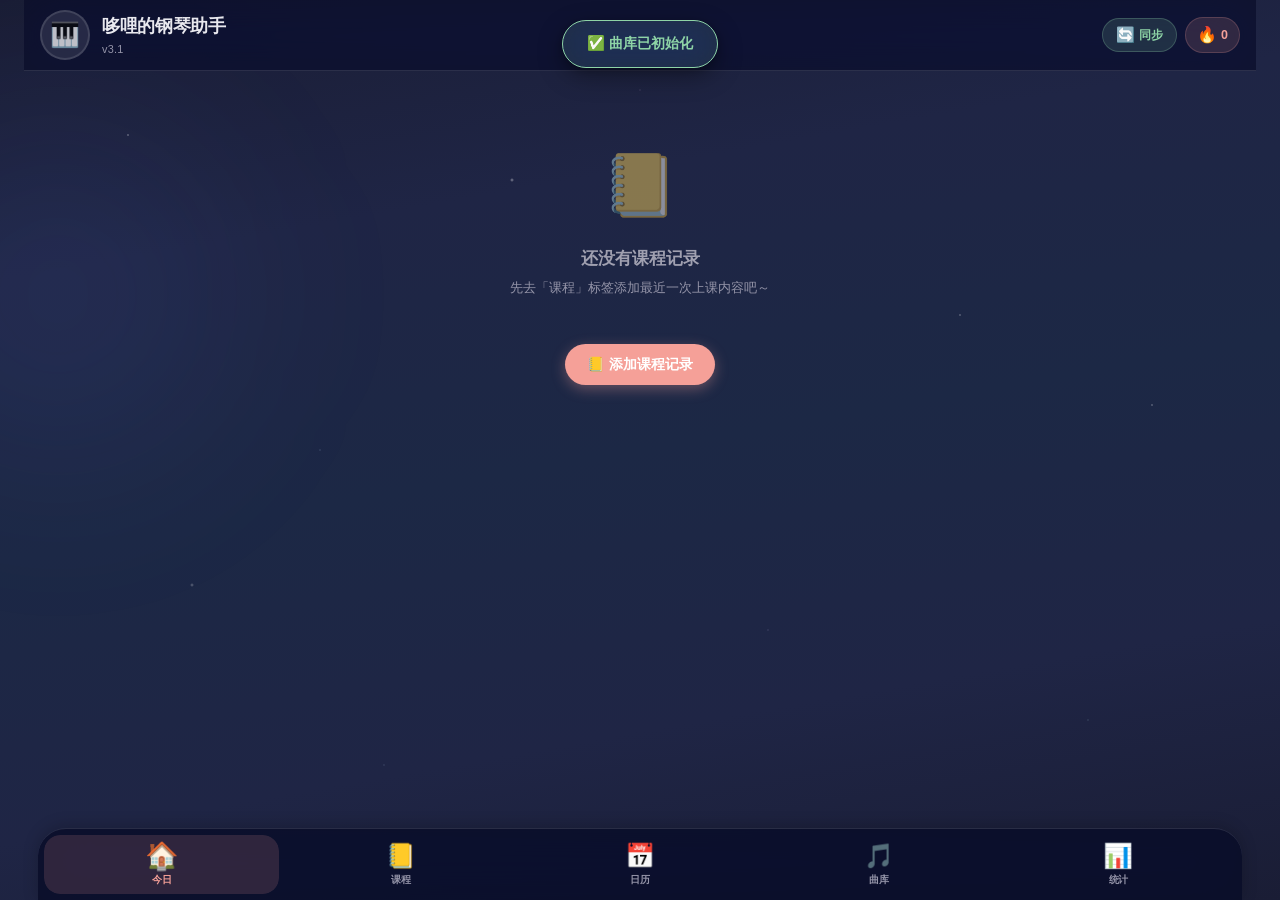
==== commit b786301a: "v3.1 — 多项改进：编辑模式修复、练习卡片新字段、统计功能、日历修复、曲库增强 - 修复：修改今日记录时复习曲目数据丢失，编辑模式增加保存修改按钮 - 新增：练习卡片增加速度/背谱看谱/合手分手字" ====
--- a/piano3/index.html
+++ b/piano3/index.html
@@ -12,7 +12,7 @@
 
 <style>
 /* ========================================
-   🍎 APPLE DESIGN SYSTEM - 优化版 v2.1
+   🎹 钢琴助手 - 优化版 v3.1
    ======================================== */
 
 /* === 全局重置 === */
@@ -72,7 +72,7 @@
   --shadow-lg: 0 8px 24px rgba(0, 0, 0, 0.35), 0 2px 8px rgba(0, 0, 0, 0.2);
   --shadow-xl: 0 16px 48px rgba(0, 0, 0, 0.4), 0 4px 16px rgba(0, 0, 0, 0.25);
   
-  /* 动画曲线 - Apple 标准 */
+  /* 动画曲线 - 标准 */
   --ease-out: cubic-bezier(0.16, 1, 0.3, 1);
   --ease-in-out: cubic-bezier(0.42, 0, 0.58, 1);
   --ease-spring: cubic-bezier(0.34, 1.56, 0.64, 1);
@@ -1283,7 +1283,7 @@
   border: 1px solid var(--border-1);
   border-radius: var(--r-xl);
   box-shadow: var(--shadow-xl);
-  width: 100%;
+  width: 92%;
   max-width: 560px;
   max-height: 88vh;
   max-height: 88dvh;
@@ -1293,13 +1293,15 @@
 
 @media (min-width: 768px) {
   .modal {
-    max-width: 800px;
+    width: 90%;
+    max-width: 900px;
   }
 }
 
 @media (min-width: 1200px) {
   .modal {
-    max-width: 960px;
+    width: 80%;
+    max-width: 1200px;
   }
 }
 
@@ -1615,7 +1617,7 @@
       
       <div class="header-title">
         <h1>哆哩的钢琴助手</h1>
-        <div class="header-subtitle">v2.1 · Apple Design</div>
+        <div class="header-subtitle">v3.1</div>
       </div>
       
       <div class="header-actions">
@@ -1637,6 +1639,7 @@
     <div class="page" id="page-lessons"></div>
     <div class="page" id="page-calendar"></div>
     <div class="page" id="page-repertoire"></div>
+    <div class="page" id="page-stats"></div>
   </div>
   
   <!-- 底部标签栏 -->
@@ -1657,6 +1660,10 @@
       <span class="tab-icon">🎵</span>
       <span class="tab-label">曲库</span>
     </button>
+    <button class="tab-btn" data-tab="stats">
+      <span class="tab-icon">📊</span>
+      <span class="tab-label">统计</span>
+    </button>
   </div>
 </div>
 
@@ -1666,7 +1673,7 @@
 
 <script>
 /* ==========================================
-   🎹 哆哩钢琴助手 v2.1 - JavaScript 核心
+   🎹 哆哩钢琴助手 v3.1 - JavaScript 核心
    ========================================== */
 
 "use strict";
@@ -1718,6 +1725,8 @@
   saveRepertoire(data) { return this.set('repertoire', data); },
   config() { return this.get('config', {}); },
   saveConfig(data) { return this.set('config', data); },
+  bookMeta() { return this.get('bookMeta', {}); },
+  saveBookMeta(data) { return this.set('bookMeta', data); },
 
   getStorageInfo() {
     let total = 0;
@@ -1756,7 +1765,8 @@
   
   // 获取今日日期 (YYYY-MM-DD)
   today() {
-    return new Date().toISOString().slice(0, 10);
+    const d = new Date();
+    return `${d.getFullYear()}-${String(d.getMonth() + 1).padStart(2, '0')}-${String(d.getDate()).padStart(2, '0')}`;
   },
   
   // 格式化日期：2024-03-15 → 3月15日
@@ -2365,7 +2375,9 @@
         // 练习次数
         practiceCount: 0,
         // 最后练习日期
-        lastPracticeDate: null
+        lastPracticeDate: null,
+        // 合手/分手
+        handsTogether: true
       }));
       
       DB.saveRepertoire(repertoire);
@@ -2439,10 +2451,28 @@
     const rep = DB.repertoire();
     const piece = rep.find(p => p.id === id);
     if (!piece) return false;
-    
+
     piece.memorized = !piece.memorized;
     DB.saveRepertoire(rep);
     return piece.memorized;
+  },
+
+  setMemorized(id, value) {
+    const rep = DB.repertoire();
+    const piece = rep.find(p => p.id === id);
+    if (!piece) return false;
+    piece.memorized = value;
+    DB.saveRepertoire(rep);
+    return true;
+  },
+
+  setHandsTogether(id, value) {
+    const rep = DB.repertoire();
+    const piece = rep.find(p => p.id === id);
+    if (!piece) return false;
+    piece.handsTogether = value;
+    DB.saveRepertoire(rep);
+    return true;
   },
   
   // 记录练习
@@ -2518,7 +2548,8 @@
       completedDate: null,
       totalMinutes: 0,
       practiceCount: 0,
-      lastPracticeDate: null
+      lastPracticeDate: null,
+      handsTogether: true
     });
     DB.saveRepertoire(rep);
     return true;
@@ -2907,7 +2938,10 @@
         durationMin: 0,
         notes: '',
         repId: null,
-        category: 'pieces'
+        category: 'pieces',
+        speed: 0,
+        memorized: false,
+        handsTogether: true
       };
     }
     return this.pieces[index];
@@ -2951,6 +2985,19 @@
           <span class="piece-timer-badge" id="timerBadge${p.index}" style="display:none"></span>
         </div>
 
+        <!-- 练习参数 -->
+        <div style="display:flex;align-items:center;gap:8px;margin-top:8px;flex-wrap:wrap">
+          <input type="number" class="piece-speed" data-index="${p.index}" min="0" max="999" placeholder="速度"
+                 style="width:60px;height:30px;background:rgba(255,255,255,0.06);border:1px solid var(--border-2);border-radius:8px;color:var(--text-1);font-size:0.78rem;text-align:center;font-family:inherit"
+                 oninput="onPieceSpeedChange('${p.index}', this.value)">
+          <button class="btn btn-sm piece-mem-btn" data-index="${p.index}" data-mem="0"
+                  style="font-size:0.7rem;padding:4px 10px;background:rgba(255,255,255,0.06);border:1px solid var(--border-2);border-radius:8px;color:var(--text-3);cursor:pointer"
+                  onclick="togglePieceMemorized('${p.index}', this)">📖 看谱</button>
+          <button class="btn btn-sm piece-hand-btn" data-index="${p.index}" data-hands="1"
+                  style="font-size:0.7rem;padding:4px 10px;background:rgba(255,255,255,0.06);border:1px solid var(--border-2);border-radius:8px;color:var(--text-3);cursor:pointer"
+                  onclick="togglePieceHands('${p.index}', this)">🤲 合手</button>
+        </div>
+
       </div>
     `;
 }
@@ -3055,39 +3102,29 @@
   const avgRating = totalRated > 0 ? (Object.entries(starDist).reduce((s, [k,v]) => s + parseInt(k)*v, 0) / totalRated).toFixed(1) : '-';
 
   return `
-    <!-- 完成卡片 -->
-    <div class="card" style="padding:28px 24px;text-align:center;background:linear-gradient(160deg, rgba(255,255,255,0.06) 0%, rgba(255,255,255,0.03) 100%);border:1px solid var(--border-1)">
-
-      <!-- 大时间 -->
-      <div style="margin-bottom:20px">
-        <div style="font-size:4rem;font-weight:200;line-height:1;color:var(--text-1);letter-spacing:-0.03em">${totalMin}</div>
-        <div style="font-size:0.8rem;font-weight:600;color:var(--text-3);text-transform:uppercase;letter-spacing:0.1em">分钟</div>
+    <!-- 完成卡片 — 扁平化 stats 面板 -->
+    <div class="card" style="padding:20px 20px;background:linear-gradient(160deg, rgba(255,255,255,0.06) 0%, rgba(255,255,255,0.03) 100%);border:1px solid var(--border-1)">
+
+      <!-- 上排：练琴时间 + 星星总数，双卡片并排 -->
+      <div style="display:flex;gap:12px;margin-bottom:12px">
+        <div style="flex:1;padding:14px 12px;background:rgba(255,255,255,0.04);border-radius:10px;text-align:center">
+          <div style="font-size:0.7rem;font-weight:600;color:var(--text-3);text-transform:uppercase;letter-spacing:0.08em;margin-bottom:4px">练琴时间</div>
+          <div style="font-size:2.2rem;font-weight:250;line-height:1.1;color:var(--text-1);letter-spacing:-0.02em">${totalMin}<span style="font-size:0.78rem;font-weight:500;color:var(--text-3);margin-left:2px">分钟</span></div>
+        </div>
+        <div style="flex:1;padding:14px 12px;background:rgba(255,255,255,0.04);border-radius:10px;text-align:center">
+          <div style="font-size:0.7rem;font-weight:600;color:var(--text-3);text-transform:uppercase;letter-spacing:0.08em;margin-bottom:4px">星星总数</div>
+          <div style="font-size:2.2rem;font-weight:250;line-height:1.1;color:var(--text-1);letter-spacing:-0.02em">${totalStars}<span style="font-size:0.78rem;font-weight:500;color:var(--text-3);margin-left:2px">颗</span></div>
+          ${avgRating !== '-' ? '<div style="font-size:0.72rem;color:var(--text-3);margin-top:2px">平均 ' + avgRating + ' / 首</div>' : ''}
+        </div>
       </div>
 
-      <!-- 分隔线 -->
-      <div style="width:40px;height:1px;background:var(--border-2);margin:0 auto 20px"></div>
-
-      <!-- 星星汇总 -->
-      <div style="margin-bottom:6px">
-        <span style="font-size:1.8rem;font-weight:700;color:var(--text-1);letter-spacing:-0.02em">${totalStars}</span>
-        <span style="font-size:0.85rem;color:var(--text-3);margin-left:4px">颗星星</span>
-      </div>
-      ${avgRating !== '-' ? '<div style="font-size:0.78rem;color:var(--text-3);margin-bottom:20px">平均 ' + avgRating + ' 🌟 / 首</div>' : ''}
-
-      <!-- 分隔线 -->
-      <div style="width:40px;height:1px;background:var(--border-2);margin:${avgRating === '-' ? '20px' : '0'} auto 20px"></div>
-
-      <!-- 星星分布 -->
-      <div style="display:flex;flex-direction:column;gap:8px;max-width:300px;margin:0 auto">
+      <!-- 下排：星星分布，水平紧凑 -->
+      <div style="display:flex;gap:4px;padding:10px 8px;background:rgba(255,255,255,0.04);border-radius:10px;justify-content:space-between;align-items:center;overflow-x:auto">
         ${[5,4,3,2,1].map(s => {
           const count = starDist[s] || 0;
-          const pct = totalRated > 0 ? Math.round(count / totalRated * 100) : 0;
-          return '<div style="display:flex;align-items:center;gap:8px;white-space:nowrap">' +
-            '<span style="font-size:0.85rem;flex-shrink:0;width:80px;text-align:left">' + '⭐'.repeat(s) + '</span>' +
-            '<div style="width:140px;height:5px;background:rgba(255,255,255,0.05);border-radius:3px;overflow:hidden;flex-shrink:0">' +
-              '<div style="height:100%;width:' + pct + '%;background:var(--accent-yellow);border-radius:3px;min-width:2px"></div>' +
-            '</div>' +
-            '<span style="width:26px;text-align:center;font-size:0.88rem;font-weight:800;color:var(--text-1);flex-shrink:0">' + count + '</span>' +
+          return '<div style="display:flex;align-items:center;gap:3px;flex-shrink:0;padding:0 4px">' +
+            '<span style="font-size:0.72rem;line-height:1">' + '⭐'.repeat(s) + '</span>' +
+            '<span style="font-size:0.82rem;font-weight:700;color:var(--text-1);min-width:16px;text-align:center">' + count + '</span>' +
           '</div>';
         }).join('')}
       </div>
@@ -3254,7 +3291,7 @@
     </div>
 
     <button class="btn-big" id="btnCompletePractice">
-      🎉 完成今日练习
+      ${TodayState.existingLog ? '💾 保存修改' : '🎉 完成今日练习'}
     </button>
   `;
 }
@@ -3286,8 +3323,11 @@
         if (piece.pieceName === entry.pieceName || piece.pieceName.includes(entry.pieceName)) {
           piece.rating = entry.rating || 0;
           piece.durationMin = entry.durationMin || 0;
-          piece.timerSeconds = (entry.durationMin || 0) * 60;
+          piece._timerSeconds = (entry.durationMin || 0) * 60;
           if (entry.repId) piece.repId = entry.repId;
+          piece.speed = entry.speed || 0;
+          piece.memorized = !!entry.memorized;
+          piece.handsTogether = entry.handsTogether !== false;
           break;
         }
       }
@@ -3299,8 +3339,12 @@
   // 绑定单曲计时器
   bindPieceTimers();
 
-  // 生成复习列表
-  generateReviewList(lesson);
+  // 生成复习列表：编辑模式恢复原记录，否则随机生成
+  if (existingLog) {
+    restoreReviewPieces(existingLog);
+  } else {
+    generateReviewList(lesson);
+  }
 
   // 完成按钮
   const btnComplete = document.getElementById('btnCompletePractice');
@@ -3348,12 +3392,37 @@
       }
     }
     // 计时器显示与 badge
-    if (piece.timerSeconds > 0) {
+    if ((piece._timerSeconds || 0) > 0 || piece.durationMin > 0) {
       updatePieceTimerDisplay(idx);
       const badge = document.getElementById('timerBadge' + idx);
       if (badge && piece.durationMin > 0) {
         badge.textContent = piece.durationMin + '分钟';
         badge.style.display = '';
+      }
+    }
+    // 速度
+    if (piece.speed) {
+      const speedInput = document.querySelector(`.piece-speed[data-index="${idx}"]`);
+      if (speedInput) speedInput.value = piece.speed;
+    }
+    // 背谱/看谱按钮
+    if (piece.memorized) {
+      const memBtn = document.querySelector(`.piece-mem-btn[data-index="${idx}"]`);
+      if (memBtn) {
+        memBtn.textContent = '🧠 背谱';
+        memBtn.style.color = 'var(--accent-primary)';
+        memBtn.style.borderColor = 'rgba(245,160,152,0.3)';
+        memBtn.style.background = 'rgba(245,160,152,0.15)';
+      }
+    }
+    // 合手/分手按钮
+    if (piece.handsTogether === false) {
+      const handBtn = document.querySelector(`.piece-hand-btn[data-index="${idx}"]`);
+      if (handBtn) {
+        handBtn.textContent = '🤚 分手';
+        handBtn.style.color = 'var(--accent-yellow)';
+        handBtn.style.borderColor = 'rgba(245,216,154,0.3)';
+        handBtn.style.background = 'rgba(245,216,154,0.15)';
       }
     }
   }
@@ -3383,6 +3452,31 @@
     }
     const notes = document.querySelector(`.free-piece-notes[data-index="${idx}"]`);
     if (notes && piece.notes) notes.value = piece.notes;
+    // 速度
+    if (piece.speed) {
+      const speedInput = document.querySelector(`.piece-speed[data-index="${idx}"]`);
+      if (speedInput) speedInput.value = piece.speed;
+    }
+    // 背谱/看谱
+    if (piece.memorized) {
+      const memBtn = document.querySelector(`.piece-mem-btn[data-index="${idx}"]`);
+      if (memBtn) {
+        memBtn.textContent = '🧠 背谱';
+        memBtn.style.color = 'var(--accent-primary)';
+        memBtn.style.borderColor = 'rgba(245,160,152,0.3)';
+        memBtn.style.background = 'rgba(245,160,152,0.15)';
+      }
+    }
+    // 合手/分手
+    if (piece.handsTogether === false) {
+      const handBtn = document.querySelector(`.piece-hand-btn[data-index="${idx}"]`);
+      if (handBtn) {
+        handBtn.textContent = '🤚 分手';
+        handBtn.style.color = 'var(--accent-yellow)';
+        handBtn.style.borderColor = 'rgba(245,216,154,0.3)';
+        handBtn.style.background = 'rgba(245,216,154,0.15)';
+      }
+    }
   }
 }
 
@@ -3547,6 +3641,73 @@
   bindPieceTimersReview();
 }
 
+// 编辑模式：从已有日志恢复复习曲目（保留原始评分/时长）
+function restoreReviewPieces(existingLog) {
+  const reviewList = document.getElementById('reviewList');
+  if (!reviewList) return;
+
+  const reviewEntries = existingLog.entries.filter(e => e.category === 'review');
+  const countEl = document.getElementById('reviewCount');
+  if (countEl) countEl.textContent = reviewEntries.length + '首';
+
+  if (!reviewEntries.length) {
+    reviewList.innerHTML = '<p class="text-sm text-2 text-center p-12">暂无可复习曲目</p>';
+    return;
+  }
+
+  reviewList.innerHTML = reviewEntries.map((entry, i) => {
+    const index = 'r' + i;
+    const repPiece = RepertoireManager.findById(entry.repId);
+
+    const pieceEn = repPiece ? repPiece.en : (entry.pieceName || '');
+    const pieceName = repPiece ? repPiece.name : '';
+    const memorized = repPiece ? repPiece.memorized : false;
+    const repId = entry.repId || (repPiece ? repPiece.id : '');
+
+    TodayState.initPiece(index, entry.pieceName || pieceEn || '复习');
+    TodayState.pieces[index].category = 'review';
+    TodayState.pieces[index].repId = repId;
+    TodayState.pieces[index].reviewMem = memorized;
+    TodayState.pieces[index].rating = entry.rating || 0;
+    TodayState.pieces[index].durationMin = entry.durationMin || 0;
+    TodayState.pieces[index].timerSeconds = (entry.durationMin || 0) * 60;
+    TodayState.pieces[index]._timerSeconds = (entry.durationMin || 0) * 60;
+
+    return `
+      <div class="piece-card" data-index="${index}" id="piece${index}">
+        <div class="piece-card-top">
+          <span class="piece-number">${i + 1}</span>
+          <div class="piece-info" style="flex:1">
+            <div class="piece-title">
+              ${Utils.escape(pieceEn)}
+              ${pieceName ? '<span style="font-weight:400;color:var(--text-2);font-size:0.8rem"> ' + Utils.escape(pieceName) + '</span>' : ''}
+            </div>
+          </div>
+          <button class="btn btn-sm ${memorized ? 'btn-primary' : 'btn-secondary'}"
+                  style="font-size:0.7rem;padding:5px 10px"
+                  onclick="toggleReviewMemorized('${index}', '${repId}')">
+            ${memorized ? '🧠 背谱' : '📖 看谱'}
+          </button>
+        </div>
+
+        <div class="star-rating" data-index="${index}">
+          ${[1,2,3,4,5].map(s => '<button class="star-btn" data-star="' + s + '" onclick="setStarRating(\'' + index + '\', ' + s + ')">⭐</button>').join('')}
+        </div>
+
+        <div class="piece-timer" data-timer-idx="${index}">
+          <span class="piece-timer-display" id="timerDisplay${index}">00:00</span>
+          <button class="btn btn-sm btn-success piece-timer-start" data-timer-start="${index}">▶ 开始</button>
+          <button class="btn btn-sm btn-secondary piece-timer-stop" data-timer-stop="${index}" style="display:none">⏹ 结束</button>
+          <span class="piece-timer-badge" id="timerBadge${index}" style="display:none"></span>
+        </div>
+
+      </div>
+    `;
+  }).join('');
+
+  bindPieceTimersReview();
+}
+
 // 为复习曲目绑定计时器（DOM 已存在后调用）
 function bindPieceTimersReview() {
   document.querySelectorAll('#reviewList .piece-timer-start').forEach(btn => {
@@ -3715,6 +3876,48 @@
 
 // 曲目时长由单曲计时器自动计算
 
+// 练习速度变化
+window.onPieceSpeedChange = function(index, val) {
+  TodayState.initPiece(index, '');
+  TodayState.pieces[index].speed = parseInt(val) || 0;
+};
+
+// 切换背谱/看谱
+window.togglePieceMemorized = function(index, btn) {
+  TodayState.initPiece(index, '');
+  const cur = TodayState.pieces[index].memorized;
+  TodayState.pieces[index].memorized = !cur;
+  if (!cur) {
+    btn.textContent = '🧠 背谱';
+    btn.style.color = 'var(--accent-primary)';
+    btn.style.borderColor = 'rgba(245,160,152,0.3)';
+    btn.style.background = 'rgba(245,160,152,0.15)';
+  } else {
+    btn.textContent = '📖 看谱';
+    btn.style.color = 'var(--text-3)';
+    btn.style.borderColor = 'var(--border-2)';
+    btn.style.background = 'rgba(255,255,255,0.06)';
+  }
+};
+
+// 切换合手/分手
+window.togglePieceHands = function(index, btn) {
+  TodayState.initPiece(index, '');
+  const cur = TodayState.pieces[index].handsTogether !== false;
+  TodayState.pieces[index].handsTogether = !cur;
+  if (!cur) {
+    btn.textContent = '🤲 合手';
+    btn.style.color = 'var(--accent-green)';
+    btn.style.borderColor = 'rgba(142,212,166,0.3)';
+    btn.style.background = 'rgba(142,212,166,0.15)';
+  } else {
+    btn.textContent = '🤚 分手';
+    btn.style.color = 'var(--accent-yellow)';
+    btn.style.borderColor = 'rgba(245,216,154,0.3)';
+    btn.style.background = 'rgba(245,216,154,0.15)';
+  }
+};
+
 // 切换复习曲目背谱状态
 window.toggleReviewMemorized = function(index, repId) {
   if (!TodayState.pieces[index]) return;
@@ -3750,7 +3953,11 @@
   }
 
   // 确认对话框
-  if (!confirm('确认提交今日练习？\n\n已完成 ' + completed.length + ' 首曲目\n总时长 ' + totalTimerMin + ' 分钟')) {
+  const isEdit = !!TodayState.existingLog;
+  const confirmMsg = isEdit
+    ? '确认保存修改？\n\n已完成 ' + completed.length + ' 首曲目\n总时长 ' + totalTimerMin + ' 分钟'
+    : '确认提交今日练习？\n\n已完成 ' + completed.length + ' 首曲目\n总时长 ' + totalTimerMin + ' 分钟';
+  if (!confirm(confirmMsg)) {
     return;
   }
 
@@ -3771,14 +3978,17 @@
     durationMin: Math.ceil((piece._timerSeconds || 0) / 60),
     notes: piece.notes || '',
     rating: piece.rating || 0,
-    repId: piece.repId || ''
+    repId: piece.repId || '',
+    speed: piece.speed || 0,
+    memorized: !!piece.memorized,
+    handsTogether: piece.handsTogether !== false
   }));
 
   const totalMin = entries.reduce((sum, e) => sum + e.durationMin, 0) || totalTimerMin;
 
   const log = {
-    id: Utils.uid(),
-    date: Utils.today(),
+    id: isEdit ? TodayState.existingLog.id : Utils.uid(),
+    date: isEdit ? TodayState.existingLog.date : Utils.today(),
     entries: entries,
     totalDurationMin: totalMin,
     parentNotes: document.getElementById('parentNotes')?.value || '',
@@ -3786,15 +3996,29 @@
     sticker: TodayState.sticker
   };
 
-  // 保存到数据库
-  const logs = DB.logs().filter(l => l.date !== Utils.today());
+  // 保存到数据库（用日志自身的日期做替换，编辑/新建均正确）
+  const logDate = log.date;
+  const logs = DB.logs().filter(l => l.date !== logDate);
   logs.push(log);
   DB.saveLogs(logs);
 
   // 更新曲库练习记录
   entries.forEach(entry => {
-    if (entry.repId && entry.durationMin > 0) {
-      RepertoireManager.recordPractice(entry.repId, entry.durationMin);
+    if (entry.repId) {
+      if (entry.durationMin > 0) {
+        RepertoireManager.recordPractice(entry.repId, entry.durationMin);
+      }
+      // 同步背谱状态
+      if (entry.memorized) {
+        const repPiece = RepertoireManager.findById(entry.repId);
+        if (repPiece && !repPiece.memorized) {
+          RepertoireManager.setMemorized(entry.repId, true);
+        }
+      }
+      // 同步合手/分手状态
+      if (entry.handsTogether !== undefined) {
+        RepertoireManager.setHandsTogether(entry.repId, entry.handsTogether);
+      }
     }
   });
 
@@ -3805,7 +4029,7 @@
   TodayState.reset();
 
   // 显示成功提示
-  Utils.showToast('✅ 今日练习已记录！', 'success');
+  Utils.showToast(isEdit ? '✅ 修改已保存！' : '✅ 今日练习已记录！', 'success');
 
   // 重新渲染
   renderAll();
@@ -3823,7 +4047,7 @@
   TodayState.existingLog = log;
   renderAll();
   
-  Utils.showToast('📝 编辑模式：修改后请点击「完成今日练习」保存', 'info', 2500);
+  Utils.showToast('📝 编辑模式：修改后请点击「保存修改」保存', 'info', 2500);
 };
 
 console.log('✅ Today page module loaded');
@@ -4453,7 +4677,7 @@
   for (let i = 0; i < 7; i++) {
     const d = new Date(weekStart);
     d.setDate(weekStart.getDate() + i);
-    const dateStr = d.toISOString().slice(0, 10);
+    const dateStr = `${d.getFullYear()}-${String(d.getMonth() + 1).padStart(2, '0')}-${String(d.getDate()).padStart(2, '0')}`;
     const isToday = dateStr === todayStr;
     const log = logsMap[dateStr];
 
@@ -4687,7 +4911,11 @@
     const learned = pieces.filter(p => p.status === 'learned').length;
     return {
       num: bn,
-      title: '铃木钢琴第' + ['', '一', '二', '三', '四', '五', '六', '七', '八'][bn] + '册',
+      title: (function() {
+        if (bn <= 2) return '铃木钢琴第' + ['', '一', '二'][bn] + '册';
+        const meta = DB.bookMeta();
+        return meta[bn] || ('自定义曲库 第' + bn + '册');
+      })(),
       subtitle: 'Vol.' + bn + ' · ' + pieces.length + '曲 · 已学' + learned + '首',
       pieces
     };
@@ -4718,7 +4946,7 @@
         : '';
       
       return `
-        <div class="card mb-8 ${isCardExpanded ? 'expanded' : ''}" id="repCard${piece.id}" style="cursor:pointer">
+        <div class="card mb-8 ${isCardExpanded ? 'expanded' : ''}" id="repCard${piece.id}" style="cursor:pointer;margin-left:20px;border-left:2px solid var(--border-2)">
           <div class="flex-between" onclick="toggleRepCard('${piece.id}')">
             <span style="flex:1;min-width:0">
               <div class="font-bold">${piece.num}. ${Utils.escape(piece.en)}</div>
@@ -4763,7 +4991,7 @@
   
   page.innerHTML = `
     <div class="flex-between mb-16">
-      <span class="text-lg font-bold">🎵 铃木曲库</span>
+      <span class="text-lg font-bold">🎵 曲库</span>
       <button class="btn btn-primary btn-sm" onclick="showRepertoireEditor()">
         🔧 编辑曲库
       </button>
@@ -4862,7 +5090,7 @@
 
   modal.innerHTML = `
     <div class="modal-overlay" onclick="if(event.target===this)closeModal()">
-      <div class="modal" style="max-width:800px">
+      <div class="modal">
         <div class="modal-header">
           <h2 class="modal-title">🔧 编辑曲库</h2>
           <button class="modal-close" onclick="closeModal()">✕</button>
@@ -4870,6 +5098,7 @@
         <div class="modal-body">
           <div style="margin-bottom:16px">
             <button class="btn btn-primary btn-sm" onclick="addRepBook()">📚 新建分册</button>
+            <button class="btn btn-primary btn-sm" onclick="showRepImport()" style="margin-left:8px">📥 导入曲目</button>
             <span class="text-xs text-3" style="margin-left:8px">添加空白分册后可向其中添加曲目</span>
           </div>
           ${bookTables}
@@ -4892,7 +5121,7 @@
   const modal = document.getElementById('modalContainer');
   modal.innerHTML = `
     <div class="modal-overlay" onclick="if(event.target===this)closeModal()">
-      <div class="modal" style="max-width:560px">
+      <div class="modal">
         <div class="modal-header">
           <h2 class="modal-title">✏️ 编辑曲目</h2>
           <button class="modal-close" onclick="closeModal()">✕</button>
@@ -4972,7 +5201,7 @@
   const modal = document.getElementById('modalContainer');
   modal.innerHTML = `
     <div class="modal-overlay" onclick="if(event.target===this)closeModal()">
-      <div class="modal" style="max-width:560px">
+      <div class="modal">
         <div class="modal-header">
           <h2 class="modal-title">➕ 添加曲目（Book ${bookNum} #${nextNum}）</h2>
           <button class="modal-close" onclick="closeModal()">✕</button>
@@ -5028,7 +5257,13 @@
 window.addRepBook = function() {
   const books = RepertoireManager.getBookList();
   const newBook = (books[books.length - 1] || 0) + 1;
-  if (!confirm('确定新建 Book ' + newBook + ' 吗？\n\n将会创建一个空白分册，之后可以向其中添加曲目。')) return;
+  const title = prompt('请输入曲库名称');
+  if (!title || !title.trim()) return;
+  const trimmedTitle = title.trim();
+  // 保存自定义曲库名称
+  const meta = DB.bookMeta();
+  meta[newBook] = trimmedTitle;
+  DB.saveBookMeta(meta);
   // 添加一首占位曲目，然后删除（让 book 编号生效）
   RepertoireManager.addPiece({
     book: newBook,
@@ -5040,9 +5275,210 @@
     difficulty: 1,
     duration: 1
   });
-  Utils.showToast('✅ Book ' + newBook + ' 已创建', 'success');
+  Utils.showToast('✅ ' + trimmedTitle + ' 已创建', 'success');
   showRepertoireEditor();
 };
+
+// 导入曲目面板
+window.showRepImport = function() {
+  const modal = document.getElementById('modalContainer');
+  modal.innerHTML = `
+    <div class="modal-overlay" onclick="if(event.target===this)closeModal()">
+      <div class="modal" style="max-width:640px">
+        <div class="modal-header">
+          <h2 class="modal-title">📥 导入曲目</h2>
+          <button class="modal-close" onclick="closeModal()">✕</button>
+        </div>
+        <div class="modal-body">
+          <p class="text-sm text-2 mb-12">
+            导入 JSON 文件或粘贴 JSON 文本。每条记录需至少包含 <code>name</code> 字段。
+          </p>
+
+          <div class="form-group">
+            <label class="form-label">选择 JSON 文件</label>
+            <input type="file" class="form-input" id="repImportFile" accept=".json"
+                   style="padding:10px;cursor:pointer">
+          </div>
+
+          <div class="form-group">
+            <label class="form-label">或粘贴 JSON 文本</label>
+            <textarea class="form-input" id="repImportJSON"
+                      placeholder='[
+  {"book": 3, "num": 1, "name": "练习曲", "en": "Etude", "composer": "车尔尼", "difficulty": 2},
+  {"book": 3, "num": 2, "name": "小步舞曲", "en": "Minuet", "composer": "巴赫", "difficulty": 1}
+]'
+                      style="min-height:160px;font-family:monospace;font-size:0.75rem"></textarea>
+          </div>
+
+          <div class="form-group">
+            <label class="form-label">默认分册 (当条目未指定 book 时使用)</label>
+            <input type="number" class="form-input" id="repImportDefaultBook" value="1" min="1" style="max-width:120px">
+          </div>
+
+          <div id="repImportPreview" class="p-12 mb-12" style="background:var(--bg-2);border-radius:var(--r-md);display:none">
+            <span class="text-sm font-bold" id="repImportPreviewText"></span>
+          </div>
+
+          <div style="display:flex;gap:8px">
+            <button class="btn btn-secondary" id="btnRepImportPreview" style="flex:1">👁️ 预览</button>
+            <button class="btn btn-primary" id="btnRepImportDo" style="flex:1">📥 确认导入</button>
+          </div>
+
+          <button class="btn btn-secondary mt-8" onclick="showRepertoireEditor()" style="width:100%">← 返回编辑曲库</button>
+        </div>
+      </div>
+    </div>
+  `;
+
+  document.getElementById('btnRepImportPreview').addEventListener('click', handleRepImportPreview);
+  document.getElementById('btnRepImportDo').addEventListener('click', handleRepImportDo);
+};
+
+// 预览导入：解析 JSON 并显示将添加的曲目数
+window.handleRepImportPreview = function() {
+  const entries = parseRepImportJSON();
+  if (!entries) return;
+
+  const existingIds = new Set(DB.repertoire().map(p => p.id));
+  const { toAdd, toSkip } = analyzeRepImport(entries, existingIds);
+
+  const previewEl = document.getElementById('repImportPreview');
+  previewEl.style.display = 'block';
+  document.getElementById('repImportPreviewText').innerHTML =
+    '📊 预览：共 ' + entries.length + ' 条 · <span style="color:var(--accent-green)">新增 ' + toAdd.length + ' 首</span>' +
+    (toSkip.length ? ' · <span style="color:var(--accent-yellow)">跳过重复 ' + toSkip.length + ' 首</span>' : '') +
+    (toAdd.length ? '<br><span class="text-xs text-3">' + toAdd.map(e => 'Book ' + e.book + ' #' + e.num + ' ' + e.name).join(', ') + '</span>' : '');
+};
+
+// 确认导入
+window.handleRepImportDo = function() {
+  const fileInput = document.getElementById('repImportFile');
+  if (fileInput.files.length > 0) {
+    handleRepImportFile();
+    return;
+  }
+
+  const entries = parseRepImportJSON();
+  if (!entries) return;
+
+  const existingIds = new Set(DB.repertoire().map(p => p.id));
+  const { toAdd, toSkip } = analyzeRepImport(entries, existingIds);
+
+  if (!toAdd.length) {
+    Utils.showToast('⚠️ 没有新曲目可导入（全部重复）', 'warning');
+    return;
+  }
+
+  for (const pieceData of toAdd) {
+    RepertoireManager.addPiece(pieceData);
+  }
+
+  Utils.showToast('✅ 成功导入 ' + toAdd.length + ' 首曲目' + (toSkip.length ? '，跳过 ' + toSkip.length + ' 首重复' : ''), 'success');
+  showRepertoireEditor();
+};
+
+// 解析 JSON 输入（从 textarea）
+function parseRepImportJSON() {
+  const jsonTextarea = document.getElementById('repImportJSON');
+  const defaultBook = parseInt(document.getElementById('repImportDefaultBook').value) || 1;
+
+  if (!jsonTextarea.value.trim()) {
+    Utils.showToast('⚠️ 请粘贴 JSON 数据或选择文件', 'warning');
+    return null;
+  }
+
+  return parseRepImportText(jsonTextarea.value.trim(), defaultBook);
+}
+
+// 分析导入数据：哪些新增、哪些跳过
+function analyzeRepImport(entries, existingIds) {
+  const toAdd = [];
+  const toSkip = [];
+
+  for (const entry of entries) {
+    const id = 's' + entry.book + '-' + String(entry.num).padStart(2, '0');
+    if (existingIds.has(id)) {
+      toSkip.push(entry);
+    } else {
+      toAdd.push(entry);
+      existingIds.add(id);
+    }
+  }
+
+  return { toAdd, toSkip };
+}
+
+// 异步读取文件并处理导入
+window.handleRepImportFile = async function() {
+  const fileInput = document.getElementById('repImportFile');
+  if (fileInput.files.length === 0) {
+    Utils.showToast('⚠️ 请先选择文件', 'warning');
+    return;
+  }
+
+  try {
+    const file = fileInput.files[0];
+    const text = await file.text();
+    const defaultBook = parseInt(document.getElementById('repImportDefaultBook').value) || 1;
+    const entries = parseRepImportText(text, defaultBook);
+    if (!entries) return;
+
+    const existingIds = new Set(DB.repertoire().map(p => p.id));
+    const { toAdd, toSkip } = analyzeRepImport(entries, existingIds);
+
+    if (!toAdd.length) {
+      Utils.showToast('⚠️ 没有新曲目可导入（全部重复）', 'warning');
+      return;
+    }
+
+    if (!confirm('将从文件中导入 ' + toAdd.length + ' 首曲目' + (toSkip.length ? '（跳过 ' + toSkip.length + ' 首重复）' : '') + '，确定继续？')) return;
+
+    for (const pieceData of toAdd) {
+      RepertoireManager.addPiece(pieceData);
+    }
+
+    Utils.showToast('✅ 成功导入 ' + toAdd.length + ' 首曲目' + (toSkip.length ? '，跳过 ' + toSkip.length + ' 首重复' : ''), 'success');
+    showRepertoireEditor();
+  } catch (e) {
+    Utils.showToast('❌ 文件读取失败：' + e.message, 'error');
+  }
+};
+
+// 从文本解析 JSON（不依赖 textarea DOM）
+function parseRepImportText(text, defaultBook) {
+  defaultBook = defaultBook || 1;
+
+  try {
+    let data = JSON.parse(text);
+    if (!Array.isArray(data)) {
+      if (data.repertoire && Array.isArray(data.repertoire)) {
+        data = data.repertoire;
+      } else {
+        Utils.showToast('❌ JSON 格式不正确：需要数组', 'error');
+        return null;
+      }
+    }
+
+    return data.map((item, idx) => {
+      if (!item.name && !item.en) {
+        throw new Error('第 ' + (idx + 1) + ' 条缺少 name 字段');
+      }
+      return {
+        book: item.book || defaultBook,
+        num: item.num || (RepertoireManager.getNextNum(item.book || defaultBook) + idx),
+        name: item.name || item.en,
+        en: item.en || '',
+        jp: item.jp || '',
+        composer: item.composer || '',
+        difficulty: item.difficulty || 1,
+        duration: item.duration || 1
+      };
+    });
+  } catch (e) {
+    Utils.showToast('❌ 文件内容解析失败：' + e.message, 'error');
+    return null;
+  }
+}
 
 console.log('✅ Lessons, Calendar, Repertoire modules loaded');
 
@@ -5180,7 +5616,7 @@
     repertoire: DB.repertoire(),
     config: DB.config(),
     exportDate: new Date().toISOString(),
-    version: '2.1'
+    version: '3.1'
   };
   
   const json = JSON.stringify(data, null, 2);
@@ -5209,28 +5645,37 @@
           <h2 class="modal-title">📤 导入数据</h2>
           <button class="modal-close" onclick="closeModal()">✕</button>
         </div>
-        
+
         <div class="modal-body">
           <div class="form-group">
+            <label class="form-label">导入模式</label>
+            <div style="display:flex;gap:8px">
+              <button class="btn btn-sm" id="importModeMerge" style="flex:1;background:var(--accent-green-soft);color:var(--accent-green);border:1px solid rgba(142,212,166,0.3)">🔄 合并模式（推荐）</button>
+              <button class="btn btn-sm btn-secondary" id="importModeOverwrite" style="flex:1">⚠️ 覆盖模式</button>
+            </div>
+            <div class="text-xs text-3 mt-4" id="importModeDesc">合并：新数据合并入现有数据，同日记录替换，不丢失任何数据</div>
+          </div>
+
+          <div class="form-group">
             <label class="form-label">选择 JSON 文件</label>
-            <input type="file" class="form-input" id="importFile" accept=".json" 
+            <input type="file" class="form-input" id="importFile" accept=".json"
                    style="padding:10px;cursor:pointer">
           </div>
-          
+
           <div class="form-group">
             <label class="form-label">或粘贴 JSON 数据</label>
-            <textarea class="form-input" id="importJSON" 
-                      placeholder='粘贴完整的 JSON 数据...' 
+            <textarea class="form-input" id="importJSON"
+                      placeholder='粘贴完整的 JSON 数据...'
                       style="min-height:120px;font-family:monospace;font-size:0.75rem"></textarea>
           </div>
-          
-          <div class="p-12" style="background:rgba(255,107,107,0.1);border-radius:var(--r-md);border:1px solid var(--accent-red);margin-bottom:16px">
-            <p class="text-xs" style="color:var(--accent-red);line-height:1.5">
-              ⚠️ <strong>警告：</strong>导入会覆盖现有数据！<br>
-              建议先导出备份再进行导入操作。
+
+          <div class="p-12" id="importWarningBox" style="background:rgba(142,212,166,0.1);border-radius:var(--r-md);border:1px solid var(--accent-green);margin-bottom:16px">
+            <p class="text-xs" style="color:var(--accent-green);line-height:1.5">
+              ✅ <strong>合并模式：</strong>现有数据不会被删除。<br>
+              同日期的练习记录会替换，课程记录按 ID 去重合并。
             </p>
           </div>
-          
+
           <button class="btn btn-primary" id="btnImport" style="width:100%">
             📥 确认导入
           </button>
@@ -5238,19 +5683,53 @@
       </div>
     </div>
   `;
-  
-  document.getElementById('btnImport').addEventListener('click', handleImport);
+
+  let importMode = 'merge';
+
+  document.getElementById('importModeMerge').addEventListener('click', function() {
+    importMode = 'merge';
+    this.style.background = 'var(--accent-green-soft)';
+    this.style.color = 'var(--accent-green)';
+    this.style.border = '1px solid rgba(142,212,166,0.3)';
+    const ow = document.getElementById('importModeOverwrite');
+    ow.style.background = 'var(--surface-1)';
+    ow.style.color = 'var(--text-2)';
+    ow.style.border = 'none';
+    document.getElementById('importWarningBox').style.background = 'rgba(142,212,166,0.1)';
+    document.getElementById('importWarningBox').style.border = '1px solid var(--accent-green)';
+    document.getElementById('importWarningBox').querySelector('p').style.color = 'var(--accent-green)';
+    document.getElementById('importWarningBox').querySelector('p').innerHTML = '✅ <strong>合并模式：</strong>现有数据不会被删除。<br>同日期的练习记录会替换，课程记录按 ID 去重合并。';
+    document.getElementById('importModeDesc').textContent = '合并：新数据合并入现有数据，同日记录替换，不丢失任何数据';
+  });
+
+  document.getElementById('importModeOverwrite').addEventListener('click', function() {
+    importMode = 'overwrite';
+    this.style.background = 'rgba(255,107,107,0.15)';
+    this.style.color = 'var(--accent-red)';
+    this.style.border = '1px solid var(--accent-red)';
+    const mg = document.getElementById('importModeMerge');
+    mg.style.background = 'var(--surface-1)';
+    mg.style.color = 'var(--text-2)';
+    mg.style.border = 'none';
+    document.getElementById('importWarningBox').style.background = 'rgba(255,107,107,0.1)';
+    document.getElementById('importWarningBox').style.border = '1px solid var(--accent-red)';
+    document.getElementById('importWarningBox').querySelector('p').style.color = 'var(--accent-red)';
+    document.getElementById('importWarningBox').querySelector('p').innerHTML = '⚠️ <strong>覆盖模式：</strong>会完全替换现有数据！<br>建议先导出备份再进行此操作。';
+    document.getElementById('importModeDesc').textContent = '覆盖：完全替换现有数据，慎用';
+  });
+
+  document.getElementById('btnImport').addEventListener('click', () => handleImport(importMode));
 };
 
 /* ------------------------------------------
    处理数据导入
    ------------------------------------------ */
-async function handleImport() {
+async function handleImport(mode) {
   const fileInput = document.getElementById('importFile');
   const jsonTextarea = document.getElementById('importJSON');
-  
+
   let jsonData = '';
-  
+
   // 优先使用文件
   if (fileInput.files.length > 0) {
     const file = fileInput.files[0];
@@ -5261,31 +5740,81 @@
     Utils.showToast('⚠️ 请选择文件或粘贴数据', 'warning');
     return;
   }
-  
+
   try {
     const data = JSON.parse(jsonData);
-    
-    // 验证数据格式
-    if (!data.lessons && !data.logs && !data.repertoire) {
-      Utils.showToast('❌ 数据格式不正确', 'error');
+
+    // 兼容旧版数据格式（piano_lessons / piano_logs 前缀）
+    const newLessons = data.lessons || data.piano_lessons || [];
+    const newLogs = data.logs || data.piano_logs || [];
+    const newRep = data.repertoire || data.piano_repertoire || [];
+    const newConfig = data.config || data.piano_config || {};
+
+    if (!newLessons.length && !newLogs.length && !newRep.length) {
+      Utils.showToast('❌ 数据格式不正确，未找到课程/练习/曲库数据', 'error');
       return;
     }
-    
-    // 确认导入
-    if (!confirm('确定要导入数据吗？\n\n这将覆盖现有数据！')) {
-      return;
+
+    if (mode === 'merge') {
+      // ── 合并模式 ──
+      const existingLessons = DB.lessons();
+      const existingLogs = DB.logs();
+      const existingRep = DB.repertoire();
+
+      // 合并课程：按 ID 去重，新数据优先
+      const lessonMap = {};
+      existingLessons.forEach(l => { lessonMap[l.id] = l; });
+      newLessons.forEach(l => { lessonMap[l.id] = l; });
+      const mergedLessons = Object.values(lessonMap).sort((a, b) => b.date.localeCompare(a.date));
+
+      // 合并练习日志：按日期去重，新数据优先
+      const logMap = {};
+      existingLogs.forEach(l => { logMap[l.date] = l; });
+      newLogs.forEach(l => { logMap[l.date] = l; });
+      const mergedLogs = Object.values(logMap).sort((a, b) => b.date.localeCompare(a.date));
+
+      // 合并曲库：按 ID 去重，新数据优先
+      const repMap = {};
+      existingRep.forEach(p => { repMap[p.id] = p; });
+      newRep.forEach(p => { repMap[p.id] = p; });
+      const mergedRep = Object.values(repMap);
+
+      // 合并配置
+      const mergedConfig = { ...DB.config(), ...newConfig };
+
+      const addedLessons = newLessons.filter(l => !existingLessons.some(el => el.id === l.id)).length;
+      const updatedLessons = newLessons.filter(l => existingLessons.some(el => el.id === l.id)).length;
+      const addedLogs = newLogs.filter(l => !existingLogs.some(el => el.date === l.date)).length;
+      const updatedLogs = newLogs.filter(l => existingLogs.some(el => el.date === l.date)).length;
+
+      // 确认
+      const msg = `确认合并导入？\n\n` +
+        `课程：新增 ${addedLessons} 条，更新 ${updatedLessons} 条\n` +
+        `练习：新增 ${addedLogs} 天，更新 ${updatedLogs} 天\n` +
+        `曲库：共 ${mergedRep.length} 首`;
+      if (!confirm(msg)) return;
+
+      DB.saveLessons(mergedLessons);
+      DB.saveLogs(mergedLogs);
+      DB.saveRepertoire(mergedRep);
+      DB.saveConfig(mergedConfig);
+
+      closeModal();
+      renderAll();
+      Utils.showToast(`✅ 合并成功！课程 +${addedLessons}，练习 +${addedLogs}天`, 'success', 3000);
+    } else {
+      // ── 覆盖模式 ──
+      if (!confirm('确定要覆盖现有数据吗？\n\n这将完全替换当前数据，建议先导出备份。')) return;
+
+      if (newLessons.length) DB.saveLessons(newLessons);
+      if (newLogs.length) DB.saveLogs(newLogs);
+      if (newRep.length) DB.saveRepertoire(newRep);
+      if (Object.keys(newConfig).length) DB.saveConfig(newConfig);
+
+      closeModal();
+      renderAll();
+      Utils.showToast(`✅ 覆盖导入成功！课程 ${newLessons.length} 条，练习 ${newLogs.length} 天`, 'success', 3000);
     }
-    
-    // 导入数据
-    if (data.lessons) DB.saveLessons(data.lessons);
-    if (data.logs) DB.saveLogs(data.logs);
-    if (data.repertoire) DB.saveRepertoire(data.repertoire);
-    if (data.config) DB.saveConfig(data.config);
-    
-    closeModal();
-    renderAll();
-    
-    Utils.showToast(`✅ 导入成功！课程 ${data.lessons?.length || 0} 条，练习 ${data.logs?.length || 0} 条`, 'success', 3000);
   } catch (error) {
     console.error('Import error:', error);
     Utils.showToast('❌ 数据解析失败：' + error.message, 'error');
@@ -5332,6 +5861,288 @@
 };
 
 /* ==========================================
+   📊 统计页面
+   ========================================== */
+
+function renderStats() {
+  const page = document.getElementById('page-stats');
+  if (!page) return;
+
+  const logs = DB.logs();
+  const lessons = DB.lessons();
+  const rep = DB.repertoire();
+  const today = Utils.today();
+
+  // ── Card 1: 练习总览 ──
+  const now = new Date(today + 'T00:00:00');
+  const thisMonth = now.getMonth();
+  const thisYear = now.getFullYear();
+  const lastMonth = thisMonth === 0 ? 11 : thisMonth - 1;
+  const lastMonthYear = thisMonth === 0 ? thisYear - 1 : thisYear;
+
+  const logsThisMonth = logs.filter(l => {
+    const d = new Date(l.date + 'T00:00:00');
+    return d.getFullYear() === thisYear && d.getMonth() === thisMonth;
+  });
+  const logsLastMonth = logs.filter(l => {
+    const d = new Date(l.date + 'T00:00:00');
+    return d.getFullYear() === lastMonthYear && d.getMonth() === lastMonth;
+  });
+
+  const daysThisMonth = logsThisMonth.length;
+  const daysLastMonth = logsLastMonth.length;
+  const minThisMonth = logsThisMonth.reduce((s, l) => s + (l.totalDurationMin || 0), 0);
+  const minLastMonth = logsLastMonth.reduce((s, l) => s + (l.totalDurationMin || 0), 0);
+  const totalDays = logs.length;
+  const totalMin = logs.reduce((s, l) => s + (l.totalDurationMin || 0), 0);
+  const totalHours = (totalMin / 60).toFixed(1);
+
+  const dayDelta = daysThisMonth - daysLastMonth;
+  const minDelta = minThisMonth - minLastMonth;
+  const deltaArrow = (v) => v > 0 ? '↑' : v < 0 ? '↓' : '→';
+  const deltaColor = (v) => v > 0 ? 'var(--accent-green)' : v < 0 ? 'var(--accent-red)' : 'var(--text-3)';
+
+  const overviewHTML = `
+    <div class="card">
+      <div class="card-header"><h3 class="card-title">📋 练习总览</h3></div>
+      <div style="display:grid;grid-template-columns:1fr 1fr;gap:12px">
+        <div style="background:rgba(255,255,255,0.04);border-radius:12px;padding:14px">
+          <div style="font-size:0.7rem;color:var(--text-3);margin-bottom:4px">本月天数</div>
+          <div style="font-size:1.6rem;font-weight:700;color:var(--text-1)">${daysThisMonth}<span style="font-size:0.8rem;font-weight:400;color:var(--text-3)"> 天</span></div>
+          <div style="font-size:0.7rem;color:${deltaColor(dayDelta)};margin-top:2px">${deltaArrow(dayDelta)} ${Math.abs(dayDelta)} 天 vs 上月 (${daysLastMonth}天)</div>
+        </div>
+        <div style="background:rgba(255,255,255,0.04);border-radius:12px;padding:14px">
+          <div style="font-size:0.7rem;color:var(--text-3);margin-bottom:4px">本月时长</div>
+          <div style="font-size:1.6rem;font-weight:700;color:var(--text-1)">${Math.round(minThisMonth / 60 * 10) / 10}<span style="font-size:0.8rem;font-weight:400;color:var(--text-3)"> h</span></div>
+          <div style="font-size:0.7rem;color:${deltaColor(minDelta)};margin-top:2px">${deltaArrow(minDelta)} ${Math.round(Math.abs(minDelta) / 60 * 10) / 10}h vs 上月</div>
+        </div>
+        <div style="background:rgba(255,255,255,0.04);border-radius:12px;padding:14px">
+          <div style="font-size:0.7rem;color:var(--text-3);margin-bottom:4px">累计天数</div>
+          <div style="font-size:1.6rem;font-weight:700;color:var(--text-1)">${totalDays}<span style="font-size:0.8rem;font-weight:400;color:var(--text-3)"> 天</span></div>
+        </div>
+        <div style="background:rgba(255,255,255,0.04);border-radius:12px;padding:14px">
+          <div style="font-size:0.7rem;color:var(--text-3);margin-bottom:4px">累计时长</div>
+          <div style="font-size:1.6rem;font-weight:700;color:var(--text-1)">${totalHours}<span style="font-size:0.8rem;font-weight:400;color:var(--text-3)"> h</span></div>
+        </div>
+      </div>
+    </div>
+  `;
+
+  // ── Card 2: 曲目进度 ──
+  const learned = rep.filter(p => p.status === 'learned').length;
+  const learning = rep.filter(p => p.status === 'learning').length;
+  const untouched = rep.filter(p => p.status === 'untouched').length;
+  const totalRep = rep.length;
+  const learnedPct = totalRep ? Math.round(learned / totalRep * 100) : 0;
+  const learningPct = totalRep ? Math.round(learning / totalRep * 100) : 0;
+  const barColors = ['--accent-green', '--accent-yellow', '--border-2'];
+  const barLabels = [
+    { label: '已学会', count: learned, pct: learnedPct, color: 'var(--accent-green)' },
+    { label: '学习中', count: learning, pct: learningPct, color: 'var(--accent-yellow)' },
+    { label: '未学', count: untouched, pct: totalRep ? 100 - learnedPct - learningPct : 0, color: 'var(--border-2)' }
+  ];
+
+  const progressHTML = `
+    <div class="card">
+      <div class="card-header"><h3 class="card-title">📖 曲目进度</h3></div>
+      <div style="display:flex;height:24px;border-radius:12px;overflow:hidden;margin-bottom:12px;gap:2px">
+        ${barLabels.filter(b => b.count > 0).map(b =>
+          '<div style="height:100%;width:' + b.pct + '%;background:' + b.color + ';border-radius:12px;transition:width 0.5s var(--ease-out)"></div>'
+        ).join('')}
+      </div>
+      <div style="display:flex;gap:20px;font-size:0.78rem;color:var(--text-2)">
+        ${barLabels.map(b => '<span>● ' + b.label + ' <strong style="color:var(--text-1)">' + b.count + '</strong> 首</span>').join('')}
+      </div>
+    </div>
+  `;
+
+  // ── Card 3: 7天 + 30天趋势 ──
+  function buildTrendBars(days) {
+    const maxMin = Math.max(1, ...Array.from({length: days}, (_, i) => {
+      const d = new Date(now); d.setDate(now.getDate() - i);
+      const ds = `${d.getFullYear()}-${String(d.getMonth()+1).padStart(2,'0')}-${String(d.getDate()).padStart(2,'0')}`;
+      const log = logs.find(l => l.date === ds);
+      return log ? (log.totalDurationMin || 0) : 0;
+    }));
+    return Array.from({length: days}, (_, i) => {
+      const d = new Date(now); d.setDate(now.getDate() - (days - 1 - i));
+      const ds = `${d.getFullYear()}-${String(d.getMonth()+1).padStart(2,'0')}-${String(d.getDate()).padStart(2,'0')}`;
+      const log = logs.find(l => l.date === ds);
+      const min = log ? (log.totalDurationMin || 0) : 0;
+      const h = maxMin > 0 ? Math.max(4, Math.round(min / maxMin * 100)) : 4;
+      const dayLabel = (d.getMonth()+1) + '/' + d.getDate();
+      const isToday = ds === today;
+      return '<div style="flex:1;display:flex;flex-direction:column;align-items:center;gap:4px;min-width:0">' +
+        '<span style="font-size:0.65rem;color:var(--text-3)">' + min + '分</span>' +
+        '<div style="width:100%;max-width:32px;height:' + h + 'px;background:' + (isToday ? 'var(--accent-primary)' : 'rgba(245,160,152,0.3)') + ';border-radius:6px 6px 0 0;transition:height 0.4s var(--ease-out)"></div>' +
+        '<span style="font-size:0.6rem;color:var(--text-4)">' + dayLabel + '</span>' +
+      '</div>';
+    }).join('');
+  }
+
+  const trendHTML = `
+    <div class="card">
+      <div class="card-header"><h3 class="card-title">📈 练习趋势</h3></div>
+      <div style="margin-bottom:16px">
+        <div style="font-size:0.7rem;color:var(--text-3);margin-bottom:8px">最近 7 天（分钟）</div>
+        <div style="display:flex;align-items:flex-end;gap:4px;min-height:120px">
+          ${buildTrendBars(7)}
+        </div>
+      </div>
+      <div>
+        <div style="font-size:0.7rem;color:var(--text-3);margin-bottom:8px">最近 30 天（分钟）</div>
+        <div style="display:flex;align-items:flex-end;gap:2px;min-height:80px">
+          ${buildTrendBars(30)}
+        </div>
+      </div>
+    </div>
+  `;
+
+  // ── Card 4: 曲目练习排名 ──
+  const pieceStats = {};
+  logs.forEach(log => {
+    log.entries.forEach(e => {
+      const key = e.pieceName;
+      if (!pieceStats[key]) {
+        pieceStats[key] = { name: key, days: 0, count: 0, totalMin: 0, lastDate: '' };
+      }
+      pieceStats[key].count++;
+      pieceStats[key].totalMin += e.durationMin || 0;
+      if (e.durationMin > 0 || e.rating > 0) {
+        pieceStats[key].days++;
+      }
+      if (log.date > (pieceStats[key].lastDate || '')) {
+        pieceStats[key].lastDate = log.date;
+      }
+    });
+  });
+  const pieceList = Object.values(pieceStats).sort((a, b) => b.count - a.count);
+
+  function daysSince(dateStr) {
+    if (!dateStr) return '—';
+    const diff = Math.floor((now - new Date(dateStr + 'T00:00:00')) / 86400000);
+    return diff === 0 ? '今天' : diff + '天前';
+  }
+
+  const rankingHTML = `
+    <div class="card">
+      <div class="card-header"><h3 class="card-title">🎵 曲目练习排名</h3></div>
+      ${pieceList.length === 0 ? '<div style="text-align:center;color:var(--text-3);padding:20px">暂无练习记录</div>' : ''}
+      <div style="overflow-x:auto">
+        <table style="width:100%;border-collapse:collapse;font-size:0.78rem">
+          <thead>
+            <tr style="color:var(--text-3);font-size:0.68rem;text-align:left;border-bottom:1px solid var(--border-2)">
+              <th style="padding:8px 4px;width:24px">#</th>
+              <th style="padding:8px 4px">曲名</th>
+              <th style="padding:8px 4px;text-align:center">次数</th>
+              <th style="padding:8px 4px;text-align:center">天数</th>
+              <th style="padding:8px 4px;text-align:center">分钟</th>
+              <th style="padding:8px 4px;text-align:right">最近</th>
+            </tr>
+          </thead>
+          <tbody>
+            ${pieceList.map((p, i) => `
+              <tr style="border-bottom:1px solid var(--border-2)">
+                <td style="padding:8px 4px;color:var(--text-4)">${i + 1}</td>
+                <td style="padding:8px 4px;font-weight:600">${Utils.escape(p.name)}</td>
+                <td style="padding:8px 4px;text-align:center;color:var(--text-2)">${p.count}</td>
+                <td style="padding:8px 4px;text-align:center;color:var(--text-2)">${p.days}</td>
+                <td style="padding:8px 4px;text-align:center;color:var(--text-2)">${Math.round(p.totalMin * 10) / 10}</td>
+                <td style="padding:8px 4px;text-align:right;color:var(--text-3);font-size:0.7rem">${daysSince(p.lastDate)}</td>
+              </tr>
+            `).join('')}
+          </tbody>
+        </table>
+      </div>
+    </div>
+  `;
+
+  // ── Card 5: 注意事项追踪 ──
+  const focusKeywords = ['手型', '节奏', '音准', '指法', '力度', '速度', '乐感', '视奏', '背谱', '踏板', '手腕', '手臂', '触键', '表情', '呼吸'];
+  const concernMap = {};
+  lessons.forEach(lesson => {
+    const lessonDate = lesson.date;
+    const foundInLesson = new Set();
+
+    // 从 focusAreas 收集
+    lesson.pieces.forEach(piece => {
+      (piece.focusAreas || []).forEach(tag => {
+        const key = tag.trim();
+        if (!concernMap[key]) concernMap[key] = { dates: new Set(), count: 0 };
+        if (!concernMap[key].dates.has(lessonDate)) {
+          concernMap[key].dates.add(lessonDate);
+          concernMap[key].count++;
+        }
+        foundInLesson.add(key);
+      });
+    });
+
+    // 从 details 和 notes 文本中匹配关键词
+    const allText = [
+      lesson.notes || '',
+      ...lesson.pieces.map(p => p.details || '')
+    ].join(' ');
+    focusKeywords.forEach(kw => {
+      if (allText.includes(kw) && !foundInLesson.has(kw)) {
+        if (!concernMap[kw]) concernMap[kw] = { dates: new Set(), count: 0 };
+        if (!concernMap[kw].dates.has(lessonDate)) {
+          concernMap[kw].dates.add(lessonDate);
+          concernMap[kw].count++;
+        }
+      }
+    });
+  });
+
+  const concerns = Object.entries(concernMap)
+    .map(([tag, data]) => {
+      const dates = [...data.dates].sort();
+      const firstDate = dates[0];
+      const lastDate = dates[dates.length - 1];
+      const spanDays = Math.floor((new Date(lastDate + 'T00:00:00') - new Date(firstDate + 'T00:00:00')) / 86400000);
+      return { tag, count: data.count, firstDate, lastDate, spanDays };
+    })
+    .sort((a, b) => (b.spanDays * b.count) - (a.spanDays * a.count));
+
+  const concernsHTML = `
+    <div class="card">
+      <div class="card-header"><h3 class="card-title">⚠️ 注意事项追踪</h3></div>
+      ${concerns.length === 0 ? '<div style="text-align:center;color:var(--text-3);padding:20px">暂无课程记录</div>' : ''}
+      <div style="overflow-x:auto">
+        <table style="width:100%;border-collapse:collapse;font-size:0.78rem">
+          <thead>
+            <tr style="color:var(--text-3);font-size:0.68rem;text-align:left;border-bottom:1px solid var(--border-2)">
+              <th style="padding:8px 4px">问题</th>
+              <th style="padding:8px 4px;text-align:center">出现次数</th>
+              <th style="padding:8px 4px;text-align:center">持续天数</th>
+              <th style="padding:8px 4px;text-align:right">日期范围</th>
+            </tr>
+          </thead>
+          <tbody>
+            ${concerns.map(c => {
+              const severityColor = c.spanDays > 60 ? 'var(--accent-red)' : c.spanDays > 30 ? 'var(--accent-yellow)' : 'var(--accent-green)';
+              return `
+              <tr style="border-bottom:1px solid var(--border-2)">
+                <td style="padding:8px 4px;font-weight:700;color:${severityColor}">${Utils.escape(c.tag)}</td>
+                <td style="padding:8px 4px;text-align:center;color:var(--text-2)">${c.count} 次</td>
+                <td style="padding:8px 4px;text-align:center;color:var(--text-2)">${c.spanDays} 天</td>
+                <td style="padding:8px 4px;text-align:right;color:var(--text-3);font-size:0.7rem">${Utils.formatDate(c.firstDate)} → ${Utils.formatDate(c.lastDate)}</td>
+              </tr>
+            `}).join('')}
+          </tbody>
+        </table>
+      </div>
+      <div style="margin-top:12px;font-size:0.65rem;color:var(--text-4)">
+        按「次数 × 持续时间」综合排序。红色 = 持续超过 60 天，需重点注意。
+      </div>
+    </div>
+  `;
+
+  page.innerHTML = overviewHTML + progressHTML + trendHTML + rankingHTML + concernsHTML;
+}
+
+console.log('✅ Stats module loaded');
+
+/* ==========================================
    🔄 标签页切换
    ========================================== */
 
@@ -5368,6 +6179,9 @@
     case 'repertoire':
       renderRepertoire();
       break;
+    case 'stats':
+      renderStats();
+      break;
   }
 };
 
@@ -5423,6 +6237,7 @@
   renderLessons();
   renderCalendar();
   renderRepertoire();
+  renderStats();
 }
 
 /* ==========================================
@@ -5435,8 +6250,7 @@
 
 console.log(`
 ╔════════════════════════════════════════╗
-║   🎹 哆哩的钢琴助手 v2.1               ║
-║   Apple Design · PWA · Cloud Sync      ║
+║   🎹 哆哩的钢琴助手 v3.1               ║
 ║   ✅ All modules loaded successfully   ║
 ╚════════════════════════════════════════╝
 `);
@@ -5444,7 +6258,7 @@
 // 结束脚本标签
 
 (async function initApp() {
-  console.log('🎹 Piano Helper v3.0 initializing...');
+  console.log('🎹 Piano Helper v3.1 initializing...');
 
   try {
     RepertoireManager.init();
